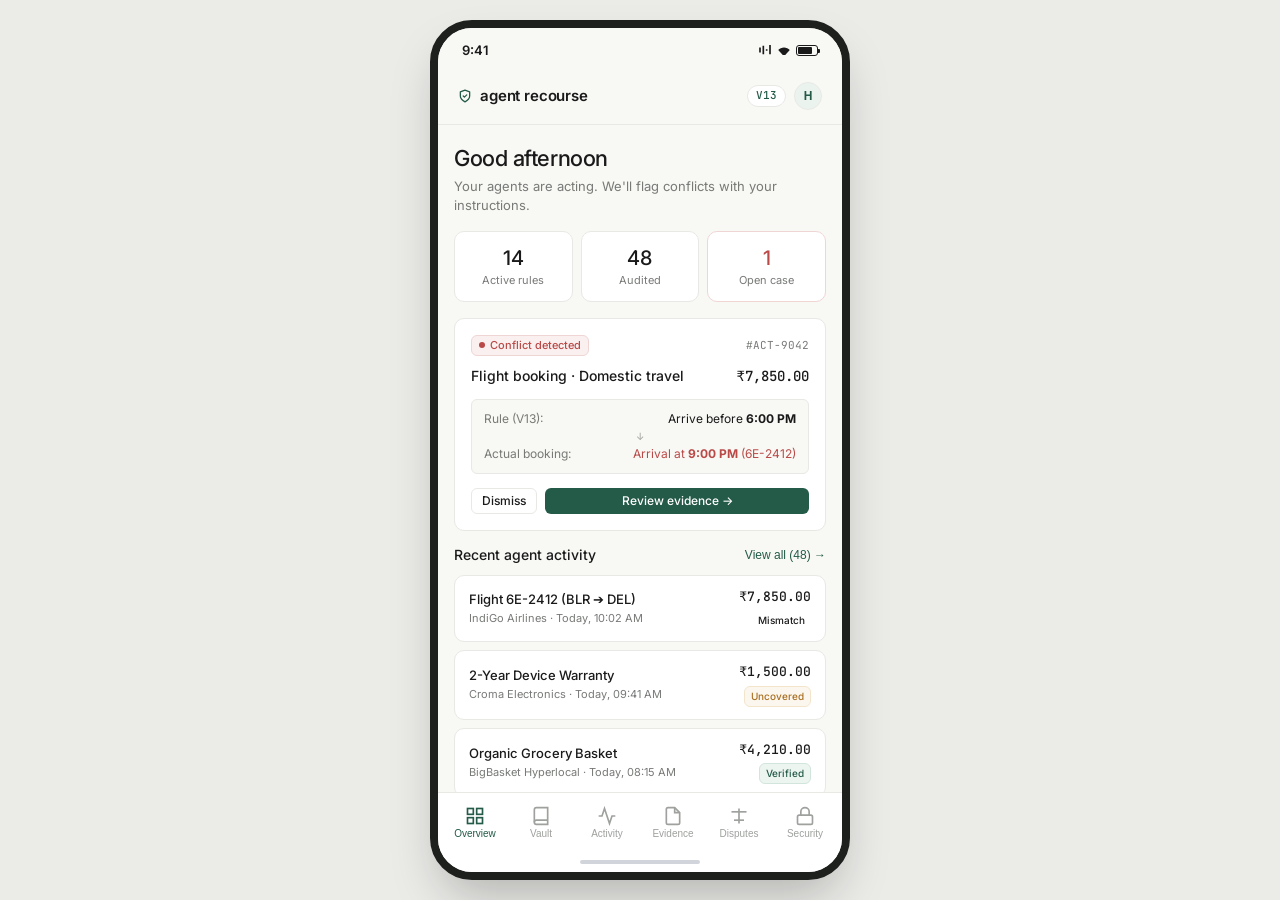
==== mobileapp/index.html @ 764ba39d "feat: complete Agent Recourse platform with decluttered UI, hover details, and spent analytics" ====
<!DOCTYPE html>
<html lang="en">
<head>
  <meta charset="UTF-8">
  <meta name="viewport" content="width=device-width, initial-scale=1.0, maximum-scale=1.0, user-scalable=no, viewport-fit=cover">
  <title>agent recourse — mobile app (2040)</title>
  <link rel="preconnect" href="https://fonts.googleapis.com">
  <link rel="preconnect" href="https://fonts.gstatic.com" crossorigin>
  <link href="https://fonts.googleapis.com/css2?family=Inter:wght@400;500;600&family=JetBrains+Mono:wght@400;500&display=swap" rel="stylesheet">
  <link rel="stylesheet" href="styles.css">
</head>
<body>
  <!-- Mobile Device Shell Wrapper for Desktop Viewers -->
  <div class="mobile-viewport-shell">
    <div class="mobile-device">
      
      <!-- iOS / Modern Mobile Status Bar -->
      <div class="status-bar">
        <span class="status-time">9:41</span>
        <div class="status-icons">
          <svg width="14" height="10" viewBox="0 0 16 12" fill="currentColor">
            <path d="M1 9h2V3H1v6zm4 2h2V1H5v10zm4-4h2V5H9v4zm4 4h2V0h-2v11z"/>
          </svg>
          <svg width="12" height="10" viewBox="0 0 16 12" fill="currentColor">
            <path d="M8 2.5C4.9 2.5 2.2 3.8.3 5.9L8 14.5l7.7-8.6C13.8 3.8 11.1 2.5 8 2.5z"/>
          </svg>
          <div class="battery-icon">
            <div class="battery-level"></div>
          </div>
        </div>
      </div>

      <!-- App Header -->
      <header class="mobile-header">
        <div class="header-brand">
          <div class="brand-shield">
            <svg width="14" height="14" viewBox="0 0 24 24" fill="none" stroke="currentColor" stroke-width="2.2" stroke-linecap="round" stroke-linejoin="round">
              <path d="M12 22s8-4 8-10V5l-8-3-8 3v7c0 6 8 10 8 10z"/>
              <path d="M9 12l2 2 4-4"/>
            </svg>
          </div>
          <span class="brand-title">agent recourse</span>
        </div>
        <div class="header-right">
          <span class="header-pill mono" id="topVaultPill">V13</span>
          <button class="avatar-btn" id="btnTopAvatar" title="Open Profile & Security">H</button>
        </div>
      </header>

      <!-- Main Scrollable Content Area -->
      <main class="mobile-content">

        <!-- ========================================== -->
        <!-- SCREEN 1: OVERVIEW                         -->
        <!-- ========================================== -->
        <section class="screen-pane active" id="screen-overview">
          <div class="welcome-box">
            <h1 class="welcome-title">Good afternoon</h1>
            <p class="welcome-sub">Your agents are acting. We'll flag conflicts with your instructions.</p>
          </div>

          <!-- 3 Compact Metrics Cards -->
          <div class="metrics-row">
            <div class="metric-box">
              <span class="metric-num" id="overviewRulesCount">14</span>
              <span class="metric-lbl">Active rules</span>
            </div>
            <div class="metric-box">
              <span class="metric-num">48</span>
              <span class="metric-lbl">Audited</span>
            </div>
            <div class="metric-box critical-metric">
              <span class="metric-num text-critical" id="overviewOpenCases">1</span>
              <span class="metric-lbl">Open case</span>
            </div>
          </div>

          <!-- Dominant Instruction Conflict Card -->
          <div class="m-card conflict-card-mobile" id="mPrimaryConflictCard">
            <div class="card-tag-row">
              <span class="pill-conflict">
                <span class="dot-critical"></span> Conflict detected
              </span>
              <span class="mono text-xs text-muted">#ACT-9042</span>
            </div>

            <div class="conflict-m-title">
              <h3>Flight booking · Domestic travel</h3>
              <span class="mono font-500">₹7,850.00</span>
            </div>

            <div class="diff-m-box">
              <div class="diff-m-item">
                <span class="diff-m-k">Rule (V13):</span>
                <span class="diff-m-v">Arrive before <strong>6:00 PM</strong></span>
              </div>
              <div class="diff-arrow">↓</div>
              <div class="diff-m-item">
                <span class="diff-m-k">Actual booking:</span>
                <span class="diff-m-v text-critical">Arrival at <strong>9:00 PM</strong> (6E-2412)</span>
              </div>
            </div>

            <div class="card-m-actions">
              <button class="btn btn-secondary btn-sm" id="btnMReviewDismiss">Dismiss</button>
              <button class="btn btn-primary btn-sm flex-1" id="btnMReviewEvidence">Review evidence →</button>
            </div>
          </div>

          <!-- Recent Activity Feed -->
          <div class="section-m-header">
            <h3 class="section-m-title">Recent agent activity</h3>
            <button class="link-btn" id="btnMSeeAllActivity">View all (48) →</button>
          </div>

          <div class="m-activity-list" id="mOverviewActivityList">
            <!-- Rendered dynamically -->
          </div>
        </section>

        <!-- ========================================== -->
        <!-- SCREEN 2: INSTRUCTIONS VAULT               -->
        <!-- ========================================== -->
        <section class="screen-pane" id="screen-instructions">
          <div class="screen-title-bar">
            <div>
              <h2 class="screen-title">Instruction Vault</h2>
              <p class="screen-subtitle">Active boundaries enforced across your personal AI agents.</p>
            </div>
            <button class="btn btn-primary btn-sm" id="btnMOpenAddRule">+ Add</button>
          </div>

          <div class="vault-m-info">
            <span class="mono">VAULT V13</span>
            <span class="meta-dot">·</span>
            <span>Client-side encrypted</span>
            <span class="meta-dot">·</span>
            <span class="mono text-xs">sha256: 8f3c4e...</span>
          </div>

          <div class="m-rules-list" id="mRulesContainer">
            <!-- Injected via JavaScript -->
          </div>
        </section>

        <!-- ========================================== -->
        <!-- SCREEN 3: ACTIVITY FEED                    -->
        <!-- ========================================== -->
        <section class="screen-pane" id="screen-activity">
          <div class="screen-title-bar">
            <div>
              <h2 class="screen-title">Activity Feed</h2>
              <p class="screen-subtitle">Audited background micro-transactions and autonomous tasks.</p>
            </div>
          </div>

          <!-- Filter Pills Carousel -->
          <div class="m-filter-scroll" id="mActivityFilters">
            <button class="m-pill active" data-filter="all">All (48)</button>
            <button class="m-pill" data-filter="mismatch">Conflicts (1)</button>
            <button class="m-pill" data-filter="uncovered">Uncovered (1)</button>
            <button class="m-pill" data-filter="verified">Verified (46)</button>
          </div>

          <div class="m-activity-list" id="mFullActivityList">
            <!-- Injected via JavaScript -->
          </div>
        </section>

        <!-- ========================================== -->
        <!-- SCREEN 4: EVIDENCE (THE SIGNATURE SCREEN)  -->
        <!-- ========================================== -->
        <section class="screen-pane" id="screen-evidence">
          <div class="evidence-m-header">
            <div class="mono text-xs text-muted">CASE #DSP-2040-8812</div>
            <h2 class="screen-title">Flight booking conflict</h2>
            <span class="status-badge status-conflict" style="align-self: flex-start; margin-top: 4px;">
              Conflict verified
            </span>
          </div>

          <!-- Side-by-Side Comparison Panels -->
          <div class="m-card" style="margin-top: 12px;">
            <div class="card-m-sec-title">Instruction vs. observed action</div>
            
            <div class="compare-m-block">
              <span class="compare-tag">MANDATE IN FORCE (V13)</span>
              <div class="compare-val">
                "Arrive before <strong>6:00 PM</strong> (18:00 IST)"
              </div>
              <span class="mono text-xs text-muted">Rule R-102 · Sealed at 10:00:14 AM</span>
            </div>

            <div class="compare-m-block observed-block">
              <span class="compare-tag text-critical">OBSERVED AGENT ACTION</span>
              <div class="compare-val">
                Flight 6E-2412 arrives at <strong class="text-critical">9:00 PM</strong> (21:00 IST)
              </div>
              <span class="mono text-xs text-muted">OpenAgent · Executed at 10:02:45 AM</span>
            </div>

            <div class="m-delta-banner">
              <strong>3-hour conflict.</strong> Scheduled arrival exceeds recorded limit by 180 minutes.
            </div>
          </div>

          <!-- Vertical Timeline -->
          <div class="m-card">
            <div class="card-m-sec-title">Audit timeline</div>
            <div class="m-timeline">
              <div class="m-timeline-point">
                <div class="m-tl-dot"></div>
                <div class="m-tl-info">
                  <span class="mono text-xs text-muted">10:00:14 AM</span>
                  <div class="m-tl-text">Instruction V13 sealed in local vault</div>
                </div>
              </div>
              <div class="m-timeline-point">
                <div class="m-tl-dot"></div>
                <div class="m-tl-info">
                  <span class="mono text-xs text-muted">10:02:45 AM (+2m 31s)</span>
                  <div class="m-tl-text">Booking payload received from IndiGo API</div>
                </div>
              </div>
              <div class="m-timeline-point critical">
                <div class="m-tl-dot dot-critical"></div>
                <div class="m-tl-info">
                  <span class="mono text-xs text-critical">10:02:46 AM</span>
                  <div class="m-tl-text font-500 text-critical">Conflict flagged automatically</div>
                </div>
              </div>
              <div class="m-timeline-point">
                <div class="m-tl-dot"></div>
                <div class="m-tl-info">
                  <span class="mono text-xs text-muted">10:03:00 AM</span>
                  <div class="m-tl-text">HMAC cryptographic binding sealed</div>
                </div>
              </div>
            </div>
          </div>

          <!-- Record Integrity -->
          <div class="m-card">
            <div class="card-m-sec-title">Record integrity</div>
            <div class="m-spec-row">
              <span class="spec-k">Source:</span>
              <span class="spec-v">OpenAgent Travel v8.4</span>
            </div>
            <div class="m-spec-row">
              <span class="spec-k">Binding Hash:</span>
              <span class="spec-v mono text-xs" id="mShortHash">0x9c4e...ba04</span>
            </div>
            <div class="text-xs text-muted" style="margin-top: 8px; line-height: 1.4;">
              Hashing proves records were not altered after capture. It does not independently guarantee initial source truth.
            </div>
          </div>

          <!-- Actions -->
          <div class="m-sticky-actions">
            <button class="btn btn-secondary flex-1" id="btnMDownloadDossier">Export JSON</button>
            <button class="btn btn-primary flex-1" id="btnMProceedToDispute">Dispute →</button>
          </div>
        </section>

        <!-- ========================================== -->
        <!-- SCREEN 5: DISPUTES MANAGER                 -->
        <!-- ========================================== -->
        <section class="screen-pane" id="screen-disputes">
          <div class="screen-title-bar">
            <div>
              <div class="mono text-xs text-muted">CASE #DSP-2040-8812</div>
              <h2 class="screen-title">IndiGo Airlines</h2>
              <p class="screen-subtitle">Flight 6E-2412 Autonomous Overreach · ₹7,850.00</p>
            </div>
          </div>

          <!-- Stepper -->
          <div class="m-card">
            <div class="card-m-sec-title">Dispute progression</div>
            <div class="m-stepper">
              <div class="m-step done">
                <div class="m-step-circle">✓</div>
                <span class="m-step-lbl">1. Sealed</span>
              </div>
              <div class="m-step-line" id="mLine1"></div>
              <div class="m-step current" id="mStep2">
                <div class="m-step-circle" id="mStep2Circle">2</div>
                <span class="m-step-lbl">2. Submit</span>
              </div>
              <div class="m-step-line" id="mLine2"></div>
              <div class="m-step" id="mStep3">
                <div class="m-step-circle" id="mStep3Circle">3</div>
                <span class="m-step-lbl">3. Review</span>
              </div>
              <div class="m-step-line" id="mLine3"></div>
              <div class="m-step" id="mStep4">
                <div class="m-step-circle" id="mStep4Circle">4</div>
                <span class="m-step-lbl">4. Refund</span>
              </div>
            </div>
          </div>

          <!-- Prefilled Complaint -->
          <div class="m-card">
            <div class="card-m-sec-title">Prefilled claim notice</div>
            <div class="m-complaint-box">
              <p><strong>To:</strong> IndiGo Airlines Dispute Desk</p>
              <p><strong>Ref:</strong> Booking #ACT-9042 contradicts Customer Pre-Execution Mandate (Rule R-102, Vault V13). Attached dossier proves timestamp precedence. Requesting cancellation & full refund of ₹7,850.00.</p>
              <div class="mono text-xs text-accent" style="margin-top: 6px;">
                📎 Attached: Dossier-DSP-2040-8812.json
              </div>
            </div>
          </div>

          <!-- Resolution Banner (Hidden initially) -->
          <div class="m-card res-card hidden" id="mResolutionResult">
            <div class="res-title-row">
              <span class="status-badge status-verified">Submitted · Demo only</span>
            </div>
            <p class="text-xs" style="margin-top: 6px;">
              IndiGo Autonomous API validated binding hash. Full refund of <strong>₹7,850.00</strong> approved.
            </p>
          </div>

          <!-- 1-Tap Dispute Button -->
          <div style="margin-top: 14px;">
            <button class="btn btn-primary w-100" id="btnMInitiateDispute">
              ⚡ Submit 1-Tap Dispute
            </button>
          </div>
        </section>

        <!-- ========================================== -->
        <!-- SCREEN 6: PROFILE & SECURITY CENTER        -->
        <!-- ========================================== -->
        <section class="screen-pane" id="screen-security">
          <div class="screen-title-bar">
            <div>
              <h2 class="screen-title">Profile & Security</h2>
              <p class="screen-subtitle">Identity, connected agents, governance, and data controls.</p>
            </div>
          </div>

          <!-- Identity Card -->
          <div class="m-card">
            <div class="m-id-header">
              <div class="m-avatar">H</div>
              <div class="m-id-meta">
                <div class="m-id-name">Harshith</div>
                <span class="mono text-xs text-muted">ID: USR-DEMO-2040</span>
                <span class="status-badge status-verified text-xs">Verified · Demo</span>
              </div>
            </div>
            <div class="m-key-row">
              <span class="mono text-xs">Key: 8f9a-2b3c-1a92</span>
              <button class="btn btn-secondary btn-sm" id="btnMCopyKey">Copy</button>
            </div>
          </div>

          <!-- Connected Agents Directory (Dominant Section) -->
          <div class="m-card">
            <div class="card-m-sec-title flex-between">
              <span>Connected agents (3)</span>
              <button class="btn-link text-xs" id="btnMAddAgentModal">+ Connect</button>
            </div>
            <div class="m-agents-list" id="mAgentsList">
              <!-- Rendered via JS -->
            </div>
          </div>

          <!-- Instruction Vault & Governance -->
          <div class="m-card">
            <div class="card-m-sec-title">Rule governance</div>
            <div class="v-m-stats">
              <div><span class="text-xs text-muted">Active:</span> <strong>14 rules</strong></div>
              <div><span class="text-xs text-muted">Version:</span> <strong class="mono">V13</strong></div>
            </div>

            <div style="margin-top: 10px;">
              <span class="text-xs text-secondary font-500">Uncovered actions handling:</span>
              <div class="strategy-list" style="margin-top: 6px;">
                <label class="m-radio-item selected" id="mOptPrompt">
                  <input type="radio" name="mUncoveredOpt" value="prompt" checked>
                  <div>
                    <strong>Mark as Uncovered & Prompt</strong>
                    <div class="text-xs text-muted">Invite rule definition (Recommended)</div>
                  </div>
                </label>
                <label class="m-radio-item" id="mOptPause">
                  <input type="radio" name="mUncoveredOpt" value="pause">
                  <div>
                    <strong>Pause & Confirm High Risk</strong>
                    <div class="text-xs text-muted">Prompt user before execution</div>
                  </div>
                </label>
              </div>
            </div>

            <div class="m-actions-stack" style="margin-top: 12px;">
              <button class="btn btn-secondary btn-sm" id="btnMExportVault">Export vault JSON</button>
            </div>
          </div>

          <!-- Privacy & Data Controls -->
          <div class="m-card">
            <div class="card-m-sec-title">Privacy & storage</div>
            <div class="text-xs text-secondary" style="margin-bottom: 8px;">
              <strong>Client-side encryption · Demo configuration</strong>
            </div>

            <span class="text-xs text-muted">Local retention period:</span>
            <div class="retention-group" id="mRetentionGroup" style="margin-top: 4px;">
              <button class="retention-btn" data-days="30">30d</button>
              <button class="retention-btn active" data-days="60">60d</button>
              <button class="retention-btn" data-days="90">90d</button>
            </div>

            <div class="m-actions-stack" style="margin-top: 12px;">
              <button class="btn btn-secondary btn-sm" id="btnMExportAllData">Export all data</button>
              <button class="btn btn-secondary btn-sm text-critical" id="btnMPurgeData">Emergency local purge</button>
            </div>
          </div>

          <!-- Independence Statement -->
          <div class="m-card indep-card-m">
            <div class="indep-title-m">
              <svg width="14" height="14" viewBox="0 0 24 24" fill="none" stroke="currentColor" stroke-width="2">
                <path d="M12 22s8-4 8-10V5l-8-3-8 3v7c0 6 8 10 8 10z"/>
              </svg>
              <strong>Independent by design</strong>
            </div>
            <p class="text-xs text-muted" style="margin-top: 4px; line-height: 1.4;">
              Audits agent actions independently of the vendor or marketplace. Not influenced by sponsored placement.
            </p>
          </div>
        </section>

      </main>

      <!-- ========================================== -->
      <!-- BOTTOM TAB NAVIGATION (Standard Mobile App)-->
      <!-- ========================================== -->
      <nav class="mobile-nav">
        <button class="m-nav-tab active" data-screen="screen-overview">
          <svg class="m-nav-icon" width="20" height="20" viewBox="0 0 24 24" fill="none" stroke="currentColor" stroke-width="2">
            <rect x="3" y="3" width="7" height="7"/>
            <rect x="14" y="3" width="7" height="7"/>
            <rect x="14" y="14" width="7" height="7"/>
            <rect x="3" y="14" width="7" height="7"/>
          </svg>
          <span class="m-nav-lbl">Overview</span>
        </button>

        <button class="m-nav-tab" data-screen="screen-instructions">
          <svg class="m-nav-icon" width="20" height="20" viewBox="0 0 24 24" fill="none" stroke="currentColor" stroke-width="2">
            <path d="M4 19.5A2.5 2.5 0 0 1 6.5 17H20"/>
            <path d="M6.5 2H20v20H6.5A2.5 2.5 0 0 1 4 19.5v-15A2.5 2.5 0 0 1 6.5 2z"/>
          </svg>
          <span class="m-nav-lbl">Vault</span>
        </button>

        <button class="m-nav-tab" data-screen="screen-activity">
          <svg class="m-nav-icon" width="20" height="20" viewBox="0 0 24 24" fill="none" stroke="currentColor" stroke-width="2">
            <polyline points="22 12 18 12 15 21 9 3 6 12 2 12"/>
          </svg>
          <span class="m-nav-lbl">Activity</span>
        </button>

        <button class="m-nav-tab" data-screen="screen-evidence">
          <svg class="m-nav-icon" width="20" height="20" viewBox="0 0 24 24" fill="none" stroke="currentColor" stroke-width="2">
            <path d="M14 2H6a2 2 0 0 0-2 2v16a2 2 0 0 0 2 2h12a2 2 0 0 0 2-2V8z"/>
            <polyline points="14 2 14 8 20 8"/>
          </svg>
          <span class="m-nav-lbl">Evidence</span>
        </button>

        <button class="m-nav-tab" data-screen="screen-disputes">
          <svg class="m-nav-icon" width="20" height="20" viewBox="0 0 24 24" fill="none" stroke="currentColor" stroke-width="2">
            <path d="M12 3v18"/>
            <path d="M3 7h18"/>
            <path d="M6 17h12"/>
          </svg>
          <span class="m-nav-lbl">Disputes</span>
        </button>

        <button class="m-nav-tab" data-screen="screen-security">
          <svg class="m-nav-icon" width="20" height="20" viewBox="0 0 24 24" fill="none" stroke="currentColor" stroke-width="2">
            <rect x="3" y="11" width="18" height="11" rx="2" ry="2"/>
            <path d="M7 11V7a5 5 0 0 1 10 0v4"/>
          </svg>
          <span class="m-nav-lbl">Security</span>
        </button>
      </nav>

      <!-- Bottom Indicator Home Bar -->
      <div class="home-indicator-bar">
        <div class="home-bar"></div>
      </div>

    </div>
  </div>

  <!-- ========================================== -->
  <!-- MOBILE BOTTOM SHEET MODAL (Action Inspector)-->
  <!-- ========================================== -->
  <div class="bottom-sheet-overlay hidden" id="mSheetOverlay">
    <div class="bottom-sheet-container" id="mBottomSheet">
      <div class="sheet-handle-bar">
        <div class="sheet-handle"></div>
      </div>
      <div class="sheet-header">
        <div class="mono text-xs text-muted" id="sheetActionId">#ACT-9042</div>
        <h3 class="sheet-title" id="sheetActionTitle">Action Details</h3>
        <button class="sheet-close" id="btnCloseSheet">&times;</button>
      </div>
      <div class="sheet-body" id="sheetBody">
        <!-- Injected via JavaScript -->
      </div>
    </div>
  </div>

  <!-- ========================================== -->
  <!-- TOAST HUB                                  -->
  <!-- ========================================== -->
  <div class="m-toast-hub" id="mToastHub"></div>

  <script src="app.js"></script>
</body>
</html>
---- mobileapp/styles.css ----
/* ==========================================================
   AGENT RECOURSE — MOBILE APP STYLESHEET
   Aesthetic: Swiss-Inspired Minimalism & Modern Fintech UI
   Responsive: Mobile-First + Centered Device Frame on Desktop
   ========================================================== */

:root {
  /* Restrained Light-First Palette */
  --canvas: #F8F8F5;
  --surface: #FFFFFF;
  --surface-subtle: #F2F3EF;
  --surface-hover: #ECEEE9;

  --text-primary: #191A19;
  --text-secondary: #777A76;
  --text-tertiary: #9EA19D;

  --border: #E8E9E5;
  --border-strong: #D6D8D2;

  /* Semantic Colors */
  --accent: #245B48;          /* Deep Forest Green */
  --accent-hover: #1B4536;
  --accent-subtle: #EBF3EF;

  --critical: #B94A48;        /* Muted Red */
  --critical-bg: #FAF0F0;
  --critical-border: #F0D5D5;

  --caution: #A96F20;         /* Muted Amber */
  --caution-bg: #FCF7EE;
  --caution-border: #F3E5CC;

  --verified: #245B48;
  --verified-bg: #EDF5F1;
  --verified-border: #D1E5DC;

  /* Typography */
  --font-sans: 'Inter', -apple-system, BlinkMacSystemFont, 'Segoe UI', Roboto, sans-serif;
  --font-mono: 'JetBrains Mono', -apple-system, monospace;

  /* Geometry */
  --radius-sm: 6px;
  --radius-md: 10px;
  --radius-lg: 14px;
}

*, *::before, *::after {
  margin: 0;
  padding: 0;
  box-sizing: border-box;
}

body {
  background-color: #EBECE8;
  color: var(--text-primary);
  font-family: var(--font-sans);
  font-size: 14px;
  line-height: 1.45;
  -webkit-font-smoothing: antialiased;
  min-height: 100vh;
  display: flex;
  justify-content: center;
  align-items: center;
  padding: 20px 0;
}

/* ==========================================================
   MOBILE DEVICE SHELL
   ========================================================== */
.mobile-viewport-shell {
  width: 100%;
  max-width: 420px;
  display: flex;
  justify-content: center;
}

.mobile-device {
  width: 100%;
  height: 860px;
  background-color: var(--canvas);
  border-radius: 42px;
  border: 8px solid #1E201E;
  box-shadow: 0 25px 50px -12px rgba(0, 0, 0, 0.25);
  display: flex;
  flex-direction: column;
  position: relative;
  overflow: hidden;
}

/* On real mobile devices, expand to 100% viewport */
@media (max-width: 480px) {
  body {
    padding: 0;
    background-color: var(--canvas);
  }
  .mobile-device {
    height: 100vh;
    border-radius: 0;
    border: none;
    box-shadow: none;
  }
}

/* Status Bar */
.status-bar {
  height: 44px;
  padding: 0 24px;
  display: flex;
  justify-content: space-between;
  align-items: center;
  font-size: 13px;
  font-weight: 600;
  color: var(--text-primary);
  background-color: var(--canvas);
  flex-shrink: 0;
  z-index: 10;
}

.status-icons {
  display: flex;
  align-items: center;
  gap: 6px;
}

.battery-icon {
  width: 22px;
  height: 11px;
  border: 1px solid currentColor;
  border-radius: 3px;
  padding: 1px;
  display: flex;
  align-items: center;
  position: relative;
}

.battery-icon::after {
  content: '';
  position: absolute;
  right: -3px;
  top: 3px;
  width: 2px;
  height: 4px;
  background-color: currentColor;
  border-radius: 0 1px 1px 0;
}

.battery-level {
  width: 80%;
  height: 100%;
  background-color: currentColor;
  border-radius: 1px;
}

/* Header */
.mobile-header {
  padding: 10px 20px 14px 20px;
  display: flex;
  align-items: center;
  justify-content: space-between;
  background-color: var(--canvas);
  border-bottom: 1px solid var(--border);
  flex-shrink: 0;
}

.header-brand {
  display: flex;
  align-items: center;
  gap: 8px;
}

.brand-shield {
  color: var(--accent);
  display: flex;
}

.brand-title {
  font-size: 15px;
  font-weight: 600;
  color: var(--text-primary);
  letter-spacing: -0.01em;
}

.header-right {
  display: flex;
  align-items: center;
  gap: 8px;
}

.header-pill {
  font-size: 11px;
  padding: 2px 8px;
  border-radius: 999px;
  background-color: var(--surface);
  border: 1px solid var(--border);
  color: var(--accent);
  font-weight: 500;
}

.avatar-btn {
  width: 28px;
  height: 28px;
  border-radius: 50%;
  background-color: var(--accent-subtle);
  border: 1px solid var(--border);
  color: var(--accent);
  font-weight: 600;
  font-size: 12px;
  display: flex;
  align-items: center;
  justify-content: center;
  cursor: pointer;
}

/* Scrollable Content */
.mobile-content {
  flex: 1;
  overflow-y: auto;
  padding: 18px 16px;
  -webkit-overflow-scrolling: touch;
}

.screen-pane {
  display: none;
}

.screen-pane.active {
  display: block;
  animation: fadeIn 0.15s ease-out;
}

@keyframes fadeIn {
  from { opacity: 0; transform: translateY(4px); }
  to { opacity: 1; transform: translateY(0); }
}

/* Screen Title Header */
.screen-title-bar {
  display: flex;
  justify-content: space-between;
  align-items: flex-start;
  margin-bottom: 14px;
}

.screen-title {
  font-size: 20px;
  font-weight: 500;
  letter-spacing: -0.02em;
  color: var(--text-primary);
}

.screen-subtitle {
  font-size: 12px;
  color: var(--text-secondary);
  margin-top: 2px;
}

/* Welcome Box */
.welcome-box {
  margin-bottom: 16px;
}

.welcome-title {
  font-size: 22px;
  font-weight: 500;
  letter-spacing: -0.02em;
  color: var(--text-primary);
}

.welcome-sub {
  font-size: 13px;
  color: var(--text-secondary);
  margin-top: 2px;
}

/* 3 Metrics Row */
.metrics-row {
  display: grid;
  grid-template-columns: repeat(3, 1fr);
  gap: 8px;
  margin-bottom: 16px;
}

.metric-box {
  background-color: var(--surface);
  border: 1px solid var(--border);
  border-radius: var(--radius-md);
  padding: 12px 10px;
  display: flex;
  flex-direction: column;
  align-items: center;
  text-align: center;
}

.metric-num {
  font-size: 20px;
  font-weight: 500;
  color: var(--text-primary);
}

.metric-lbl {
  font-size: 11px;
  color: var(--text-secondary);
}

.critical-metric {
  border-color: var(--critical-border);
}

/* Cards */
.m-card {
  background-color: var(--surface);
  border: 1px solid var(--border);
  border-radius: var(--radius-md);
  padding: 16px;
  margin-bottom: 14px;
}

.card-m-sec-title {
  font-size: 12px;
  font-weight: 500;
  color: var(--text-secondary);
  margin-bottom: 10px;
}

/* Conflict Card */
.conflict-card-mobile {
  border-color: var(--border);
}

.card-tag-row {
  display: flex;
  justify-content: space-between;
  align-items: center;
  margin-bottom: 10px;
}

.pill-conflict {
  display: inline-flex;
  align-items: center;
  gap: 5px;
  background-color: var(--critical-bg);
  color: var(--critical);
  border: 1px solid var(--critical-border);
  padding: 2px 7px;
  border-radius: var(--radius-sm);
  font-size: 11px;
  font-weight: 500;
}

.dot-critical {
  width: 6px;
  height: 6px;
  border-radius: 50%;
  background-color: var(--critical);
}

.conflict-m-title {
  display: flex;
  justify-content: space-between;
  align-items: baseline;
  margin-bottom: 12px;
}

.conflict-m-title h3 {
  font-size: 14px;
  font-weight: 500;
  color: var(--text-primary);
}

.diff-m-box {
  background-color: var(--canvas);
  border: 1px solid var(--border);
  border-radius: var(--radius-sm);
  padding: 10px 12px;
  margin-bottom: 14px;
  display: flex;
  flex-direction: column;
  gap: 4px;
}

.diff-m-item {
  display: flex;
  justify-content: space-between;
  font-size: 12px;
}

.diff-m-k { color: var(--text-secondary); }
.diff-m-v { color: var(--text-primary); text-align: right; }
.diff-arrow { text-align: center; color: var(--text-tertiary); font-size: 10px; line-height: 1; }

.card-m-actions {
  display: flex;
  gap: 8px;
}

/* Buttons */
.btn {
  display: inline-flex;
  align-items: center;
  justify-content: center;
  gap: 6px;
  padding: 8px 14px;
  font-family: var(--font-sans);
  font-size: 13px;
  font-weight: 500;
  border-radius: var(--radius-sm);
  border: 1px solid transparent;
  cursor: pointer;
  transition: all 0.15s ease;
  line-height: 1;
}

.btn-primary { background-color: var(--accent); color: #FFF; }
.btn-primary:active { background-color: var(--accent-hover); }

.btn-secondary {
  background-color: var(--surface);
  border-color: var(--border);
  color: var(--text-primary);
}
.btn-secondary:active { background-color: var(--surface-subtle); }

.btn-sm { padding: 6px 10px; font-size: 12px; }
.flex-1 { flex: 1; }
.w-100 { width: 100%; }

.link-btn {
  background: transparent;
  border: none;
  font-size: 12px;
  color: var(--accent);
  font-weight: 500;
  cursor: pointer;
}

/* Activity Lists */
.section-m-header {
  display: flex;
  justify-content: space-between;
  align-items: center;
  margin-bottom: 10px;
}

.section-m-title {
  font-size: 14px;
  font-weight: 500;
  color: var(--text-primary);
}

.m-activity-list {
  display: flex;
  flex-direction: column;
  gap: 8px;
}

.m-activity-card {
  background-color: var(--surface);
  border: 1px solid var(--border);
  border-radius: var(--radius-md);
  padding: 12px 14px;
  display: flex;
  justify-content: space-between;
  align-items: center;
  gap: 10px;
  cursor: pointer;
  transition: border-color 0.12s ease;
}

.m-activity-card:active {
  background-color: var(--surface-subtle);
}

.m-act-left {
  display: flex;
  flex-direction: column;
  gap: 2px;
}

.m-act-title {
  font-size: 13px;
  font-weight: 500;
  color: var(--text-primary);
}

.m-act-sub {
  font-size: 11px;
  color: var(--text-secondary);
}

.m-act-right {
  display: flex;
  flex-direction: column;
  align-items: flex-end;
  gap: 4px;
}

.m-act-amount {
  font-size: 13px;
  font-weight: 500;
  color: var(--text-primary);
}

/* Status Badges */
.status-badge {
  display: inline-flex;
  align-items: center;
  gap: 4px;
  font-size: 10px;
  font-weight: 500;
  padding: 2px 6px;
  border-radius: var(--radius-sm);
  white-space: nowrap;
}

.status-conflict {
  background-color: var(--critical-bg);
  color: var(--critical);
  border: 1px solid var(--critical-border);
}

.status-uncovered {
  background-color: var(--caution-bg);
  color: var(--caution);
  border: 1px solid var(--caution-border);
}

.status-verified {
  background-color: var(--verified-bg);
  color: var(--verified);
  border: 1px solid var(--verified-border);
}

.status-disconnected {
  background-color: var(--surface-subtle);
  color: var(--text-tertiary);
  border: 1px solid var(--border);
}

/* Instructions Screen */
.vault-m-info {
  font-size: 11px;
  color: var(--text-secondary);
  background-color: var(--surface);
  border: 1px solid var(--border);
  padding: 8px 12px;
  border-radius: var(--radius-sm);
  margin-bottom: 12px;
  display: flex;
  align-items: center;
  gap: 6px;
}

.m-rules-list {
  display: flex;
  flex-direction: column;
  gap: 8px;
}

.m-rule-row {
  background-color: var(--surface);
  border: 1px solid var(--border);
  border-radius: var(--radius-sm);
  padding: 12px;
  display: flex;
  flex-direction: column;
  gap: 4px;
}

.m-rule-text {
  font-size: 13px;
  font-weight: 500;
  color: var(--text-primary);
}

.m-rule-meta {
  display: flex;
  justify-content: space-between;
  align-items: center;
  font-size: 11px;
  color: var(--text-secondary);
}

/* Filter Carousel */
.m-filter-scroll {
  display: flex;
  gap: 6px;
  overflow-x: auto;
  padding-bottom: 10px;
  margin-bottom: 10px;
  -webkit-overflow-scrolling: touch;
}

.m-pill {
  background-color: var(--surface);
  border: 1px solid var(--border);
  border-radius: 999px;
  padding: 4px 10px;
  font-size: 12px;
  color: var(--text-secondary);
  white-space: nowrap;
  cursor: pointer;
}

.m-pill.active {
  background-color: var(--text-primary);
  color: #FFF;
  border-color: var(--text-primary);
}

/* Evidence Screen Elements */
.evidence-m-header {
  display: flex;
  flex-direction: column;
  gap: 4px;
  margin-bottom: 8px;
}

.compare-m-block {
  background-color: var(--canvas);
  border: 1px solid var(--border);
  border-radius: var(--radius-sm);
  padding: 10px 12px;
  margin-bottom: 8px;
  display: flex;
  flex-direction: column;
  gap: 3px;
}

.observed-block {
  border-color: var(--critical-border);
  background-color: var(--critical-bg);
}

.compare-tag {
  font-size: 10px;
  font-family: var(--font-mono);
  font-weight: 600;
  color: var(--text-secondary);
}

.compare-val {
  font-size: 13px;
  color: var(--text-primary);
}

.m-delta-banner {
  font-size: 12px;
  color: var(--critical);
  background-color: var(--critical-bg);
  border: 1px solid var(--critical-border);
  padding: 8px 10px;
  border-radius: var(--radius-sm);
  margin-top: 10px;
}

.m-timeline {
  display: flex;
  flex-direction: column;
  gap: 14px;
  margin-left: 6px;
  position: relative;
}

.m-timeline-point {
  display: flex;
  gap: 10px;
  position: relative;
}

.m-timeline-point:not(:last-child)::after {
  content: '';
  position: absolute;
  left: 4px;
  top: 12px;
  bottom: -14px;
  width: 1px;
  background-color: var(--border);
}

.m-tl-dot {
  width: 9px;
  height: 9px;
  border-radius: 50%;
  background-color: var(--border-strong);
  margin-top: 4px;
  flex-shrink: 0;
  z-index: 1;
}

.m-tl-info {
  display: flex;
  flex-direction: column;
}

.m-tl-text {
  font-size: 12px;
  color: var(--text-primary);
}

.m-spec-row {
  display: flex;
  justify-content: space-between;
  font-size: 12px;
  padding: 4px 0;
  border-bottom: 1px solid var(--border);
}

.m-sticky-actions {
  display: flex;
  gap: 8px;
  margin-top: 16px;
}

/* Disputes Screen */
.m-stepper {
  display: flex;
  justify-content: space-between;
  align-items: center;
}

.m-step {
  display: flex;
  flex-direction: column;
  align-items: center;
  gap: 4px;
}

.m-step-circle {
  width: 22px;
  height: 22px;
  border-radius: 50%;
  background-color: var(--surface);
  border: 1.5px solid var(--border-strong);
  font-size: 10px;
  font-weight: 600;
  display: flex;
  align-items: center;
  justify-content: center;
  color: var(--text-tertiary);
}

.m-step.done .m-step-circle {
  background-color: var(--accent);
  border-color: var(--accent);
  color: #FFF;
}

.m-step.current .m-step-circle {
  background-color: var(--accent);
  border-color: var(--accent);
  color: #FFF;
}

.m-step-lbl {
  font-size: 10px;
  color: var(--text-secondary);
}

.m-step.done .m-step-lbl,
.m-step.current .m-step-lbl {
  color: var(--text-primary);
  font-weight: 500;
}

.m-step-line {
  flex: 1;
  height: 1px;
  background-color: var(--border);
  margin: 0 4px 14px 4px;
}

.m-step-line.done {
  background-color: var(--accent);
}

.m-complaint-box {
  background-color: var(--canvas);
  border: 1px solid var(--border);
  border-radius: var(--radius-sm);
  padding: 10px 12px;
  font-size: 12px;
  color: var(--text-secondary);
}

.m-complaint-box strong { color: var(--text-primary); }

.res-card {
  background-color: var(--verified-bg);
  border-color: var(--verified-border);
}

/* Security Screen */
.m-id-header {
  display: flex;
  align-items: center;
  gap: 12px;
  margin-bottom: 12px;
}

.m-avatar {
  width: 38px;
  height: 38px;
  border-radius: 50%;
  background-color: var(--accent-subtle);
  color: var(--accent);
  display: flex;
  align-items: center;
  justify-content: center;
  font-weight: 600;
  font-size: 14px;
}

.m-id-name {
  font-size: 15px;
  font-weight: 500;
  color: var(--text-primary);
}

.m-key-row {
  display: flex;
  justify-content: space-between;
  align-items: center;
  background-color: var(--canvas);
  border: 1px solid var(--border);
  padding: 8px 10px;
  border-radius: var(--radius-sm);
}

.m-agents-list {
  display: flex;
  flex-direction: column;
  gap: 8px;
}

.m-agent-item {
  background-color: var(--canvas);
  border: 1px solid var(--border);
  border-radius: var(--radius-sm);
  padding: 10px 12px;
  display: flex;
  justify-content: space-between;
  align-items: center;
}

.m-agent-name {
  font-size: 13px;
  font-weight: 500;
  color: var(--text-primary);
}

.m-agent-sub {
  font-size: 11px;
  color: var(--text-secondary);
}

.v-m-stats {
  display: flex;
  justify-content: space-between;
  background-color: var(--canvas);
  padding: 8px 12px;
  border-radius: var(--radius-sm);
  font-size: 12px;
}

.m-radio-item {
  display: flex;
  align-items: flex-start;
  gap: 8px;
  padding: 8px 10px;
  border: 1px solid var(--border);
  border-radius: var(--radius-sm);
  background-color: var(--surface);
  font-size: 12px;
  margin-bottom: 6px;
  cursor: pointer;
}

.m-radio-item.selected {
  border-color: var(--accent);
  background-color: var(--accent-subtle);
}

.retention-group {
  display: flex;
  gap: 6px;
}

.retention-btn {
  flex: 1;
  background-color: var(--canvas);
  border: 1px solid var(--border);
  padding: 6px 0;
  border-radius: var(--radius-sm);
  font-size: 11px;
  cursor: pointer;
}

.retention-btn.active {
  background-color: var(--text-primary);
  color: #FFF;
  border-color: var(--text-primary);
}

.m-actions-stack {
  display: flex;
  flex-direction: column;
  gap: 6px;
}

.indep-card-m {
  background-color: var(--canvas);
}

.indep-title-m {
  display: flex;
  align-items: center;
  gap: 6px;
  font-size: 12px;
  color: var(--accent);
}

/* ==========================================================
   BOTTOM NAVIGATION BAR (Tabs)
   ========================================================== */
.mobile-nav {
  height: 60px;
  background-color: var(--surface);
  border-top: 1px solid var(--border);
  display: flex;
  justify-content: space-around;
  align-items: center;
  padding: 0 4px;
  flex-shrink: 0;
  z-index: 10;
}

.m-nav-tab {
  display: flex;
  flex-direction: column;
  align-items: center;
  justify-content: center;
  gap: 3px;
  background: transparent;
  border: none;
  color: var(--text-tertiary);
  cursor: pointer;
  padding: 6px 8px;
  border-radius: var(--radius-sm);
  transition: all 0.12s ease;
  flex: 1;
}

.m-nav-lbl {
  font-size: 10px;
  font-weight: 500;
  line-height: 1;
}

.m-nav-tab.active {
  color: var(--accent);
}

/* Home Indicator Bar */
.home-indicator-bar {
  height: 20px;
  background-color: var(--surface);
  display: flex;
  justify-content: center;
  align-items: center;
  flex-shrink: 0;
}

.home-bar {
  width: 120px;
  height: 4px;
  background-color: #D1D5DB;
  border-radius: 999px;
}

/* ==========================================================
   BOTTOM SHEET DRAWER
   ========================================================== */
.bottom-sheet-overlay {
  position: absolute;
  inset: 0;
  background-color: rgba(0, 0, 0, 0.4);
  backdrop-filter: blur(2px);
  z-index: 100;
  display: flex;
  align-items: flex-end;
}

.bottom-sheet-container {
  width: 100%;
  background-color: var(--surface);
  border-radius: 20px 20px 0 0;
  padding: 12px 18px 28px 18px;
  max-height: 80%;
  overflow-y: auto;
  box-shadow: 0 -10px 30px rgba(0, 0, 0, 0.15);
  animation: slideUpSheet 0.2s ease-out;
}

@keyframes slideUpSheet {
  from { transform: translateY(100%); }
  to { transform: translateY(0); }
}

.sheet-handle-bar {
  display: flex;
  justify-content: center;
  padding-bottom: 10px;
}

.sheet-handle {
  width: 36px;
  height: 4px;
  border-radius: 999px;
  background-color: var(--border-strong);
}

.sheet-header {
  display: flex;
  justify-content: space-between;
  align-items: flex-start;
  margin-bottom: 14px;
  position: relative;
}

.sheet-title {
  font-size: 16px;
  font-weight: 500;
  color: var(--text-primary);
}

.sheet-close {
  background: transparent;
  border: none;
  font-size: 20px;
  color: var(--text-tertiary);
  cursor: pointer;
  line-height: 1;
}

.sheet-body {
  display: flex;
  flex-direction: column;
  gap: 12px;
}

/* Toast */
.m-toast-hub {
  position: absolute;
  bottom: 84px;
  left: 16px;
  right: 16px;
  display: flex;
  flex-direction: column;
  gap: 6px;
  z-index: 200;
  pointer-events: none;
}

.m-toast {
  background-color: var(--text-primary);
  color: #FFF;
  padding: 8px 12px;
  border-radius: var(--radius-sm);
  font-size: 12px;
  display: flex;
  align-items: center;
  gap: 8px;
  box-shadow: 0 4px 12px rgba(0,0,0,0.15);
  animation: slideToast 0.15s ease-out;
}

@keyframes slideToast {
  from { opacity: 0; transform: translateY(6px); }
  to { opacity: 1; transform: translateY(0); }
}

/* Utility */
.mono { font-family: var(--font-mono); }
.text-critical { color: var(--critical); }
.text-accent { color: var(--accent); }
.text-muted { color: var(--text-secondary); }
.text-xs { font-size: 11px; }
.font-500 { font-weight: 500; }
.flex-between { display: flex; justify-content: space-between; align-items: center; }
.hidden { display: none !important; }
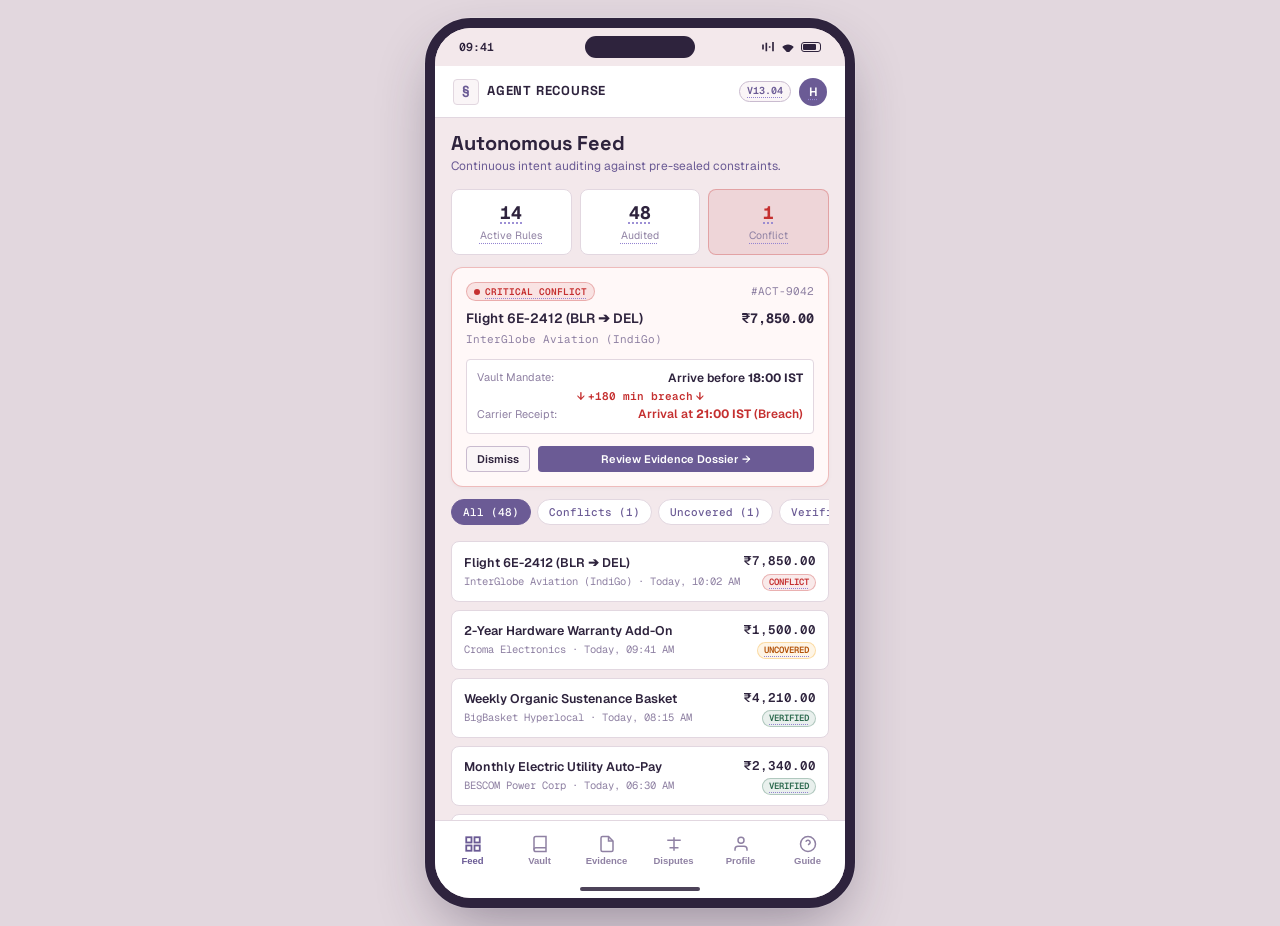
==== commit ff16637e: "feat: port Moonlit Mauve design, spent analysis, and tooltip inspection to mobile app" ====
--- a/mobileapp/index.html
+++ b/mobileapp/index.html
@@ -3,20 +3,21 @@
 <head>
   <meta charset="UTF-8">
   <meta name="viewport" content="width=device-width, initial-scale=1.0, maximum-scale=1.0, user-scalable=no, viewport-fit=cover">
-  <title>agent recourse — mobile app (2040)</title>
+  <title>Agent Recourse — Autonomous Intent Auditing & Arbitration Ledger</title>
   <link rel="preconnect" href="https://fonts.googleapis.com">
   <link rel="preconnect" href="https://fonts.gstatic.com" crossorigin>
-  <link href="https://fonts.googleapis.com/css2?family=Inter:wght@400;500;600&family=JetBrains+Mono:wght@400;500&display=swap" rel="stylesheet">
+  <link href="https://fonts.googleapis.com/css2?family=Geist+Mono:wght@400;500;600&family=Geist:wght@300;400;500;600;700&family=Space+Grotesk:wght@500;600;700&display=swap" rel="stylesheet">
   <link rel="stylesheet" href="styles.css">
 </head>
 <body>
-  <!-- Mobile Device Shell Wrapper for Desktop Viewers -->
+  <!-- Mobile Device Shell Wrapper -->
   <div class="mobile-viewport-shell">
     <div class="mobile-device">
       
       <!-- iOS / Modern Mobile Status Bar -->
       <div class="status-bar">
-        <span class="status-time">9:41</span>
+        <span class="status-time">09:41</span>
+        <div class="notch-island"></div>
         <div class="status-icons">
           <svg width="14" height="10" viewBox="0 0 16 12" fill="currentColor">
             <path d="M1 9h2V3H1v6zm4 2h2V1H5v10zm4-4h2V5H9v4zm4 4h2V0h-2v11z"/>
@@ -30,20 +31,15 @@
         </div>
       </div>
 
-      <!-- App Header -->
+      <!-- App Masthead -->
       <header class="mobile-header">
         <div class="header-brand">
-          <div class="brand-shield">
-            <svg width="14" height="14" viewBox="0 0 24 24" fill="none" stroke="currentColor" stroke-width="2.2" stroke-linecap="round" stroke-linejoin="round">
-              <path d="M12 22s8-4 8-10V5l-8-3-8 3v7c0 6 8 10 8 10z"/>
-              <path d="M9 12l2 2 4-4"/>
-            </svg>
-          </div>
-          <span class="brand-title">agent recourse</span>
+          <div class="brand-symbol">§</div>
+          <span class="brand-title">AGENT RECOURSE</span>
         </div>
         <div class="header-right">
-          <span class="header-pill mono" id="topVaultPill">V13</span>
-          <button class="avatar-btn" id="btnTopAvatar" title="Open Profile & Security">H</button>
+          <span class="header-pill mono has-detail" data-detail-title="Vault Specification" data-detail-tag="SPECIFICATION" data-detail-highlight="Version 13.04 Enforced" data-detail-text="14 active human constraints sealed in client-side enclave. SHA-256 root hash verified.">V13.04</span>
+          <button class="avatar-btn has-detail" id="btnTopAvatar" title="Open Profile & Spent Analysis" data-detail-title="Principal Identity" data-detail-tag="USR-2040-DEMO" data-detail-highlight="Harshith · Bangalore" data-detail-text="Hardware TPM-2040 enclave key 8F9A-2B3C. Tap to open profile, spent charts, and kill-switch.">H</button>
         </div>
       </header>
 
@@ -51,106 +47,62 @@
       <main class="mobile-content">
 
         <!-- ========================================== -->
-        <!-- SCREEN 1: OVERVIEW                         -->
+        <!-- SCREEN 1: AUDIT FEED / OVERVIEW            -->
         <!-- ========================================== -->
         <section class="screen-pane active" id="screen-overview">
           <div class="welcome-box">
-            <h1 class="welcome-title">Good afternoon</h1>
-            <p class="welcome-sub">Your agents are acting. We'll flag conflicts with your instructions.</p>
-          </div>
-
-          <!-- 3 Compact Metrics Cards -->
+            <h1 class="welcome-title">Autonomous Feed</h1>
+            <p class="welcome-sub">Continuous intent auditing against pre-sealed constraints.</p>
+          </div>
+
+          <!-- 3 Compact Metrics Cards with Hover/Tap Inspection -->
           <div class="metrics-row">
-            <div class="metric-box">
+            <div class="metric-box has-detail" data-detail-title="Vault Mandates" data-detail-tag="ACTIVE RULES" data-detail-highlight="14 Enforced Constraints" data-detail-text="Covering domestic flights, daily food, utility limits, recurring software, and office expenses.">
               <span class="metric-num" id="overviewRulesCount">14</span>
-              <span class="metric-lbl">Active rules</span>
-            </div>
-            <div class="metric-box">
+              <span class="metric-lbl">Active Rules</span>
+            </div>
+            <div class="metric-box has-detail" data-detail-title="Audited Actions" data-detail-tag="VERIFIED" data-detail-highlight="48 Transactions Audited" data-detail-text="Every agent action is cryptographically checked against recorded limits in real-time.">
               <span class="metric-num">48</span>
               <span class="metric-lbl">Audited</span>
             </div>
-            <div class="metric-box critical-metric">
+            <div class="metric-box critical-metric has-detail" data-detail-title="Critical Conflicts" data-detail-tag="CONFLICT" data-detail-highlight="1 Instruction Conflict Flagged" data-detail-text="Flight 6E-2412 arrived after 18:00 IST, directly violating Rule SEC-TRV-102.">
               <span class="metric-num text-critical" id="overviewOpenCases">1</span>
-              <span class="metric-lbl">Open case</span>
+              <span class="metric-lbl">Conflict</span>
             </div>
           </div>
 
           <!-- Dominant Instruction Conflict Card -->
           <div class="m-card conflict-card-mobile" id="mPrimaryConflictCard">
             <div class="card-tag-row">
-              <span class="pill-conflict">
-                <span class="dot-critical"></span> Conflict detected
+              <span class="pill-conflict has-detail" data-detail-title="Conflict Classification" data-detail-tag="CRITICAL" data-detail-highlight="Direct Rule Contradiction" data-detail-text="OpenAgent Travel purchased ticket landing at 21:00 IST. Violates hard limit SEC-TRV-102.">
+                <span class="dot-critical"></span> CRITICAL CONFLICT
               </span>
               <span class="mono text-xs text-muted">#ACT-9042</span>
             </div>
 
             <div class="conflict-m-title">
-              <h3>Flight booking · Domestic travel</h3>
-              <span class="mono font-500">₹7,850.00</span>
+              <div>
+                <h3 class="font-600">Flight 6E-2412 (BLR ➔ DEL)</h3>
+                <span class="mono text-xs text-muted">InterGlobe Aviation (IndiGo)</span>
+              </div>
+              <span class="mono font-700 text-lead">₹7,850.00</span>
             </div>
 
             <div class="diff-m-box">
               <div class="diff-m-item">
-                <span class="diff-m-k">Rule (V13):</span>
-                <span class="diff-m-v">Arrive before <strong>6:00 PM</strong></span>
-              </div>
-              <div class="diff-arrow">↓</div>
+                <span class="diff-m-k">Vault Mandate:</span>
+                <span class="diff-m-v font-600">Arrive before <strong>18:00 IST</strong></span>
+              </div>
+              <div class="diff-arrow font-600">↓ <span class="mono text-xs">+180 min breach</span> ↓</div>
               <div class="diff-m-item">
-                <span class="diff-m-k">Actual booking:</span>
-                <span class="diff-m-v text-critical">Arrival at <strong>9:00 PM</strong> (6E-2412)</span>
+                <span class="diff-m-k">Carrier Receipt:</span>
+                <span class="diff-m-v font-600 text-critical">Arrival at <strong>21:00 IST</strong> (Breach)</span>
               </div>
             </div>
 
             <div class="card-m-actions">
               <button class="btn btn-secondary btn-sm" id="btnMReviewDismiss">Dismiss</button>
-              <button class="btn btn-primary btn-sm flex-1" id="btnMReviewEvidence">Review evidence →</button>
-            </div>
-          </div>
-
-          <!-- Recent Activity Feed -->
-          <div class="section-m-header">
-            <h3 class="section-m-title">Recent agent activity</h3>
-            <button class="link-btn" id="btnMSeeAllActivity">View all (48) →</button>
-          </div>
-
-          <div class="m-activity-list" id="mOverviewActivityList">
-            <!-- Rendered dynamically -->
-          </div>
-        </section>
-
-        <!-- ========================================== -->
-        <!-- SCREEN 2: INSTRUCTIONS VAULT               -->
-        <!-- ========================================== -->
-        <section class="screen-pane" id="screen-instructions">
-          <div class="screen-title-bar">
-            <div>
-              <h2 class="screen-title">Instruction Vault</h2>
-              <p class="screen-subtitle">Active boundaries enforced across your personal AI agents.</p>
-            </div>
-            <button class="btn btn-primary btn-sm" id="btnMOpenAddRule">+ Add</button>
-          </div>
-
-          <div class="vault-m-info">
-            <span class="mono">VAULT V13</span>
-            <span class="meta-dot">·</span>
-            <span>Client-side encrypted</span>
-            <span class="meta-dot">·</span>
-            <span class="mono text-xs">sha256: 8f3c4e...</span>
-          </div>
-
-          <div class="m-rules-list" id="mRulesContainer">
-            <!-- Injected via JavaScript -->
-          </div>
-        </section>
-
-        <!-- ========================================== -->
-        <!-- SCREEN 3: ACTIVITY FEED                    -->
-        <!-- ========================================== -->
-        <section class="screen-pane" id="screen-activity">
-          <div class="screen-title-bar">
-            <div>
-              <h2 class="screen-title">Activity Feed</h2>
-              <p class="screen-subtitle">Audited background micro-transactions and autonomous tasks.</p>
+              <button class="btn btn-primary btn-sm flex-1" id="btnMReviewEvidence">Review Evidence Dossier →</button>
             </div>
           </div>
 
@@ -162,275 +114,443 @@
             <button class="m-pill" data-filter="verified">Verified (46)</button>
           </div>
 
-          <div class="m-activity-list" id="mFullActivityList">
-            <!-- Injected via JavaScript -->
+          <!-- Activity Feed List -->
+          <div class="m-activity-list" id="mOverviewActivityList">
+            <!-- Dynamically populated via app.js -->
           </div>
         </section>
 
         <!-- ========================================== -->
-        <!-- SCREEN 4: EVIDENCE (THE SIGNATURE SCREEN)  -->
+        <!-- SCREEN 2: INSTRUCTIONS VAULT               -->
+        <!-- ========================================== -->
+        <section class="screen-pane" id="screen-instructions">
+          <div class="screen-title-bar">
+            <div>
+              <h2 class="screen-title">Instruction Vault</h2>
+              <p class="screen-subtitle">Active boundaries enforced across your personal AI agents.</p>
+            </div>
+            <button class="btn btn-primary btn-sm" id="btnMOpenAddRule">+ Add Rule</button>
+          </div>
+
+          <div class="takeaway-strip">
+            <span class="takeaway-title">Vault Status:</span>
+            <div class="takeaway-tags">
+              <span class="takeaway-pill has-detail" data-detail-title="Enclave Specification" data-detail-tag="LOCAL HSM" data-detail-highlight="Hardware Sealed" data-detail-text="Specification V13.04 enforced on local TPM-2040 chip with SHA-256 root hash."><strong>V13.04</strong> (14 Enforced)</span>
+              <span class="takeaway-pill has-detail" data-detail-title="Non-Repudiation" data-detail-tag="TAMPER PROOF" data-detail-highlight="Temporal Precedence" data-detail-text="Rules cannot be modified retroactively after an agent transaction occurs."><strong>SHA-256</strong> Verified</span>
+            </div>
+          </div>
+
+          <div class="m-activity-list" id="mRulesContainer">
+            <!-- Dynamically populated via app.js with bold highlights -->
+          </div>
+        </section>
+
+        <!-- ========================================== -->
+        <!-- SCREEN 3: EVIDENCE (FORENSIC PROOF)        -->
         <!-- ========================================== -->
         <section class="screen-pane" id="screen-evidence">
-          <div class="evidence-m-header">
-            <div class="mono text-xs text-muted">CASE #DSP-2040-8812</div>
-            <h2 class="screen-title">Flight booking conflict</h2>
-            <span class="status-badge status-conflict" style="align-self: flex-start; margin-top: 4px;">
-              Conflict verified
-            </span>
-          </div>
-
-          <!-- Side-by-Side Comparison Panels -->
-          <div class="m-card" style="margin-top: 12px;">
-            <div class="card-m-sec-title">Instruction vs. observed action</div>
+          <div class="screen-title-bar">
+            <div>
+              <div class="mono text-xs text-muted">CASE #DSP-2040-8812</div>
+              <h2 class="screen-title">Evidence Dossier</h2>
+              <p class="screen-subtitle">Bilateral cryptographic proof of pre-execution human intent.</p>
+            </div>
+          </div>
+
+          <!-- Verified Pre-Execution Takeaway Strip -->
+          <div class="takeaway-strip">
+            <span class="takeaway-title">Binding Status:</span>
+            <div class="takeaway-tags">
+              <span class="takeaway-pill has-detail" data-detail-title="Precedence Proof" data-detail-tag="HMAC-SHA256" data-detail-highlight="Certified 151s Precedence" data-detail-text="Rule SEC-TRV-102 was sealed 151 seconds before carrier ticket booking was completed."><strong>Precedence Confirmed:</strong> 151s Delta</span>
+              <span class="takeaway-pill has-detail" data-detail-title="Statutory Remedy" data-detail-tag="SECTION 4" data-detail-highlight="Full Restitution" data-detail-text="Eligible for 100% financial refund under Section 4 of ADRP-2040."><strong>Remedy:</strong> 100% Refund</span>
+            </div>
+          </div>
+
+          <!-- Side-by-Side Comparison -->
+          <div class="m-card">
+            <div class="card-m-sec-title">Mandate vs. Observed Execution</div>
             
             <div class="compare-m-block">
-              <span class="compare-tag">MANDATE IN FORCE (V13)</span>
+              <span class="compare-tag">ITEM A: PRE-EXECUTION MANDATE (V13.04)</span>
               <div class="compare-val">
-                "Arrive before <strong>6:00 PM</strong> (18:00 IST)"
-              </div>
-              <span class="mono text-xs text-muted">Rule R-102 · Sealed at 10:00:14 AM</span>
+                "Never book domestic flights scheduled to arrive <strong class="text-lead font-600">after 18:00 IST (6:00 PM)</strong>."
+              </div>
+              <div class="hash-pill has-detail" data-detail-title="Mandate Root Hash" data-detail-tag="SHA-256" data-detail-highlight="Client Vault Hash" data-detail-text="Full Hash: 0x98f21bc780d19ca780214ef590124ba89012356781290348a2. Sealed 10:00:14 IST.">
+                <span>sha256(Mandate): <strong>0x98f2...a8a2</strong></span>
+                <span class="hash-pill-tag">SEALED</span>
+              </div>
             </div>
 
             <div class="compare-m-block observed-block">
-              <span class="compare-tag text-critical">OBSERVED AGENT ACTION</span>
+              <span class="compare-tag text-critical">ITEM B: CARRIER BOOKING PAYLOAD</span>
               <div class="compare-val">
-                Flight 6E-2412 arrives at <strong class="text-critical">9:00 PM</strong> (21:00 IST)
-              </div>
-              <span class="mono text-xs text-muted">OpenAgent · Executed at 10:02:45 AM</span>
+                Flight 6E-2412 arrives at <strong class="text-critical font-600">21:00 IST</strong> · ₹7,850.00 INR
+              </div>
+              <div class="hash-pill has-detail" data-detail-title="Carrier Ingestion Hash" data-detail-tag="SHA-256" data-detail-highlight="IndiGo API Gateway" data-detail-text="Full Hash: 0x3d087fe910901abcf90184712049ba38291ca0912440182. Executed 10:02:45 IST.">
+                <span>sha256(Carrier): <strong>0x3d08...0182</strong></span>
+                <span class="hash-pill-tag tag-danger">BREACH</span>
+              </div>
             </div>
 
             <div class="m-delta-banner">
-              <strong>3-hour conflict.</strong> Scheduled arrival exceeds recorded limit by 180 minutes.
+              <strong class="text-critical font-600">+180 min breach:</strong> Scheduled arrival contradicts sealed mandate by 3 hours.
             </div>
           </div>
 
           <!-- Vertical Timeline -->
           <div class="m-card">
-            <div class="card-m-sec-title">Audit timeline</div>
+            <div class="card-m-sec-title">Forensic Ingestion Sequence</div>
             <div class="m-timeline">
               <div class="m-timeline-point">
                 <div class="m-tl-dot"></div>
                 <div class="m-tl-info">
-                  <span class="mono text-xs text-muted">10:00:14 AM</span>
-                  <div class="m-tl-text">Instruction V13 sealed in local vault</div>
+                  <span class="mono text-xs text-muted">10:00:14 IST</span>
+                  <div class="m-tl-text">Mandate SEC-TRV-102 sealed in local hardware enclave</div>
                 </div>
               </div>
               <div class="m-timeline-point">
                 <div class="m-tl-dot"></div>
                 <div class="m-tl-info">
-                  <span class="mono text-xs text-muted">10:02:45 AM (+2m 31s)</span>
-                  <div class="m-tl-text">Booking payload received from IndiGo API</div>
+                  <span class="mono text-xs text-muted">10:02:45 IST (+151s)</span>
+                  <div class="m-tl-text">Autonomous agent executes ticket purchase via IndiGo API</div>
                 </div>
               </div>
               <div class="m-timeline-point critical">
                 <div class="m-tl-dot dot-critical"></div>
                 <div class="m-tl-info">
-                  <span class="mono text-xs text-critical">10:02:46 AM</span>
-                  <div class="m-tl-text font-500 text-critical">Conflict flagged automatically</div>
+                  <span class="mono text-xs text-critical font-600">10:02:46 IST</span>
+                  <div class="m-tl-text font-600 text-critical">Deterministic conflict flagged: +180 min variance</div>
                 </div>
               </div>
               <div class="m-timeline-point">
                 <div class="m-tl-dot"></div>
                 <div class="m-tl-info">
-                  <span class="mono text-xs text-muted">10:03:00 AM</span>
-                  <div class="m-tl-text">HMAC cryptographic binding sealed</div>
-                </div>
-              </div>
-            </div>
-          </div>
-
-          <!-- Record Integrity -->
-          <div class="m-card">
-            <div class="card-m-sec-title">Record integrity</div>
-            <div class="m-spec-row">
-              <span class="spec-k">Source:</span>
-              <span class="spec-v">OpenAgent Travel v8.4</span>
-            </div>
-            <div class="m-spec-row">
-              <span class="spec-k">Binding Hash:</span>
-              <span class="spec-v mono text-xs" id="mShortHash">0x9c4e...ba04</span>
-            </div>
-            <div class="text-xs text-muted" style="margin-top: 8px; line-height: 1.4;">
-              Hashing proves records were not altered after capture. It does not independently guarantee initial source truth.
+                  <span class="mono text-xs text-muted">10:03:00 IST</span>
+                  <div class="m-tl-text">Bilateral HMAC binding proof compiled (<strong class="mono">0x9c4e...801c</strong>)</div>
+                </div>
+              </div>
             </div>
           </div>
 
           <!-- Actions -->
-          <div class="m-sticky-actions">
+          <div class="card-m-actions">
             <button class="btn btn-secondary flex-1" id="btnMDownloadDossier">Export JSON</button>
-            <button class="btn btn-primary flex-1" id="btnMProceedToDispute">Dispute →</button>
+            <button class="btn btn-primary flex-1" id="btnMProceedToDispute">Dispute Filing →</button>
           </div>
         </section>
 
         <!-- ========================================== -->
-        <!-- SCREEN 5: DISPUTES MANAGER                 -->
+        <!-- SCREEN 4: ARBITRATION CASES                -->
         <!-- ========================================== -->
         <section class="screen-pane" id="screen-disputes">
           <div class="screen-title-bar">
             <div>
-              <div class="mono text-xs text-muted">CASE #DSP-2040-8812</div>
-              <h2 class="screen-title">IndiGo Airlines</h2>
-              <p class="screen-subtitle">Flight 6E-2412 Autonomous Overreach · ₹7,850.00</p>
-            </div>
-          </div>
-
-          <!-- Stepper -->
-          <div class="m-card">
-            <div class="card-m-sec-title">Dispute progression</div>
-            <div class="m-stepper">
-              <div class="m-step done">
-                <div class="m-step-circle">✓</div>
-                <span class="m-step-lbl">1. Sealed</span>
-              </div>
-              <div class="m-step-line" id="mLine1"></div>
-              <div class="m-step current" id="mStep2">
-                <div class="m-step-circle" id="mStep2Circle">2</div>
-                <span class="m-step-lbl">2. Submit</span>
-              </div>
-              <div class="m-step-line" id="mLine2"></div>
-              <div class="m-step" id="mStep3">
-                <div class="m-step-circle" id="mStep3Circle">3</div>
-                <span class="m-step-lbl">3. Review</span>
-              </div>
-              <div class="m-step-line" id="mLine3"></div>
-              <div class="m-step" id="mStep4">
-                <div class="m-step-circle" id="mStep4Circle">4</div>
-                <span class="m-step-lbl">4. Refund</span>
-              </div>
-            </div>
-          </div>
-
-          <!-- Prefilled Complaint -->
-          <div class="m-card">
-            <div class="card-m-sec-title">Prefilled claim notice</div>
-            <div class="m-complaint-box">
-              <p><strong>To:</strong> IndiGo Airlines Dispute Desk</p>
-              <p><strong>Ref:</strong> Booking #ACT-9042 contradicts Customer Pre-Execution Mandate (Rule R-102, Vault V13). Attached dossier proves timestamp precedence. Requesting cancellation & full refund of ₹7,850.00.</p>
-              <div class="mono text-xs text-accent" style="margin-top: 6px;">
-                📎 Attached: Dossier-DSP-2040-8812.json
-              </div>
-            </div>
-          </div>
-
-          <!-- Resolution Banner (Hidden initially) -->
-          <div class="m-card res-card hidden" id="mResolutionResult">
+              <div class="mono text-xs text-muted">CASE RECORD #DSP-2040-8812</div>
+              <h2 class="screen-title">Merchant Arbitration</h2>
+              <p class="screen-subtitle">Statutory recourse under Section 4 of ADRP-2040 Governance Standard.</p>
+            </div>
+          </div>
+
+          <!-- Claim Overview Grid -->
+          <div class="claim-overview-grid">
+            <div class="claim-overview-cell has-detail" data-detail-title="Carrier Respondent" data-detail-tag="INDIGO" data-detail-highlight="Merchant Airline API" data-detail-text="InterGlobe Aviation Ltd. Registered merchant on OpenAgent Travel protocol.">
+              <span class="claim-overview-k">RESPONDENT</span>
+              <span class="claim-overview-v">InterGlobe Aviation (IndiGo)</span>
+            </div>
+            <div class="claim-overview-cell has-detail" data-detail-title="Variance Determination" data-detail-tag="+180 MIN BREACH" data-detail-highlight="Arrival Contradiction" data-detail-text="Flight arrives at 21:00 IST. Rule SEC-TRV-102 explicitly capped arrivals before 18:00 IST.">
+              <span class="claim-overview-k">RECORDED BREACH</span>
+              <span class="claim-overview-v text-critical font-600">Arrival 21:00 vs &lt; 18:00</span>
+            </div>
+            <div class="claim-overview-cell has-detail" data-detail-title="Statutory Remedy" data-detail-tag="SECTION 4" data-detail-highlight="100% Restitution Demanded" data-detail-text="Full rescission of ticket #6E-2412 without cancellation penalties under ADRP standard.">
+              <span class="claim-overview-k">STATUTORY REMEDY</span>
+              <span class="claim-overview-v text-critical font-600">₹7,850.00 INR (Full Refund)</span>
+            </div>
+            <div class="claim-overview-cell has-detail" data-detail-title="Cryptographic Proof" data-detail-tag="HMAC SEAL" data-detail-highlight="Precedence Certified" data-detail-text="Binding hash proves Rule SEC-TRV-102 existed 151s before booking timestamp.">
+              <span class="claim-overview-k">TEMPORAL PROOF</span>
+              <span class="claim-overview-v mono text-verified font-600">0x9c4e...801c (Sealed)</span>
+            </div>
+          </div>
+
+          <!-- Expandable Formal Statement of Claim -->
+          <div class="expandable-narrative" id="mExpandableFiling">
+            <div class="expandable-header" title="Tap to toggle formal legal draft">
+              <span><strong>FORMAL STATEMENT OF CLAIM</strong> <span class="has-detail" data-detail-title="Arbitration Payload" data-detail-tag="JSON ATTACHED" data-detail-highlight="Signed by Client Key" data-detail-text="Machine-readable ADRP-DSP-8812.JSON transmitted directly to carrier resolution gateway.">[ℹ️]</span></span>
+              <span class="expandable-icon mono text-xs text-muted">▼ Tap for text</span>
+            </div>
+            <div class="expandable-body">
+              <p>
+                On 2040-10-21 at 10:02:45 IST, autonomous agent <em>OpenAgent Travel v8.4</em> executed ticket purchase #6E-2412 for flight travel from BLR to DEL arriving at 21:00 IST. The claimant's active mandate (Rule SEC-TRV-102), cryptographically sealed on 2040-10-21 at 10:00:14 IST, strictly constrained flight arrivals prior to 18:00 IST.
+              </p>
+              <p style="margin-top: 6px;">
+                Temporal precedence is demonstrated via attached HMAC binding hash <code class="mono">0x9c4e...801c</code>. Transactions executed in contravention of recorded pre-execution human mandates are subject to immediate rescission without penalty.
+              </p>
+            </div>
+          </div>
+
+          <!-- Dispute Progression Stepper -->
+          <div class="m-card" style="margin-top: 10px;">
+            <div class="card-m-sec-title">Arbitration Handshake Status</div>
+            <div class="m-timeline" style="margin-top: 6px;">
+              <div class="m-timeline-point" id="mStep1Row">
+                <div class="m-tl-dot"></div>
+                <div class="m-tl-info">
+                  <span class="mono text-xs text-muted">1. Evidence Sealed</span>
+                  <div class="m-tl-text font-600 text-lead">10:03 IST · HMAC Sealed</div>
+                </div>
+              </div>
+              <div class="m-timeline-point" id="mStep2Row">
+                <div class="m-tl-dot" id="mStep2Dot"></div>
+                <div class="m-tl-info">
+                  <span class="mono text-xs text-muted" id="mStep2Lbl">2. Gateway Notice</span>
+                  <div class="m-tl-text" id="mStep2Meta">Awaiting Principal Action</div>
+                </div>
+              </div>
+              <div class="m-timeline-point" id="mStep3Row">
+                <div class="m-tl-dot" id="mStep3Dot"></div>
+                <div class="m-tl-info">
+                  <span class="mono text-xs text-muted" id="mStep3Lbl">3. Carrier API Handshake</span>
+                  <div class="m-tl-text" id="mStep3Meta">Pending Transmission</div>
+                </div>
+              </div>
+            </div>
+          </div>
+
+          <!-- Resolution Confirmation Card (Revealed on action) -->
+          <div class="m-card res-card hidden" id="mResolutionResult" style="background-color: #F0FDF4; border: 1.5px solid #86EFAC;">
             <div class="res-title-row">
-              <span class="status-badge status-verified">Submitted · Demo only</span>
-            </div>
-            <p class="text-xs" style="margin-top: 6px;">
-              IndiGo Autonomous API validated binding hash. Full refund of <strong>₹7,850.00</strong> approved.
+              <span class="status-pill-m status-verified">RESTITUTION APPROVED // CARRIER HANDSHAKE</span>
+            </div>
+            <p class="text-xs text-lead font-600" style="margin-top: 6px;">
+              IndiGo Automated Dispute Server verified temporal precedence of Rule SEC-TRV-102. Full refund of <strong class="text-verified font-700">₹7,850.00 INR</strong> approved to claimant source account.
             </p>
           </div>
 
           <!-- 1-Tap Dispute Button -->
-          <div style="margin-top: 14px;">
+          <div style="margin-top: 12px;">
             <button class="btn btn-primary w-100" id="btnMInitiateDispute">
-              ⚡ Submit 1-Tap Dispute
+              ⚡ Transmit Formal Notice to IndiGo API
             </button>
           </div>
         </section>
 
         <!-- ========================================== -->
-        <!-- SCREEN 6: PROFILE & SECURITY CENTER        -->
+        <!-- SCREEN 5: PRINCIPAL PROFILE & SPENT ANALYSIS-->
         <!-- ========================================== -->
         <section class="screen-pane" id="screen-security">
           <div class="screen-title-bar">
             <div>
-              <h2 class="screen-title">Profile & Security</h2>
-              <p class="screen-subtitle">Identity, connected agents, governance, and data controls.</p>
-            </div>
-          </div>
-
-          <!-- Identity Card -->
+              <div class="mono text-xs text-muted">PRINCIPAL IDENTITY RECORD</div>
+              <h2 class="screen-title">Harshith</h2>
+              <p class="screen-subtitle">Identity, hardware enclave, spent analysis, and emergency controls.</p>
+            </div>
+          </div>
+
+          <!-- Principal Identity Credential Docket -->
           <div class="m-card">
-            <div class="m-id-header">
-              <div class="m-avatar">H</div>
-              <div class="m-id-meta">
-                <div class="m-id-name">Harshith</div>
-                <span class="mono text-xs text-muted">ID: USR-DEMO-2040</span>
-                <span class="status-badge status-verified text-xs">Verified · Demo</span>
-              </div>
-            </div>
-            <div class="m-key-row">
-              <span class="mono text-xs">Key: 8f9a-2b3c-1a92</span>
-              <button class="btn btn-secondary btn-sm" id="btnMCopyKey">Copy</button>
-            </div>
-          </div>
-
-          <!-- Connected Agents Directory (Dominant Section) -->
+            <div class="diff-m-item" style="align-items: center; margin-bottom: 8px;">
+              <div style="display: flex; align-items: center; gap: 10px;">
+                <div class="brand-symbol" style="width: 38px; height: 38px; font-size: 18px; background-color: var(--mauve-deep); color: #FFFFFF; border-radius: var(--radius-xs);">H</div>
+                <div>
+                  <div class="font-700 text-lead" style="font-size: 15px;">Harshith</div>
+                  <span class="mono text-xs text-muted">USR-2040-DEMO · IN-KA-BLR</span>
+                </div>
+              </div>
+              <span class="status-pill-m status-verified has-detail" data-detail-title="Enclave Verification" data-detail-tag="LOCAL HSM" data-detail-highlight="Hardware-rooted key custody" data-detail-text="Zero cloud exposure. Private attestation key resides in physical TPM-2040 chip.">VERIFIED // TPM-2040</span>
+            </div>
+
+            <div class="diff-m-item" style="background-color: var(--surface-subtle); padding: 8px 10px; border-radius: var(--radius-xs); border: 1px solid var(--rule-hairline);">
+              <div>
+                <span class="mono text-xs text-muted" style="font-size: 9px; display: block;">ATTESTATION KEY</span>
+                <span class="mono font-600 text-lead text-xs">8F9A-2B3C-1A92-E4F1</span>
+              </div>
+              <button class="btn btn-secondary btn-sm mono text-xs" id="btnMCopyKey">Copy Key</button>
+            </div>
+          </div>
+
+          <!-- ========================================== -->
+          <!-- SPENT ANALYSIS SECTION (HIGH-LEVEL CHARTS) -->
+          <!-- ========================================== -->
+          <div class="m-card spending-dashboard-mobile" id="mSpendingSection">
+            <div class="card-m-sec-title">
+              <span>Audited Spent Analysis</span>
+              <span class="mono text-xs font-600 text-lead" id="mSpendingTotalDisplay">₹16,350.00</span>
+            </div>
+
+            <!-- 4 Executive Spending Tiles -->
+            <div class="spending-tiles-grid">
+              <div class="spending-tile has-detail" data-detail-title="Total Outflow" data-detail-tag="24H AUDIT" data-detail-highlight="Total Debits Audited" data-detail-text="5 autonomous agent transactions reconciled across all connected merchant protocols.">
+                <span class="spending-tile-k">TOTAL OUTFLOW</span>
+                <span class="spending-tile-v font-700" id="mTileTotalOutflow">₹16,350.00</span>
+                <span class="spending-tile-sub">5 transactions</span>
+              </div>
+              <div class="spending-tile has-detail" data-detail-title="Primary Domain" data-detail-tag="ALLOCATION" data-detail-highlight="Travel & Flights" data-detail-text="Accounts for 48.0% of total spend (₹7,850.00 INR) via OpenAgent Travel.">
+                <span class="spending-tile-k">PRIMARY DOMAIN</span>
+                <span class="spending-tile-v text-mauve">Travel</span>
+                <span class="spending-tile-sub font-600">48.0% share</span>
+              </div>
+              <div class="spending-tile has-detail" data-detail-title="Average Ticket" data-detail-tag="AVERAGE" data-detail-highlight="Per-Transaction Quantum" data-detail-text="Mean transaction quantum across all audited agent executions.">
+                <span class="spending-tile-k">AVERAGE TICKET</span>
+                <span class="spending-tile-v">₹3,270.00</span>
+                <span class="spending-tile-sub">₹450 to ₹7,850</span>
+              </div>
+              <div class="spending-tile has-detail" data-detail-title="Disputed Value" data-detail-tag="PENDING RESTITUTION" data-detail-highlight="Action #ACT-9042 In Dispute" data-detail-text="100% of disputed ticket quantum eligible for immediate restitution under ADRP-2040.">
+                <span class="spending-tile-k">DISPUTED VALUE</span>
+                <span class="spending-tile-v text-critical font-700">₹7,850.00</span>
+                <span class="spending-tile-sub text-critical font-600">Pending refund</span>
+              </div>
+            </div>
+
+            <!-- High-Level Chart 1: SVG Donut Allocation Ring -->
+            <div class="donut-chart-box">
+              <span class="mono text-xs font-600 text-muted" style="margin-bottom: 8px;">PORTFOLIO ALLOCATION RING</span>
+              <div class="donut-svg-wrap">
+                <svg width="170" height="170" viewBox="0 0 220 220" id="mSpendingDonutSvg">
+                  <!-- Injected via JavaScript -->
+                </svg>
+                <div class="donut-center-readout">
+                  <div class="donut-center-amount" id="mDonutCenterAmount">₹16,350</div>
+                  <div class="donut-center-sub" id="mDonutCenterSub">5 Domains</div>
+                </div>
+              </div>
+              <div class="donut-legend-mobile" id="mDonutLegendList">
+                <!-- Injected via JavaScript -->
+              </div>
+            </div>
+
+            <!-- High-Level Chart 2: 24h Debit Velocity Trend Area -->
+            <div class="velocity-chart-box">
+              <span class="mono text-xs font-600 text-muted" style="margin-bottom: 6px; display: block;">24H DEBIT VELOCITY TIMELINE</span>
+              <svg width="100%" height="110" viewBox="0 0 440 140" id="mSpendingTrendSvg" style="overflow: visible;">
+                <!-- Injected via JavaScript -->
+              </svg>
+            </div>
+
+            <!-- Category Progress Breakdown -->
+            <div id="mSpendingBarsList">
+              <!-- Injected via JavaScript -->
+            </div>
+          </div>
+
+          <!-- Connected Agents Directory -->
           <div class="m-card">
-            <div class="card-m-sec-title flex-between">
-              <span>Connected agents (3)</span>
-              <button class="btn-link text-xs" id="btnMAddAgentModal">+ Connect</button>
-            </div>
-            <div class="m-agents-list" id="mAgentsList">
+            <div class="card-m-sec-title">
+              <span>Connected Autonomous Agents (3)</span>
+              <button class="btn btn-secondary btn-sm" id="btnMAddAgentModal">+ Connect</button>
+            </div>
+            <div class="m-activity-list" id="mAgentsList">
               <!-- Rendered via JS -->
             </div>
           </div>
 
-          <!-- Instruction Vault & Governance -->
-          <div class="m-card">
-            <div class="card-m-sec-title">Rule governance</div>
-            <div class="v-m-stats">
-              <div><span class="text-xs text-muted">Active:</span> <strong>14 rules</strong></div>
-              <div><span class="text-xs text-muted">Version:</span> <strong class="mono">V13</strong></div>
-            </div>
-
-            <div style="margin-top: 10px;">
-              <span class="text-xs text-secondary font-500">Uncovered actions handling:</span>
-              <div class="strategy-list" style="margin-top: 6px;">
-                <label class="m-radio-item selected" id="mOptPrompt">
-                  <input type="radio" name="mUncoveredOpt" value="prompt" checked>
-                  <div>
-                    <strong>Mark as Uncovered & Prompt</strong>
-                    <div class="text-xs text-muted">Invite rule definition (Recommended)</div>
-                  </div>
-                </label>
-                <label class="m-radio-item" id="mOptPause">
-                  <input type="radio" name="mUncoveredOpt" value="pause">
-                  <div>
-                    <strong>Pause & Confirm High Risk</strong>
-                    <div class="text-xs text-muted">Prompt user before execution</div>
-                  </div>
-                </label>
-              </div>
-            </div>
-
-            <div class="m-actions-stack" style="margin-top: 12px;">
-              <button class="btn btn-secondary btn-sm" id="btnMExportVault">Export vault JSON</button>
-            </div>
-          </div>
-
-          <!-- Privacy & Data Controls -->
-          <div class="m-card">
-            <div class="card-m-sec-title">Privacy & storage</div>
-            <div class="text-xs text-secondary" style="margin-bottom: 8px;">
-              <strong>Client-side encryption · Demo configuration</strong>
-            </div>
-
-            <span class="text-xs text-muted">Local retention period:</span>
-            <div class="retention-group" id="mRetentionGroup" style="margin-top: 4px;">
-              <button class="retention-btn" data-days="30">30d</button>
-              <button class="retention-btn active" data-days="60">60d</button>
-              <button class="retention-btn" data-days="90">90d</button>
-            </div>
-
-            <div class="m-actions-stack" style="margin-top: 12px;">
-              <button class="btn btn-secondary btn-sm" id="btnMExportAllData">Export all data</button>
-              <button class="btn btn-secondary btn-sm text-critical" id="btnMPurgeData">Emergency local purge</button>
-            </div>
-          </div>
-
-          <!-- Independence Statement -->
-          <div class="m-card indep-card-m">
-            <div class="indep-title-m">
-              <svg width="14" height="14" viewBox="0 0 24 24" fill="none" stroke="currentColor" stroke-width="2">
-                <path d="M12 22s8-4 8-10V5l-8-3-8 3v7c0 6 8 10 8 10z"/>
-              </svg>
-              <strong>Independent by design</strong>
-            </div>
-            <p class="text-xs text-muted" style="margin-top: 4px; line-height: 1.4;">
-              Audits agent actions independently of the vendor or marketplace. Not influenced by sponsored placement.
+          <!-- Emergency Delegation Suspension Kill Switch -->
+          <div class="m-card" style="border: 1.5px solid var(--vermillion-border); background-color: #FFF9F9;">
+            <div class="card-m-sec-title text-critical">Emergency Delegation Suspension</div>
+            <p class="text-xs text-secondary" style="margin-bottom: 10px;">
+              Instantly revokes OAuth bearer tokens across all 3 integrated agents if unauthorized behavior is suspected.
+            </p>
+            <div class="mono text-xs font-600" id="mKillSwitchStatus" style="color: var(--moss-verified); margin-bottom: 8px;">
+              STATUS: NORMAL // AGENT MONITORING ACTIVE
+            </div>
+            <button class="btn btn-danger w-100" id="btnMToggleEmergencyKill">
+              Trigger Emergency Delegation Suspension
+            </button>
+          </div>
+
+          <!-- Export Actions -->
+          <div class="card-m-actions">
+            <button class="btn btn-secondary flex-1" id="btnMExportCert">Export Cert (.json)</button>
+            <button class="btn btn-secondary flex-1" id="btnMExportVault">Export Vault (.json)</button>
+          </div>
+        </section>
+
+        <!-- ========================================== -->
+        <!-- SCREEN 6: HOW TO USE (ONBOARDING GUIDE)    -->
+        <!-- ========================================== -->
+        <section class="screen-pane" id="screen-guide">
+          <div class="screen-title-bar">
+            <div>
+              <div class="mono text-xs text-muted">OPERATIONAL ONBOARDING</div>
+              <h2 class="screen-title">How to Use</h2>
+              <p class="screen-subtitle">Core concepts, conflict arbitration, and security guarantees.</p>
+            </div>
+          </div>
+
+          <!-- Card 1: Core Mental Model -->
+          <div class="m-card guide-card-mobile">
+            <div class="guide-icon-header">
+              <span class="guide-badge-num">1</span>
+              <div>
+                <h3 class="font-600 text-lead" style="font-size: 13px;">The Verification Paradox</h3>
+                <span class="mono text-xs text-muted">INDEPENDENT THIRD-PARTY AUDIT</span>
+              </div>
+            </div>
+            <p class="text-xs text-secondary" style="line-height: 1.45;">
+              Delegation only pays off if you don't have to check. Agent Recourse sits between your AI assistants and merchant APIs, performing <strong class="text-lead font-600">deterministic mathematical comparisons</strong> without remote telemetry exposure.
+            </p>
+          </div>
+
+          <!-- Card 2: Navigation Walkthrough -->
+          <div class="m-card guide-card-mobile">
+            <div class="guide-icon-header">
+              <span class="guide-badge-num">2</span>
+              <div>
+                <h3 class="font-600 text-lead" style="font-size: 13px;">Navigation Guide</h3>
+                <span class="mono text-xs text-muted">6 SPECIALIZED SCREENS</span>
+              </div>
+            </div>
+            <div class="guide-step-grid">
+              <div class="guide-step-row has-detail" data-detail-title="Screen 1: Feed" data-detail-tag="TAB 1" data-detail-highlight="Live Audit Stream" data-detail-text="Audits transactions in real-time. Highlights red instruction conflicts at top.">
+                <span class="mono font-700 text-mauve">01</span>
+                <div><strong>Overview:</strong> Live transaction feed & conflict docket.</div>
+              </div>
+              <div class="guide-step-row has-detail" data-detail-title="Screen 2: Vault" data-detail-tag="TAB 2" data-detail-highlight="Instruction Vault" data-detail-text="Pre-sealed human boundaries with strict and advisory enforcement limits.">
+                <span class="mono font-700 text-mauve">02</span>
+                <div><strong>Vault:</strong> 14 active human boundary rules.</div>
+              </div>
+              <div class="guide-step-row has-detail" data-detail-title="Screen 3: Evidence" data-detail-tag="TAB 3" data-detail-highlight="Forensic Dossier" data-detail-text="HMAC temporal proof showing mandate existed before ticket booking.">
+                <span class="mono font-700 text-mauve">03</span>
+                <div><strong>Evidence:</strong> Cryptographic timestamps & hashes.</div>
+              </div>
+              <div class="guide-step-row has-detail" data-detail-title="Screen 4: Disputes" data-detail-tag="TAB 4" data-detail-highlight="Arbitration Manager" data-detail-text="1-tap submission for 100% financial restitution from merchant APIs.">
+                <span class="mono font-700 text-mauve">04</span>
+                <div><strong>Disputes:</strong> 1-tap restitution claims.</div>
+              </div>
+              <div class="guide-step-row has-detail" data-detail-title="Screen 5: Profile" data-detail-tag="TAB 5" data-detail-highlight="Spent Analysis & Security" data-detail-text="Donut allocation ring, debit velocity graphs, and emergency kill-switch.">
+                <span class="mono font-700 text-mauve">05</span>
+                <div><strong>Profile:</strong> Spent analysis graphs & kill-switch.</div>
+              </div>
+            </div>
+          </div>
+
+          <!-- Card 3: Interpreting Conflicts & Spending Metrics -->
+          <div class="m-card guide-card-mobile">
+            <div class="guide-icon-header">
+              <span class="guide-badge-num" style="background-color: var(--vermillion-breach);">!</span>
+              <div>
+                <h3 class="font-600 text-lead" style="font-size: 13px;">Interpreting Conflicts & Spend</h3>
+                <span class="mono text-xs text-muted">DATA INTEGRITY & RECONCILIATION</span>
+              </div>
+            </div>
+            <p class="text-xs text-secondary" style="line-height: 1.45;">
+              <strong class="text-critical font-600">Red Conflicts:</strong> Triggered when an agent action violates a sealed rule (e.g. arrival at 21:00 vs &lt; 18:00 IST).<br>
+              <strong class="text-mauve font-600">Spent Analysis in Profile:</strong> Visualizes domain allocation and 24h spending velocity.
+            </p>
+            <div class="formula-box has-detail" data-detail-title="Calculation Formula" data-detail-tag="MATH" data-detail-highlight="Share of Total Spend" data-detail-text="Category Spend divided by Total Portfolio Spend (₹16,350.00) multiplied by 100.">
+              Share % = (Category Spend / ₹16,350.00 Total) × 100
+            </div>
+          </div>
+
+          <!-- Card 4: Emergency Controls -->
+          <div class="m-card guide-card-mobile">
+            <div class="guide-icon-header">
+              <span class="guide-badge-num" style="background-color: var(--text-lead);">✕</span>
+              <div>
+                <h3 class="font-600 text-lead" style="font-size: 13px;">Emergency Suspension & Privacy</h3>
+                <span class="mono text-xs text-muted">SECURITY & CUSTODY</span>
+              </div>
+            </div>
+            <p class="text-xs text-secondary" style="line-height: 1.45;">
+              If an autonomous agent acts erratically, open your Profile and activate <strong class="text-critical font-600">Trigger Emergency Suspension</strong> to instantly revoke all OAuth bearer tokens. All data remains encrypted on your local device.
             </p>
           </div>
         </section>
@@ -442,32 +562,25 @@
       <!-- ========================================== -->
       <nav class="mobile-nav">
         <button class="m-nav-tab active" data-screen="screen-overview">
-          <svg class="m-nav-icon" width="20" height="20" viewBox="0 0 24 24" fill="none" stroke="currentColor" stroke-width="2">
+          <svg class="m-nav-icon" width="18" height="18" viewBox="0 0 24 24" fill="none" stroke="currentColor" stroke-width="2">
             <rect x="3" y="3" width="7" height="7"/>
             <rect x="14" y="3" width="7" height="7"/>
             <rect x="14" y="14" width="7" height="7"/>
             <rect x="3" y="14" width="7" height="7"/>
           </svg>
-          <span class="m-nav-lbl">Overview</span>
+          <span class="m-nav-lbl">Feed</span>
         </button>
 
         <button class="m-nav-tab" data-screen="screen-instructions">
-          <svg class="m-nav-icon" width="20" height="20" viewBox="0 0 24 24" fill="none" stroke="currentColor" stroke-width="2">
+          <svg class="m-nav-icon" width="18" height="18" viewBox="0 0 24 24" fill="none" stroke="currentColor" stroke-width="2">
             <path d="M4 19.5A2.5 2.5 0 0 1 6.5 17H20"/>
             <path d="M6.5 2H20v20H6.5A2.5 2.5 0 0 1 4 19.5v-15A2.5 2.5 0 0 1 6.5 2z"/>
           </svg>
           <span class="m-nav-lbl">Vault</span>
         </button>
 
-        <button class="m-nav-tab" data-screen="screen-activity">
-          <svg class="m-nav-icon" width="20" height="20" viewBox="0 0 24 24" fill="none" stroke="currentColor" stroke-width="2">
-            <polyline points="22 12 18 12 15 21 9 3 6 12 2 12"/>
-          </svg>
-          <span class="m-nav-lbl">Activity</span>
-        </button>
-
         <button class="m-nav-tab" data-screen="screen-evidence">
-          <svg class="m-nav-icon" width="20" height="20" viewBox="0 0 24 24" fill="none" stroke="currentColor" stroke-width="2">
+          <svg class="m-nav-icon" width="18" height="18" viewBox="0 0 24 24" fill="none" stroke="currentColor" stroke-width="2">
             <path d="M14 2H6a2 2 0 0 0-2 2v16a2 2 0 0 0 2 2h12a2 2 0 0 0 2-2V8z"/>
             <polyline points="14 2 14 8 20 8"/>
           </svg>
@@ -475,7 +588,7 @@
         </button>
 
         <button class="m-nav-tab" data-screen="screen-disputes">
-          <svg class="m-nav-icon" width="20" height="20" viewBox="0 0 24 24" fill="none" stroke="currentColor" stroke-width="2">
+          <svg class="m-nav-icon" width="18" height="18" viewBox="0 0 24 24" fill="none" stroke="currentColor" stroke-width="2">
             <path d="M12 3v18"/>
             <path d="M3 7h18"/>
             <path d="M6 17h12"/>
@@ -484,17 +597,39 @@
         </button>
 
         <button class="m-nav-tab" data-screen="screen-security">
-          <svg class="m-nav-icon" width="20" height="20" viewBox="0 0 24 24" fill="none" stroke="currentColor" stroke-width="2">
-            <rect x="3" y="11" width="18" height="11" rx="2" ry="2"/>
-            <path d="M7 11V7a5 5 0 0 1 10 0v4"/>
+          <svg class="m-nav-icon" width="18" height="18" viewBox="0 0 24 24" fill="none" stroke="currentColor" stroke-width="2">
+            <path d="M20 21v-2a4 4 0 0 0-4-4H8a4 4 0 0 0-4 4v2"></path>
+            <circle cx="12" cy="7" r="4"></circle>
           </svg>
-          <span class="m-nav-lbl">Security</span>
+          <span class="m-nav-lbl">Profile</span>
+        </button>
+
+        <button class="m-nav-tab" data-screen="screen-guide">
+          <svg class="m-nav-icon" width="18" height="18" viewBox="0 0 24 24" fill="none" stroke="currentColor" stroke-width="2">
+            <circle cx="12" cy="12" r="10"></circle>
+            <path d="M9.09 9a3 3 0 0 1 5.83 1c0 2-3 3-3 3"></path>
+            <line x1="12" y1="17" x2="12.01" y2="17"></line>
+          </svg>
+          <span class="m-nav-lbl">Guide</span>
         </button>
       </nav>
 
       <!-- Bottom Indicator Home Bar -->
       <div class="home-indicator-bar">
         <div class="home-bar"></div>
+      </div>
+
+      <!-- ========================================== -->
+      <!-- GLOBAL HIGH-CONTEXT DETAIL TOOLTIP         -->
+      <!-- ========================================== -->
+      <div class="global-detail-tooltip hidden" id="mGlobalDetailTooltip" role="tooltip" aria-hidden="true">
+        <div class="g-tooltip-header">
+          <span class="g-tooltip-title" id="mttTitle">Detail Inspector</span>
+          <span class="g-tooltip-tag mono" id="mttTag">VERIFIED</span>
+        </div>
+        <div class="g-tooltip-highlight" id="mttHighlight">Key Highlight</div>
+        <div class="g-tooltip-body" id="mttBody">Detailed context...</div>
+        <div class="g-tooltip-meta mono" id="mttMeta">REF: ENCLAVE-ROOT</div>
       </div>
 
     </div>
@@ -509,8 +644,10 @@
         <div class="sheet-handle"></div>
       </div>
       <div class="sheet-header">
-        <div class="mono text-xs text-muted" id="sheetActionId">#ACT-9042</div>
-        <h3 class="sheet-title" id="sheetActionTitle">Action Details</h3>
+        <div>
+          <span class="mono text-xs text-muted" id="sheetActionId">#ACT-9042</span>
+          <h3 class="sheet-title" id="sheetActionTitle">Action Details</h3>
+        </div>
         <button class="sheet-close" id="btnCloseSheet">&times;</button>
       </div>
       <div class="sheet-body" id="sheetBody">
@@ -519,9 +656,44 @@
     </div>
   </div>
 
-  <!-- ========================================== -->
-  <!-- TOAST HUB                                  -->
-  <!-- ========================================== -->
+  <!-- Append Rule Modal -->
+  <div class="bottom-sheet-overlay hidden" id="mAddRuleOverlay">
+    <div class="bottom-sheet-container" id="mAddRuleSheet">
+      <div class="sheet-handle-bar">
+        <div class="sheet-handle"></div>
+      </div>
+      <div class="sheet-header">
+        <h3 class="sheet-title">Record Pre-Execution Mandate</h3>
+        <button class="sheet-close" id="btnCloseAddRule">&times;</button>
+      </div>
+      <div class="sheet-body" style="display: flex; flex-direction: column; gap: 10px;">
+        <div>
+          <label class="mono text-xs text-muted" style="display: block; margin-bottom: 3px;">MANDATE CONSTRAINT</label>
+          <input type="text" id="inputMRuleText" placeholder="e.g., Never book flights landing after 18:00 IST." style="width: 100%; padding: 8px 10px; border: 1px solid var(--rule-hairline); border-radius: var(--radius-xs); font-family: var(--font-sans); font-size: 12.5px;">
+        </div>
+        <div>
+          <label class="mono text-xs text-muted" style="display: block; margin-bottom: 3px;">DOMAIN CATEGORY</label>
+          <select id="selectMRuleDomain" style="width: 100%; padding: 8px 10px; border: 1px solid var(--rule-hairline); border-radius: var(--radius-xs); font-family: var(--font-sans); font-size: 12.5px;">
+            <option value="Travel">Travel & Mobility</option>
+            <option value="Finance">Finance & Transfers</option>
+            <option value="Dining">Food & Sustenance</option>
+            <option value="Subscriptions">Software & Subscriptions</option>
+            <option value="Hardware">Hardware & Peripherals</option>
+          </select>
+        </div>
+        <div>
+          <label class="mono text-xs text-muted" style="display: block; margin-bottom: 3px;">SEVERITY</label>
+          <select id="selectMRuleSeverity" style="width: 100%; padding: 8px 10px; border: 1px solid var(--rule-hairline); border-radius: var(--radius-xs); font-family: var(--font-sans); font-size: 12.5px;">
+            <option value="Hard Limit">Hard Limit (Mandatory Breach Flag)</option>
+            <option value="Soft Constraint">Soft Constraint (Advisory Notice)</option>
+          </select>
+        </div>
+        <button class="btn btn-primary w-100" id="btnMConfirmAddRule" style="margin-top: 8px;">Commit Mandate to Vault</button>
+      </div>
+    </div>
+  </div>
+
+  <!-- Toast Hub -->
   <div class="m-toast-hub" id="mToastHub"></div>
 
   <script src="app.js"></script>
--- a/mobileapp/styles.css
+++ b/mobileapp/styles.css
@@ -1,48 +1,58 @@
 /* ==========================================================
-   AGENT RECOURSE — MOBILE APP STYLESHEET
-   Aesthetic: Swiss-Inspired Minimalism & Modern Fintech UI
-   Responsive: Mobile-First + Centered Device Frame on Desktop
+   AGENT RECOURSE — MOBILE APP STYLESHEET (2040)
+   Color Palette: Moonlit Mauve (#F3E8EB, #E9D5DA, #C9BBCF, #9384D1, #6B5B95)
+   Typography: Geist, Geist Mono, Space Grotesk
+   Aesthetic: High-Context Precision Institutional Minimalism
    ========================================================== */
 
+@import url('https://fonts.googleapis.com/css2?family=Geist+Mono:wght@400;500;600&family=Geist:wght@300;400;500;600;700&family=Space+Grotesk:wght@500;600;700&display=swap');
+
 :root {
-  /* Restrained Light-First Palette */
-  --canvas: #F8F8F5;
+  /* Moonlit Mauve Architectural Palette */
+  --canvas: #F3E8EB;
   --surface: #FFFFFF;
-  --surface-subtle: #F2F3EF;
-  --surface-hover: #ECEEE9;
-
-  --text-primary: #191A19;
-  --text-secondary: #777A76;
-  --text-tertiary: #9EA19D;
-
-  --border: #E8E9E5;
-  --border-strong: #D6D8D2;
-
-  /* Semantic Colors */
-  --accent: #245B48;          /* Deep Forest Green */
-  --accent-hover: #1B4536;
-  --accent-subtle: #EBF3EF;
-
-  --critical: #B94A48;        /* Muted Red */
-  --critical-bg: #FAF0F0;
-  --critical-border: #F0D5D5;
-
-  --caution: #A96F20;         /* Muted Amber */
-  --caution-bg: #FCF7EE;
-  --caution-border: #F3E5CC;
-
-  --verified: #245B48;
-  --verified-bg: #EDF5F1;
-  --verified-border: #D1E5DC;
+  --surface-subtle: #FAF5F7;
+  --surface-hover: #E9D5DA;
+  --surface-card: #FAF6F8;
+  --surface-border: #C9BBCF;
+  --rule-hairline: #E2D7E0;
+
+  --mauve-primary: #9384D1;
+  --mauve-deep: #6B5B95;
+  --mauve-light: #C9BBCF;
+  --mauve-canvas: #F3E8EB;
+  --mauve-card: #E9D5DA;
+
+  --text-lead: #2E233D;
+  --text-primary: #2E233D;
+  --text-secondary: #6B5B95;
+  --text-muted: #8F81A3;
+  --text-faint: #B5A8C2;
+
+  /* Semantic State Colors */
+  --vermillion-breach: #C53030;
+  --vermillion-bg: rgba(197, 48, 48, 0.1);
+  --vermillion-border: rgba(197, 48, 48, 0.3);
+
+  --moss-verified: #2D6A4F;
+  --moss-bg: rgba(45, 106, 79, 0.1);
+  --moss-border: rgba(45, 106, 79, 0.3);
+
+  --amber-uncovered: #B45309;
+  --amber-bg: rgba(245, 158, 11, 0.1);
+  --amber-border: rgba(245, 158, 11, 0.3);
 
   /* Typography */
-  --font-sans: 'Inter', -apple-system, BlinkMacSystemFont, 'Segoe UI', Roboto, sans-serif;
-  --font-mono: 'JetBrains Mono', -apple-system, monospace;
-
-  /* Geometry */
-  --radius-sm: 6px;
-  --radius-md: 10px;
-  --radius-lg: 14px;
+  --font-sans: 'Geist', -apple-system, BlinkMacSystemFont, 'Segoe UI', Roboto, sans-serif;
+  --font-mono: 'Geist Mono', -apple-system, monospace;
+  --font-display: 'Space Grotesk', -apple-system, sans-serif;
+
+  /* Geometry & Radii */
+  --radius-xs: 4px;
+  --radius-sm: 8px;
+  --radius-md: 12px;
+  --radius-lg: 18px;
+  --radius-pill: 9999px;
 }
 
 *, *::before, *::after {
@@ -52,17 +62,17 @@
 }
 
 body {
-  background-color: #EBECE8;
-  color: var(--text-primary);
+  background-color: #E2D7DE;
+  color: var(--text-lead);
   font-family: var(--font-sans);
-  font-size: 14px;
+  font-size: 13.5px;
   line-height: 1.45;
   -webkit-font-smoothing: antialiased;
   min-height: 100vh;
   display: flex;
   justify-content: center;
   align-items: center;
-  padding: 20px 0;
+  padding: 18px 0;
 }
 
 /* ==========================================================
@@ -70,25 +80,25 @@
    ========================================================== */
 .mobile-viewport-shell {
   width: 100%;
-  max-width: 420px;
+  max-width: 430px;
   display: flex;
   justify-content: center;
 }
 
 .mobile-device {
   width: 100%;
-  height: 860px;
+  height: 890px;
   background-color: var(--canvas);
-  border-radius: 42px;
-  border: 8px solid #1E201E;
-  box-shadow: 0 25px 50px -12px rgba(0, 0, 0, 0.25);
+  border-radius: 46px;
+  border: 10px solid #2E233D;
+  box-shadow: 0 25px 60px -15px rgba(46, 35, 61, 0.45), 0 0 0 1px rgba(255, 255, 255, 0.2);
   display: flex;
   flex-direction: column;
   position: relative;
   overflow: hidden;
 }
 
-/* On real mobile devices, expand to 100% viewport */
+/* On real small mobile devices, expand to 100% viewport */
 @media (max-width: 480px) {
   body {
     padding: 0;
@@ -102,65 +112,73 @@
   }
 }
 
-/* Status Bar */
+/* Status Bar & Dynamic Island Notch */
 .status-bar {
-  height: 44px;
+  height: 38px;
   padding: 0 24px;
   display: flex;
   justify-content: space-between;
   align-items: center;
-  font-size: 13px;
-  font-weight: 600;
-  color: var(--text-primary);
+  font-size: 12px;
+  font-weight: 600;
+  color: var(--text-lead);
   background-color: var(--canvas);
   flex-shrink: 0;
-  z-index: 10;
+  position: relative;
+  z-index: 50;
+}
+
+.notch-island {
+  position: absolute;
+  top: 8px;
+  left: 50%;
+  transform: translateX(-50%);
+  width: 110px;
+  height: 22px;
+  background-color: #2E233D;
+  border-radius: var(--radius-pill);
+}
+
+.status-time {
+  font-family: var(--font-mono);
+  font-size: 11.5px;
+  font-weight: 600;
 }
 
 .status-icons {
   display: flex;
   align-items: center;
-  gap: 6px;
+  gap: 7px;
 }
 
 .battery-icon {
-  width: 22px;
-  height: 11px;
-  border: 1px solid currentColor;
+  width: 20px;
+  height: 10px;
+  border: 1.5px solid var(--text-lead);
   border-radius: 3px;
   padding: 1px;
   display: flex;
   align-items: center;
-  position: relative;
-}
-
-.battery-icon::after {
-  content: '';
-  position: absolute;
-  right: -3px;
-  top: 3px;
-  width: 2px;
-  height: 4px;
-  background-color: currentColor;
-  border-radius: 0 1px 1px 0;
 }
 
 .battery-level {
-  width: 80%;
+  width: 82%;
   height: 100%;
-  background-color: currentColor;
+  background-color: var(--text-lead);
   border-radius: 1px;
 }
 
-/* Header */
+/* App Masthead */
 .mobile-header {
-  padding: 10px 20px 14px 20px;
-  display: flex;
-  align-items: center;
+  height: 52px;
+  padding: 0 18px;
+  display: flex;
   justify-content: space-between;
-  background-color: var(--canvas);
-  border-bottom: 1px solid var(--border);
+  align-items: center;
+  background-color: var(--surface);
+  border-bottom: 1px solid var(--rule-hairline);
   flex-shrink: 0;
+  z-index: 40;
 }
 
 .header-brand {
@@ -169,16 +187,28 @@
   gap: 8px;
 }
 
-.brand-shield {
-  color: var(--accent);
-  display: flex;
+.brand-symbol {
+  font-family: var(--font-display);
+  font-size: 16px;
+  font-weight: 700;
+  color: var(--mauve-deep);
+  background-color: var(--surface-subtle);
+  border: 1px solid var(--rule-hairline);
+  width: 26px;
+  height: 26px;
+  border-radius: var(--radius-xs);
+  display: flex;
+  align-items: center;
+  justify-content: center;
 }
 
 .brand-title {
-  font-size: 15px;
-  font-weight: 600;
-  color: var(--text-primary);
-  letter-spacing: -0.01em;
+  font-family: var(--font-display);
+  font-size: 13px;
+  font-weight: 700;
+  letter-spacing: 0.8px;
+  color: var(--text-lead);
+  text-transform: uppercase;
 }
 
 .header-right {
@@ -188,45 +218,55 @@
 }
 
 .header-pill {
-  font-size: 11px;
-  padding: 2px 8px;
-  border-radius: 999px;
-  background-color: var(--surface);
-  border: 1px solid var(--border);
-  color: var(--accent);
-  font-weight: 500;
+  font-family: var(--font-mono);
+  font-size: 10px;
+  padding: 2px 7px;
+  border-radius: var(--radius-pill);
+  background-color: var(--surface-subtle);
+  border: 1px solid var(--surface-border);
+  color: var(--mauve-deep);
+  font-weight: 600;
 }
 
 .avatar-btn {
   width: 28px;
   height: 28px;
-  border-radius: 50%;
-  background-color: var(--accent-subtle);
-  border: 1px solid var(--border);
-  color: var(--accent);
-  font-weight: 600;
+  border-radius: var(--radius-pill);
+  background-color: var(--mauve-deep);
+  color: #FFFFFF;
+  border: none;
+  font-family: var(--font-sans);
   font-size: 12px;
+  font-weight: 600;
+  cursor: pointer;
   display: flex;
   align-items: center;
   justify-content: center;
-  cursor: pointer;
-}
-
-/* Scrollable Content */
+  transition: transform 0.15s ease, background-color 0.15s ease;
+}
+
+.avatar-btn:hover, .avatar-btn:active {
+  background-color: var(--mauve-primary);
+  transform: scale(1.05);
+}
+
+/* Scrollable Content Container */
 .mobile-content {
   flex: 1;
   overflow-y: auto;
-  padding: 18px 16px;
+  overflow-x: hidden;
+  padding: 14px 16px 20px 16px;
   -webkit-overflow-scrolling: touch;
 }
 
+/* Screen Panes */
 .screen-pane {
   display: none;
+  animation: fadeIn 0.2s ease-in-out;
 }
 
 .screen-pane.active {
   display: block;
-  animation: fadeIn 0.15s ease-out;
 }
 
 @keyframes fadeIn {
@@ -234,351 +274,288 @@
   to { opacity: 1; transform: translateY(0); }
 }
 
-/* Screen Title Header */
+/* Typography & Titles */
+.welcome-box {
+  margin-bottom: 14px;
+}
+
+.welcome-title {
+  font-family: var(--font-display);
+  font-size: 20px;
+  font-weight: 700;
+  color: var(--text-lead);
+  line-height: 1.15;
+}
+
+.welcome-sub {
+  font-size: 12px;
+  color: var(--text-secondary);
+  margin-top: 3px;
+}
+
 .screen-title-bar {
   display: flex;
   justify-content: space-between;
   align-items: flex-start;
-  margin-bottom: 14px;
+  margin-bottom: 12px;
+  gap: 10px;
 }
 
 .screen-title {
-  font-size: 20px;
-  font-weight: 500;
-  letter-spacing: -0.02em;
-  color: var(--text-primary);
+  font-family: var(--font-display);
+  font-size: 18px;
+  font-weight: 700;
+  color: var(--text-lead);
+  line-height: 1.2;
 }
 
 .screen-subtitle {
-  font-size: 12px;
+  font-size: 11.5px;
   color: var(--text-secondary);
   margin-top: 2px;
 }
 
-/* Welcome Box */
-.welcome-box {
-  margin-bottom: 16px;
-}
-
-.welcome-title {
-  font-size: 22px;
-  font-weight: 500;
-  letter-spacing: -0.02em;
-  color: var(--text-primary);
-}
-
-.welcome-sub {
-  font-size: 13px;
-  color: var(--text-secondary);
-  margin-top: 2px;
-}
-
-/* 3 Metrics Row */
+/* ==========================================================
+   CARDS & CONTAINERS
+   ========================================================== */
+.m-card {
+  background-color: var(--surface);
+  border: 1px solid var(--rule-hairline);
+  border-radius: var(--radius-md);
+  padding: 14px;
+  margin-bottom: 12px;
+  box-shadow: 0 1px 4px rgba(46, 35, 61, 0.04);
+}
+
+.card-m-sec-title {
+  font-family: var(--font-mono);
+  font-size: 10px;
+  font-weight: 600;
+  color: var(--mauve-deep);
+  text-transform: uppercase;
+  letter-spacing: 0.5px;
+  margin-bottom: 10px;
+  display: flex;
+  align-items: center;
+  justify-content: space-between;
+}
+
+/* Metrics Row (Overview Screen) */
 .metrics-row {
   display: grid;
   grid-template-columns: repeat(3, 1fr);
   gap: 8px;
-  margin-bottom: 16px;
+  margin-bottom: 12px;
 }
 
 .metric-box {
   background-color: var(--surface);
-  border: 1px solid var(--border);
-  border-radius: var(--radius-md);
-  padding: 12px 10px;
-  display: flex;
-  flex-direction: column;
-  align-items: center;
+  border: 1px solid var(--rule-hairline);
+  border-radius: var(--radius-sm);
+  padding: 10px 8px;
   text-align: center;
+  cursor: help;
+  transition: all 0.15s ease;
+}
+
+.metric-box:hover {
+  border-color: var(--mauve-primary);
+  background-color: var(--surface-subtle);
+}
+
+.metric-box.critical-metric {
+  border-color: var(--vermillion-border);
+  background-color: var(--vermillion-bg);
 }
 
 .metric-num {
-  font-size: 20px;
-  font-weight: 500;
-  color: var(--text-primary);
+  font-family: var(--font-mono);
+  font-size: 18px;
+  font-weight: 700;
+  color: var(--text-lead);
+  display: block;
+}
+
+.metric-num.text-critical {
+  color: var(--vermillion-breach);
 }
 
 .metric-lbl {
-  font-size: 11px;
-  color: var(--text-secondary);
-}
-
-.critical-metric {
-  border-color: var(--critical-border);
-}
-
-/* Cards */
-.m-card {
-  background-color: var(--surface);
-  border: 1px solid var(--border);
-  border-radius: var(--radius-md);
-  padding: 16px;
-  margin-bottom: 14px;
-}
-
-.card-m-sec-title {
-  font-size: 12px;
-  font-weight: 500;
-  color: var(--text-secondary);
-  margin-bottom: 10px;
-}
-
-/* Conflict Card */
+  font-size: 10.5px;
+  color: var(--text-muted);
+  margin-top: 2px;
+  display: block;
+}
+
+/* Dominant Conflict Card (Mobile) */
 .conflict-card-mobile {
-  border-color: var(--border);
+  border: 1.5px solid var(--vermillion-border);
+  background-color: #FFF8F8;
+  padding: 14px;
 }
 
 .card-tag-row {
   display: flex;
   justify-content: space-between;
   align-items: center;
-  margin-bottom: 10px;
+  margin-bottom: 8px;
 }
 
 .pill-conflict {
   display: inline-flex;
   align-items: center;
   gap: 5px;
-  background-color: var(--critical-bg);
-  color: var(--critical);
-  border: 1px solid var(--critical-border);
+  font-family: var(--font-mono);
+  font-size: 9.5px;
+  font-weight: 600;
+  background-color: var(--vermillion-bg);
+  color: var(--vermillion-breach);
+  border: 1px solid var(--vermillion-border);
   padding: 2px 7px;
-  border-radius: var(--radius-sm);
-  font-size: 11px;
-  font-weight: 500;
+  border-radius: var(--radius-pill);
 }
 
 .dot-critical {
   width: 6px;
   height: 6px;
-  border-radius: 50%;
-  background-color: var(--critical);
+  background-color: var(--vermillion-breach);
+  border-radius: var(--radius-pill);
 }
 
 .conflict-m-title {
   display: flex;
   justify-content: space-between;
   align-items: baseline;
+  margin-bottom: 10px;
+}
+
+.conflict-m-title h3 {
+  font-size: 13.5px;
+  font-weight: 600;
+  color: var(--text-lead);
+}
+
+.diff-m-box {
+  background-color: #FFFFFF;
+  border: 1px solid var(--rule-hairline);
+  border-radius: var(--radius-xs);
+  padding: 10px;
   margin-bottom: 12px;
-}
-
-.conflict-m-title h3 {
-  font-size: 14px;
-  font-weight: 500;
-  color: var(--text-primary);
-}
-
-.diff-m-box {
-  background-color: var(--canvas);
-  border: 1px solid var(--border);
+  display: flex;
+  flex-direction: column;
+  gap: 4px;
+  font-size: 12px;
+}
+
+.diff-m-item {
+  display: flex;
+  justify-content: space-between;
+  align-items: center;
+}
+
+.diff-m-k {
+  color: var(--text-muted);
+  font-size: 11px;
+}
+
+.diff-m-v {
+  font-size: 12px;
+  color: var(--text-lead);
+}
+
+.diff-arrow {
+  text-align: center;
+  color: var(--vermillion-breach);
+  font-size: 11px;
+  line-height: 1;
+}
+
+.card-m-actions {
+  display: flex;
+  gap: 8px;
+}
+
+/* Activity Feed Items */
+.m-activity-list {
+  display: flex;
+  flex-direction: column;
+  gap: 8px;
+}
+
+.m-activity-item {
+  background-color: var(--surface);
+  border: 1px solid var(--rule-hairline);
   border-radius: var(--radius-sm);
   padding: 10px 12px;
-  margin-bottom: 14px;
-  display: flex;
-  flex-direction: column;
-  gap: 4px;
-}
-
-.diff-m-item {
   display: flex;
   justify-content: space-between;
-  font-size: 12px;
-}
-
-.diff-m-k { color: var(--text-secondary); }
-.diff-m-v { color: var(--text-primary); text-align: right; }
-.diff-arrow { text-align: center; color: var(--text-tertiary); font-size: 10px; line-height: 1; }
-
-.card-m-actions {
-  display: flex;
-  gap: 8px;
-}
-
-/* Buttons */
-.btn {
-  display: inline-flex;
-  align-items: center;
-  justify-content: center;
-  gap: 6px;
-  padding: 8px 14px;
-  font-family: var(--font-sans);
-  font-size: 13px;
-  font-weight: 500;
-  border-radius: var(--radius-sm);
-  border: 1px solid transparent;
+  align-items: center;
   cursor: pointer;
   transition: all 0.15s ease;
-  line-height: 1;
-}
-
-.btn-primary { background-color: var(--accent); color: #FFF; }
-.btn-primary:active { background-color: var(--accent-hover); }
-
-.btn-secondary {
-  background-color: var(--surface);
-  border-color: var(--border);
-  color: var(--text-primary);
-}
-.btn-secondary:active { background-color: var(--surface-subtle); }
-
-.btn-sm { padding: 6px 10px; font-size: 12px; }
-.flex-1 { flex: 1; }
-.w-100 { width: 100%; }
-
-.link-btn {
-  background: transparent;
-  border: none;
-  font-size: 12px;
-  color: var(--accent);
-  font-weight: 500;
-  cursor: pointer;
-}
-
-/* Activity Lists */
-.section-m-header {
-  display: flex;
-  justify-content: space-between;
-  align-items: center;
-  margin-bottom: 10px;
-}
-
-.section-m-title {
-  font-size: 14px;
-  font-weight: 500;
-  color: var(--text-primary);
-}
-
-.m-activity-list {
-  display: flex;
-  flex-direction: column;
-  gap: 8px;
-}
-
-.m-activity-card {
-  background-color: var(--surface);
-  border: 1px solid var(--border);
-  border-radius: var(--radius-md);
-  padding: 12px 14px;
-  display: flex;
-  justify-content: space-between;
-  align-items: center;
-  gap: 10px;
-  cursor: pointer;
-  transition: border-color 0.12s ease;
-}
-
-.m-activity-card:active {
+}
+
+.m-activity-item:hover, .m-activity-item:active {
   background-color: var(--surface-subtle);
-}
-
-.m-act-left {
+  border-color: var(--mauve-primary);
+}
+
+.act-item-left {
   display: flex;
   flex-direction: column;
   gap: 2px;
 }
 
-.m-act-title {
-  font-size: 13px;
-  font-weight: 500;
-  color: var(--text-primary);
-}
-
-.m-act-sub {
-  font-size: 11px;
-  color: var(--text-secondary);
-}
-
-.m-act-right {
+.act-item-title {
+  font-size: 12.5px;
+  font-weight: 600;
+  color: var(--text-lead);
+}
+
+.act-item-sub {
+  font-family: var(--font-mono);
+  font-size: 10.5px;
+  color: var(--text-muted);
+}
+
+.act-item-right {
   display: flex;
   flex-direction: column;
   align-items: flex-end;
-  gap: 4px;
-}
-
-.m-act-amount {
-  font-size: 13px;
-  font-weight: 500;
-  color: var(--text-primary);
-}
-
-/* Status Badges */
-.status-badge {
-  display: inline-flex;
-  align-items: center;
-  gap: 4px;
-  font-size: 10px;
-  font-weight: 500;
-  padding: 2px 6px;
-  border-radius: var(--radius-sm);
-  white-space: nowrap;
-}
-
-.status-conflict {
-  background-color: var(--critical-bg);
-  color: var(--critical);
-  border: 1px solid var(--critical-border);
-}
-
-.status-uncovered {
-  background-color: var(--caution-bg);
-  color: var(--caution);
-  border: 1px solid var(--caution-border);
-}
-
-.status-verified {
-  background-color: var(--verified-bg);
-  color: var(--verified);
-  border: 1px solid var(--verified-border);
-}
-
-.status-disconnected {
-  background-color: var(--surface-subtle);
-  color: var(--text-tertiary);
-  border: 1px solid var(--border);
-}
-
-/* Instructions Screen */
-.vault-m-info {
-  font-size: 11px;
-  color: var(--text-secondary);
-  background-color: var(--surface);
-  border: 1px solid var(--border);
-  padding: 8px 12px;
-  border-radius: var(--radius-sm);
-  margin-bottom: 12px;
-  display: flex;
-  align-items: center;
-  gap: 6px;
-}
-
-.m-rules-list {
-  display: flex;
-  flex-direction: column;
-  gap: 8px;
-}
-
-.m-rule-row {
-  background-color: var(--surface);
-  border: 1px solid var(--border);
-  border-radius: var(--radius-sm);
-  padding: 12px;
-  display: flex;
-  flex-direction: column;
-  gap: 4px;
-}
-
-.m-rule-text {
-  font-size: 13px;
-  font-weight: 500;
-  color: var(--text-primary);
-}
-
-.m-rule-meta {
-  display: flex;
-  justify-content: space-between;
-  align-items: center;
-  font-size: 11px;
-  color: var(--text-secondary);
+  gap: 3px;
+}
+
+.act-item-amount {
+  font-family: var(--font-mono);
+  font-size: 12.5px;
+  font-weight: 600;
+  color: var(--text-lead);
+}
+
+/* Status Pills */
+.status-pill-m {
+  font-family: var(--font-mono);
+  font-size: 9px;
+  font-weight: 600;
+  padding: 1px 6px;
+  border-radius: var(--radius-pill);
+}
+
+.status-pill-m.status-breach, .status-pill-m.status-conflict {
+  background-color: var(--vermillion-bg);
+  color: var(--vermillion-breach);
+  border: 1px solid var(--vermillion-border);
+}
+
+.status-pill-m.status-verified {
+  background-color: var(--moss-bg);
+  color: var(--moss-verified);
+  border: 1px solid var(--moss-border);
+}
+
+.status-pill-m.status-uncovered {
+  background-color: var(--amber-bg);
+  color: var(--amber-uncovered);
+  border: 1px solid var(--amber-border);
 }
 
 /* Filter Carousel */
@@ -586,353 +563,672 @@
   display: flex;
   gap: 6px;
   overflow-x: auto;
-  padding-bottom: 10px;
+  padding-bottom: 6px;
   margin-bottom: 10px;
-  -webkit-overflow-scrolling: touch;
 }
 
 .m-pill {
+  padding: 5px 11px;
+  border-radius: var(--radius-pill);
+  font-family: var(--font-mono);
+  font-size: 11px;
+  font-weight: 500;
   background-color: var(--surface);
-  border: 1px solid var(--border);
-  border-radius: 999px;
-  padding: 4px 10px;
-  font-size: 12px;
+  border: 1px solid var(--rule-hairline);
   color: var(--text-secondary);
   white-space: nowrap;
   cursor: pointer;
+  transition: all 0.15s ease;
 }
 
 .m-pill.active {
-  background-color: var(--text-primary);
-  color: #FFF;
-  border-color: var(--text-primary);
-}
-
-/* Evidence Screen Elements */
-.evidence-m-header {
+  background-color: var(--mauve-deep);
+  border-color: var(--mauve-deep);
+  color: #FFFFFF;
+}
+
+/* ==========================================================
+   EVIDENCE & DISPUTE ENHANCEMENTS
+   ========================================================== */
+.compare-m-block {
+  background-color: var(--surface-subtle);
+  border: 1px solid var(--rule-hairline);
+  border-radius: var(--radius-xs);
+  padding: 9px 11px;
+  margin-bottom: 8px;
+}
+
+.compare-m-block.observed-block {
+  background-color: #FFF9F9;
+  border-color: var(--vermillion-border);
+}
+
+.compare-tag {
+  font-family: var(--font-mono);
+  font-size: 9.5px;
+  font-weight: 600;
+  color: var(--mauve-deep);
+  display: block;
+  margin-bottom: 3px;
+}
+
+.compare-tag.text-critical {
+  color: var(--vermillion-breach);
+}
+
+.compare-val {
+  font-size: 12.5px;
+  color: var(--text-lead);
+  margin-bottom: 3px;
+}
+
+.m-delta-banner {
+  background-color: #FAF5F7;
+  border-left: 3px solid var(--mauve-primary);
+  padding: 7px 10px;
+  border-radius: 0 var(--radius-xs) var(--radius-xs) 0;
+  font-size: 11.5px;
+  margin-top: 6px;
+}
+
+/* Timeline */
+.m-timeline {
   display: flex;
   flex-direction: column;
-  gap: 4px;
-  margin-bottom: 8px;
-}
-
-.compare-m-block {
-  background-color: var(--canvas);
-  border: 1px solid var(--border);
-  border-radius: var(--radius-sm);
-  padding: 10px 12px;
-  margin-bottom: 8px;
-  display: flex;
-  flex-direction: column;
-  gap: 3px;
-}
-
-.observed-block {
-  border-color: var(--critical-border);
-  background-color: var(--critical-bg);
-}
-
-.compare-tag {
-  font-size: 10px;
-  font-family: var(--font-mono);
-  font-weight: 600;
-  color: var(--text-secondary);
-}
-
-.compare-val {
-  font-size: 13px;
-  color: var(--text-primary);
-}
-
-.m-delta-banner {
-  font-size: 12px;
-  color: var(--critical);
-  background-color: var(--critical-bg);
-  border: 1px solid var(--critical-border);
-  padding: 8px 10px;
-  border-radius: var(--radius-sm);
-  margin-top: 10px;
-}
-
-.m-timeline {
-  display: flex;
-  flex-direction: column;
-  gap: 14px;
-  margin-left: 6px;
+  gap: 12px;
   position: relative;
+  padding-left: 14px;
+}
+
+.m-timeline::before {
+  content: '';
+  position: absolute;
+  top: 6px;
+  bottom: 6px;
+  left: 4px;
+  width: 1.5px;
+  background-color: var(--surface-border);
 }
 
 .m-timeline-point {
   display: flex;
   gap: 10px;
   position: relative;
-}
-
-.m-timeline-point:not(:last-child)::after {
-  content: '';
-  position: absolute;
-  left: 4px;
-  top: 12px;
-  bottom: -14px;
-  width: 1px;
-  background-color: var(--border);
 }
 
 .m-tl-dot {
   width: 9px;
   height: 9px;
-  border-radius: 50%;
-  background-color: var(--border-strong);
-  margin-top: 4px;
-  flex-shrink: 0;
-  z-index: 1;
-}
-
-.m-tl-info {
-  display: flex;
-  flex-direction: column;
+  border-radius: var(--radius-pill);
+  background-color: var(--mauve-deep);
+  position: absolute;
+  left: -14px;
+  top: 4px;
+}
+
+.m-tl-dot.dot-critical {
+  background-color: var(--vermillion-breach);
 }
 
 .m-tl-text {
   font-size: 12px;
-  color: var(--text-primary);
-}
-
-.m-spec-row {
+  color: var(--text-lead);
+}
+
+/* Compact Hash Pill */
+.hash-pill {
+  display: inline-flex;
+  align-items: center;
+  gap: 5px;
+  font-family: var(--font-mono);
+  font-size: 10.5px;
+  padding: 3px 8px;
+  background-color: var(--surface-subtle);
+  border: 1px solid var(--surface-border);
+  border-radius: var(--radius-xs);
+  color: var(--text-lead);
+  cursor: help;
+  transition: all 0.15s ease;
+}
+
+.hash-pill:hover, .hash-pill:active {
+  background-color: var(--surface-hover);
+  border-color: var(--mauve-primary);
+}
+
+.hash-pill-tag {
+  font-size: 8.5px;
+  font-weight: 600;
+  padding: 1px 4px;
+  border-radius: var(--radius-xs);
+  background-color: var(--moss-bg);
+  color: var(--moss-verified);
+  border: 1px solid var(--moss-border);
+}
+
+.hash-pill-tag.tag-danger {
+  background-color: var(--vermillion-bg);
+  color: var(--vermillion-breach);
+  border-color: var(--vermillion-border);
+}
+
+/* Claim Overview Grid */
+.claim-overview-grid {
+  display: grid;
+  grid-template-columns: repeat(2, 1fr);
+  gap: 8px;
+  margin-bottom: 12px;
+  padding: 11px;
+  background-color: var(--surface-subtle);
+  border: 1px solid var(--rule-hairline);
+  border-radius: var(--radius-sm);
+}
+
+.claim-overview-cell {
+  display: flex;
+  flex-direction: column;
+  gap: 2px;
+}
+
+.claim-overview-k {
+  font-family: var(--font-mono);
+  font-size: 9px;
+  color: var(--text-muted);
+}
+
+.claim-overview-v {
+  font-size: 11.5px;
+  font-weight: 600;
+  color: var(--text-lead);
+}
+
+/* Expandable Legal Narrative */
+.expandable-narrative {
+  margin-top: 10px;
+  border: 1px solid var(--rule-hairline);
+  border-radius: var(--radius-sm);
+  background-color: #FFFFFF;
+  overflow: hidden;
+}
+
+.expandable-header {
+  padding: 9px 12px;
   display: flex;
   justify-content: space-between;
-  font-size: 12px;
-  padding: 4px 0;
-  border-bottom: 1px solid var(--border);
-}
-
-.m-sticky-actions {
-  display: flex;
+  align-items: center;
+  cursor: pointer;
+  background-color: var(--surface-subtle);
+  font-size: 11px;
+  font-weight: 500;
+  color: var(--text-lead);
+  transition: background-color 0.15s ease;
+}
+
+.expandable-header:hover, .expandable-header:active {
+  background-color: var(--surface-hover);
+  color: var(--mauve-deep);
+}
+
+.expandable-body {
+  padding: 12px;
+  display: none;
+  font-size: 11.5px;
+  line-height: 1.5;
+  border-top: 1px solid var(--rule-hairline);
+}
+
+.expandable-narrative.open .expandable-body {
+  display: block;
+}
+
+.expandable-narrative.open .expandable-icon {
+  transform: rotate(180deg);
+}
+
+.expandable-icon {
+  transition: transform 0.2s ease;
+  font-size: 9px;
+}
+
+/* Takeaway Strip */
+.takeaway-strip {
+  display: flex;
+  align-items: center;
   gap: 8px;
-  margin-top: 16px;
-}
-
-/* Disputes Screen */
-.m-stepper {
+  padding: 7px 10px;
+  background-color: #FAF5F7;
+  border-left: 3px solid var(--mauve-primary);
+  border-radius: 0 var(--radius-xs) var(--radius-xs) 0;
+  margin-bottom: 10px;
+  font-size: 11.5px;
+}
+
+.takeaway-title {
+  font-family: var(--font-mono);
+  font-size: 9px;
+  font-weight: 600;
+  color: var(--mauve-deep);
+  text-transform: uppercase;
+  white-space: nowrap;
+}
+
+.takeaway-tags {
+  display: flex;
+  flex-wrap: wrap;
+  gap: 6px;
+  align-items: center;
+}
+
+.takeaway-pill {
+  display: inline-flex;
+  align-items: center;
+  gap: 3px;
+  font-size: 10.5px;
+  background-color: #FFFFFF;
+  border: 1px solid var(--rule-hairline);
+  padding: 1px 6px;
+  border-radius: var(--radius-xs);
+  color: var(--text-lead);
+  cursor: help;
+}
+
+/* ==========================================================
+   SPENT ANALYSIS IN PROFILE SCREEN
+   ========================================================== */
+.spending-dashboard-mobile {
+  margin-top: 10px;
+}
+
+.spending-tiles-grid {
+  display: grid;
+  grid-template-columns: repeat(2, 1fr);
+  gap: 8px;
+  margin-bottom: 12px;
+}
+
+.spending-tile {
+  background-color: var(--surface-subtle);
+  border: 1px solid var(--rule-hairline);
+  border-radius: var(--radius-xs);
+  padding: 9px 10px;
+  cursor: help;
+  transition: all 0.15s ease;
+}
+
+.spending-tile:hover {
+  background-color: var(--surface-hover);
+  border-color: var(--mauve-primary);
+}
+
+.spending-tile-k {
+  font-family: var(--font-mono);
+  font-size: 9px;
+  color: var(--text-muted);
+  display: block;
+}
+
+.spending-tile-v {
+  font-family: var(--font-mono);
+  font-size: 15px;
+  font-weight: 700;
+  color: var(--text-lead);
+  margin-top: 2px;
+  display: block;
+}
+
+.spending-tile-sub {
+  font-size: 10px;
+  color: var(--text-secondary);
+}
+
+.donut-chart-box {
+  display: flex;
+  flex-direction: column;
+  align-items: center;
+  padding: 12px 6px;
+  background-color: #FFFFFF;
+  border: 1px solid var(--rule-hairline);
+  border-radius: var(--radius-sm);
+  margin-bottom: 12px;
+}
+
+.donut-svg-wrap {
+  position: relative;
+  width: 170px;
+  height: 170px;
+}
+
+.donut-center-readout {
+  position: absolute;
+  top: 50%;
+  left: 50%;
+  transform: translate(-50%, -50%);
+  text-align: center;
+  pointer-events: none;
+}
+
+.donut-center-amount {
+  font-family: var(--font-mono);
+  font-size: 15px;
+  font-weight: 700;
+  color: var(--text-lead);
+  line-height: 1.1;
+}
+
+.donut-center-sub {
+  font-size: 9px;
+  color: var(--text-muted);
+}
+
+.donut-legend-mobile {
+  width: 100%;
+  margin-top: 10px;
+  display: flex;
+  flex-direction: column;
+  gap: 5px;
+}
+
+.donut-legend-row {
   display: flex;
   justify-content: space-between;
   align-items: center;
-}
-
-.m-step {
-  display: flex;
-  flex-direction: column;
-  align-items: center;
-  gap: 4px;
-}
-
-.m-step-circle {
+  font-size: 11px;
+  padding: 3px 6px;
+  border-radius: var(--radius-xs);
+  transition: background-color 0.15s ease;
+}
+
+.donut-legend-row.highlighted {
+  background-color: var(--surface-subtle);
+  font-weight: 600;
+}
+
+.legend-dot {
+  width: 7px;
+  height: 7px;
+  border-radius: var(--radius-pill);
+  display: inline-block;
+  margin-right: 5px;
+}
+
+.velocity-chart-box {
+  background-color: #FFFFFF;
+  border: 1px solid var(--rule-hairline);
+  border-radius: var(--radius-sm);
+  padding: 12px 8px;
+  margin-bottom: 12px;
+}
+
+.trend-point {
+  cursor: pointer;
+  transition: r 0.15s ease;
+}
+
+.trend-point:hover {
+  r: 6;
+}
+
+/* Category Progress Bars */
+.spending-bar-row {
+  margin-bottom: 8px;
+  cursor: help;
+}
+
+.spending-bar-header {
+  display: flex;
+  justify-content: space-between;
+  font-size: 11px;
+  margin-bottom: 3px;
+}
+
+.spending-bar-track {
+  height: 6px;
+  background-color: var(--surface-subtle);
+  border-radius: var(--radius-pill);
+  overflow: hidden;
+  border: 1px solid var(--rule-hairline);
+}
+
+.spending-bar-fill {
+  height: 100%;
+  border-radius: var(--radius-pill);
+  transition: width 0.3s ease;
+}
+
+/* ==========================================================
+   HOW TO USE (GUIDE) SCREEN
+   ========================================================== */
+.guide-card-mobile {
+  border-left: 3px solid var(--mauve-primary);
+  margin-bottom: 10px;
+}
+
+.guide-icon-header {
+  display: flex;
+  align-items: center;
+  gap: 8px;
+  margin-bottom: 6px;
+}
+
+.guide-badge-num {
   width: 22px;
   height: 22px;
-  border-radius: 50%;
-  background-color: var(--surface);
-  border: 1.5px solid var(--border-strong);
-  font-size: 10px;
-  font-weight: 600;
+  border-radius: var(--radius-pill);
+  background-color: var(--mauve-deep);
+  color: #FFFFFF;
+  font-family: var(--font-mono);
+  font-size: 11px;
+  font-weight: 700;
   display: flex;
   align-items: center;
   justify-content: center;
-  color: var(--text-tertiary);
-}
-
-.m-step.done .m-step-circle {
-  background-color: var(--accent);
-  border-color: var(--accent);
-  color: #FFF;
-}
-
-.m-step.current .m-step-circle {
-  background-color: var(--accent);
-  border-color: var(--accent);
-  color: #FFF;
-}
-
-.m-step-lbl {
-  font-size: 10px;
-  color: var(--text-secondary);
-}
-
-.m-step.done .m-step-lbl,
-.m-step.current .m-step-lbl {
-  color: var(--text-primary);
-  font-weight: 500;
-}
-
-.m-step-line {
-  flex: 1;
-  height: 1px;
-  background-color: var(--border);
-  margin: 0 4px 14px 4px;
-}
-
-.m-step-line.done {
-  background-color: var(--accent);
-}
-
-.m-complaint-box {
-  background-color: var(--canvas);
-  border: 1px solid var(--border);
-  border-radius: var(--radius-sm);
-  padding: 10px 12px;
-  font-size: 12px;
-  color: var(--text-secondary);
-}
-
-.m-complaint-box strong { color: var(--text-primary); }
-
-.res-card {
-  background-color: var(--verified-bg);
-  border-color: var(--verified-border);
-}
-
-/* Security Screen */
-.m-id-header {
-  display: flex;
-  align-items: center;
-  gap: 12px;
-  margin-bottom: 12px;
-}
-
-.m-avatar {
-  width: 38px;
-  height: 38px;
-  border-radius: 50%;
-  background-color: var(--accent-subtle);
-  color: var(--accent);
-  display: flex;
-  align-items: center;
-  justify-content: center;
-  font-weight: 600;
-  font-size: 14px;
-}
-
-.m-id-name {
-  font-size: 15px;
-  font-weight: 500;
-  color: var(--text-primary);
-}
-
-.m-key-row {
-  display: flex;
-  justify-content: space-between;
-  align-items: center;
-  background-color: var(--canvas);
-  border: 1px solid var(--border);
-  padding: 8px 10px;
-  border-radius: var(--radius-sm);
-}
-
-.m-agents-list {
-  display: flex;
-  flex-direction: column;
-  gap: 8px;
-}
-
-.m-agent-item {
-  background-color: var(--canvas);
-  border: 1px solid var(--border);
-  border-radius: var(--radius-sm);
-  padding: 10px 12px;
-  display: flex;
-  justify-content: space-between;
-  align-items: center;
-}
-
-.m-agent-name {
-  font-size: 13px;
-  font-weight: 500;
-  color: var(--text-primary);
-}
-
-.m-agent-sub {
-  font-size: 11px;
-  color: var(--text-secondary);
-}
-
-.v-m-stats {
-  display: flex;
-  justify-content: space-between;
-  background-color: var(--canvas);
-  padding: 8px 12px;
-  border-radius: var(--radius-sm);
-  font-size: 12px;
-}
-
-.m-radio-item {
-  display: flex;
-  align-items: flex-start;
-  gap: 8px;
-  padding: 8px 10px;
-  border: 1px solid var(--border);
-  border-radius: var(--radius-sm);
-  background-color: var(--surface);
-  font-size: 12px;
-  margin-bottom: 6px;
-  cursor: pointer;
-}
-
-.m-radio-item.selected {
-  border-color: var(--accent);
-  background-color: var(--accent-subtle);
-}
-
-.retention-group {
-  display: flex;
-  gap: 6px;
-}
-
-.retention-btn {
-  flex: 1;
-  background-color: var(--canvas);
-  border: 1px solid var(--border);
-  padding: 6px 0;
-  border-radius: var(--radius-sm);
-  font-size: 11px;
-  cursor: pointer;
-}
-
-.retention-btn.active {
-  background-color: var(--text-primary);
-  color: #FFF;
-  border-color: var(--text-primary);
-}
-
-.m-actions-stack {
+}
+
+.guide-step-grid {
   display: flex;
   flex-direction: column;
   gap: 6px;
-}
-
-.indep-card-m {
-  background-color: var(--canvas);
-}
-
-.indep-title-m {
-  display: flex;
+  margin-top: 8px;
+}
+
+.guide-step-row {
+  display: flex;
+  align-items: baseline;
+  gap: 8px;
+  font-size: 11.5px;
+  padding: 4px 6px;
+  background-color: var(--surface-subtle);
+  border-radius: var(--radius-xs);
+  cursor: help;
+}
+
+.guide-step-row:hover {
+  background-color: var(--surface-hover);
+}
+
+.formula-box {
+  background-color: #2E233D;
+  color: #FFFFFF;
+  padding: 8px 10px;
+  border-radius: var(--radius-xs);
+  font-family: var(--font-mono);
+  font-size: 10.5px;
+  margin-top: 8px;
+  cursor: help;
+}
+
+/* ==========================================================
+   GLOBAL INTERACTIVE DETAIL TOOLTIP & BOTTOM SHEET
+   ========================================================== */
+.global-detail-tooltip {
+  position: fixed;
+  z-index: 1000;
+  background-color: #2E233D;
+  color: #FFFFFF;
+  padding: 10px 14px;
+  border-radius: var(--radius-sm);
+  box-shadow: 0 8px 24px rgba(46, 35, 61, 0.4), 0 0 0 1px rgba(255, 255, 255, 0.1);
+  font-size: 11.5px;
+  max-width: 280px;
+  line-height: 1.4;
+  pointer-events: none;
+  backdrop-filter: blur(8px);
+  transition: opacity 0.15s ease, transform 0.15s ease;
+}
+
+.global-detail-tooltip.hidden {
+  opacity: 0;
+  visibility: hidden;
+  transform: translateY(4px);
+}
+
+.g-tooltip-header {
+  display: flex;
+  justify-content: space-between;
   align-items: center;
   gap: 6px;
+  margin-bottom: 5px;
+  border-bottom: 1px solid rgba(255, 255, 255, 0.15);
+  padding-bottom: 4px;
+}
+
+.g-tooltip-title {
+  font-weight: 600;
   font-size: 12px;
-  color: var(--accent);
-}
-
-/* ==========================================================
-   BOTTOM NAVIGATION BAR (Tabs)
-   ========================================================== */
+  color: #FFFFFF;
+}
+
+.g-tooltip-tag {
+  font-family: var(--font-mono);
+  font-size: 9px;
+  padding: 1px 5px;
+  border-radius: var(--radius-pill);
+  background-color: rgba(147, 132, 209, 0.3);
+  color: #E9D5DA;
+  border: 1px solid rgba(147, 132, 209, 0.4);
+}
+
+.g-tooltip-highlight {
+  font-weight: 600;
+  color: #E9D5DA;
+  margin-bottom: 3px;
+  font-size: 11px;
+}
+
+.g-tooltip-body {
+  font-size: 11px;
+  color: #F3E8EB;
+}
+
+.g-tooltip-meta {
+  margin-top: 5px;
+  padding-top: 5px;
+  border-top: 1px dashed rgba(255, 255, 255, 0.15);
+  font-family: var(--font-mono);
+  font-size: 9.5px;
+  color: #C9BBCF;
+  word-break: break-all;
+}
+
+.has-detail {
+  cursor: help;
+  text-decoration: underline dotted var(--mauve-primary);
+  text-underline-offset: 2.5px;
+  transition: color 0.15s ease;
+}
+
+.has-detail:hover, .has-detail:active {
+  color: var(--mauve-deep);
+}
+
+.detail-badge {
+  display: inline-flex;
+  align-items: center;
+  font-family: var(--font-mono);
+  font-size: 9px;
+  padding: 1px 5px;
+  border-radius: var(--radius-pill);
+  background-color: var(--surface-subtle);
+  color: var(--mauve-deep);
+  border: 1px solid var(--rule-hairline);
+  cursor: help;
+}
+
+/* Bold Callouts */
+.font-600 { font-weight: 600; }
+.font-700 { font-weight: 700; }
+.mono { font-family: var(--font-mono); }
+.text-lead { color: var(--text-lead); }
+.text-critical { color: var(--vermillion-breach); }
+.text-verified { color: var(--moss-verified); }
+.text-mauve { color: var(--mauve-deep); }
+.text-muted { color: var(--text-muted); }
+.text-xs { font-size: 11px; }
+
+/* Buttons & Controls */
+.btn {
+  display: inline-flex;
+  align-items: center;
+  justify-content: center;
+  padding: 9px 14px;
+  border-radius: var(--radius-xs);
+  font-family: var(--font-sans);
+  font-size: 12px;
+  font-weight: 600;
+  cursor: pointer;
+  transition: all 0.15s ease;
+  border: 1px solid transparent;
+}
+
+.btn-primary {
+  background-color: var(--mauve-deep);
+  color: #FFFFFF;
+}
+
+.btn-primary:hover, .btn-primary:active {
+  background-color: var(--mauve-primary);
+}
+
+.btn-secondary {
+  background-color: var(--surface-subtle);
+  color: var(--text-lead);
+  border-color: var(--surface-border);
+}
+
+.btn-secondary:hover, .btn-secondary:active {
+  background-color: var(--surface-hover);
+}
+
+.btn-sm {
+  padding: 5px 10px;
+  font-size: 11px;
+}
+
+.btn-danger {
+  background-color: var(--vermillion-bg);
+  color: var(--vermillion-breach);
+  border-color: var(--vermillion-border);
+}
+
+.btn-danger:hover, .btn-danger:active {
+  background-color: var(--vermillion-breach);
+  color: #FFFFFF;
+}
+
+.w-100 { width: 100%; }
+.flex-1 { flex: 1; }
+
+/* Bottom Nav Bar */
 .mobile-nav {
   height: 60px;
   background-color: var(--surface);
-  border-top: 1px solid var(--border);
-  display: flex;
+  border-top: 1px solid var(--rule-hairline);
+  display: flex;
+  align-items: center;
   justify-content: space-around;
-  align-items: center;
   padding: 0 4px;
   flex-shrink: 0;
-  z-index: 10;
+  z-index: 40;
 }
 
 .m-nav-tab {
@@ -940,30 +1236,38 @@
   flex-direction: column;
   align-items: center;
   justify-content: center;
-  gap: 3px;
-  background: transparent;
+  gap: 2px;
+  background: none;
   border: none;
-  color: var(--text-tertiary);
+  color: var(--text-muted);
   cursor: pointer;
-  padding: 6px 8px;
-  border-radius: var(--radius-sm);
-  transition: all 0.12s ease;
+  padding: 4px 6px;
+  border-radius: var(--radius-xs);
+  transition: all 0.15s ease;
   flex: 1;
 }
 
+.m-nav-tab:hover, .m-nav-tab:active {
+  color: var(--mauve-deep);
+}
+
+.m-nav-tab.active {
+  color: var(--mauve-deep);
+}
+
+.m-nav-tab.active .m-nav-icon {
+  stroke: var(--mauve-deep);
+  stroke-width: 2.4;
+}
+
 .m-nav-lbl {
-  font-size: 10px;
-  font-weight: 500;
-  line-height: 1;
-}
-
-.m-nav-tab.active {
-  color: var(--accent);
+  font-size: 9.5px;
+  font-weight: 600;
 }
 
 /* Home Indicator Bar */
 .home-indicator-bar {
-  height: 20px;
+  height: 18px;
   background-color: var(--surface);
   display: flex;
   justify-content: center;
@@ -974,118 +1278,106 @@
 .home-bar {
   width: 120px;
   height: 4px;
-  background-color: #D1D5DB;
-  border-radius: 999px;
-}
-
-/* ==========================================================
-   BOTTOM SHEET DRAWER
-   ========================================================== */
+  background-color: var(--text-lead);
+  border-radius: var(--radius-pill);
+  opacity: 0.85;
+}
+
+/* Bottom Sheet Modal */
 .bottom-sheet-overlay {
   position: absolute;
-  inset: 0;
-  background-color: rgba(0, 0, 0, 0.4);
-  backdrop-filter: blur(2px);
+  top: 0;
+  left: 0;
+  right: 0;
+  bottom: 0;
+  background-color: rgba(46, 35, 61, 0.45);
+  backdrop-filter: blur(4px);
   z-index: 100;
   display: flex;
-  align-items: flex-end;
+  flex-direction: column;
+  justify-content: flex-end;
+  transition: opacity 0.2s ease;
+}
+
+.bottom-sheet-overlay.hidden {
+  opacity: 0;
+  pointer-events: none;
 }
 
 .bottom-sheet-container {
-  width: 100%;
   background-color: var(--surface);
   border-radius: 20px 20px 0 0;
-  padding: 12px 18px 28px 18px;
+  padding: 12px 18px 24px 18px;
   max-height: 80%;
   overflow-y: auto;
-  box-shadow: 0 -10px 30px rgba(0, 0, 0, 0.15);
-  animation: slideUpSheet 0.2s ease-out;
-}
-
-@keyframes slideUpSheet {
-  from { transform: translateY(100%); }
-  to { transform: translateY(0); }
+  box-shadow: 0 -10px 30px rgba(46, 35, 61, 0.2);
 }
 
 .sheet-handle-bar {
   display: flex;
   justify-content: center;
-  padding-bottom: 10px;
+  margin-bottom: 8px;
 }
 
 .sheet-handle {
   width: 36px;
   height: 4px;
-  border-radius: 999px;
-  background-color: var(--border-strong);
+  background-color: var(--surface-border);
+  border-radius: var(--radius-pill);
 }
 
 .sheet-header {
   display: flex;
   justify-content: space-between;
-  align-items: flex-start;
-  margin-bottom: 14px;
-  position: relative;
+  align-items: center;
+  margin-bottom: 12px;
+  border-bottom: 1px solid var(--rule-hairline);
+  padding-bottom: 8px;
 }
 
 .sheet-title {
-  font-size: 16px;
-  font-weight: 500;
-  color: var(--text-primary);
+  font-family: var(--font-display);
+  font-size: 15px;
+  font-weight: 700;
+  color: var(--text-lead);
 }
 
 .sheet-close {
-  background: transparent;
+  background: none;
   border: none;
   font-size: 20px;
-  color: var(--text-tertiary);
+  color: var(--text-muted);
   cursor: pointer;
-  line-height: 1;
-}
-
-.sheet-body {
-  display: flex;
-  flex-direction: column;
-  gap: 12px;
-}
-
-/* Toast */
+}
+
+/* Toast Hub */
 .m-toast-hub {
   position: absolute;
-  bottom: 84px;
-  left: 16px;
-  right: 16px;
+  bottom: 80px;
+  left: 18px;
+  right: 18px;
+  z-index: 150;
   display: flex;
   flex-direction: column;
   gap: 6px;
-  z-index: 200;
   pointer-events: none;
 }
 
 .m-toast {
-  background-color: var(--text-primary);
-  color: #FFF;
-  padding: 8px 12px;
-  border-radius: var(--radius-sm);
-  font-size: 12px;
+  background-color: #2E233D;
+  color: #FFFFFF;
+  padding: 9px 13px;
+  border-radius: var(--radius-xs);
+  font-size: 11.5px;
+  box-shadow: 0 4px 16px rgba(46, 35, 61, 0.35);
   display: flex;
   align-items: center;
   gap: 8px;
-  box-shadow: 0 4px 12px rgba(0,0,0,0.15);
-  animation: slideToast 0.15s ease-out;
-}
-
-@keyframes slideToast {
-  from { opacity: 0; transform: translateY(6px); }
+  pointer-events: auto;
+  animation: slideUp 0.2s ease;
+}
+
+@keyframes slideUp {
+  from { opacity: 0; transform: translateY(10px); }
   to { opacity: 1; transform: translateY(0); }
 }
-
-/* Utility */
-.mono { font-family: var(--font-mono); }
-.text-critical { color: var(--critical); }
-.text-accent { color: var(--accent); }
-.text-muted { color: var(--text-secondary); }
-.text-xs { font-size: 11px; }
-.font-500 { font-weight: 500; }
-.flex-between { display: flex; justify-content: space-between; align-items: center; }
-.hidden { display: none !important; }
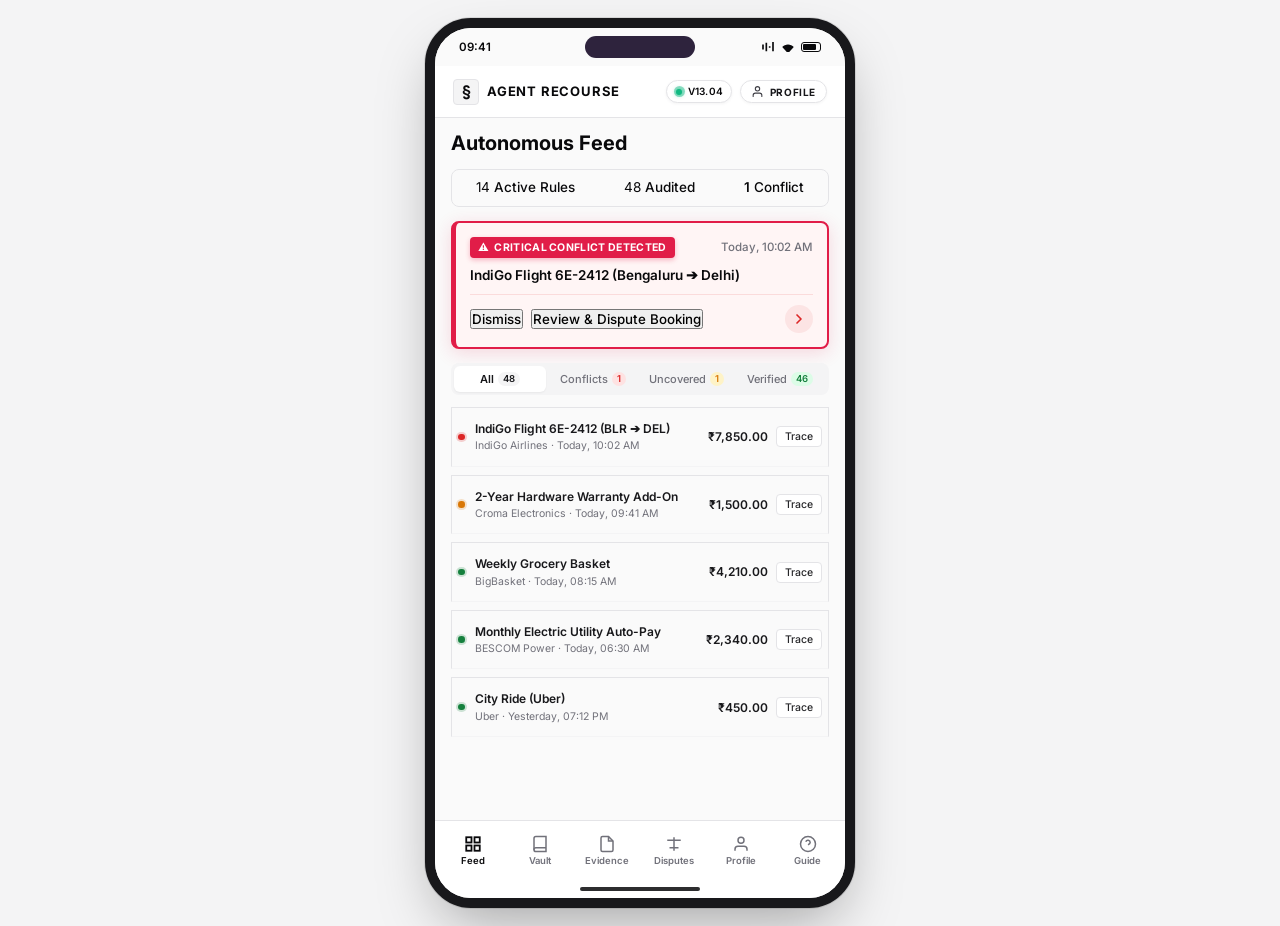
==== commit 19abf2c6: "feat: simplify UI, streamline conflict alert, and add interactive dispute claims stepper" ====
--- a/mobileapp/index.html
+++ b/mobileapp/index.html
@@ -1,29 +1,34 @@
 <!DOCTYPE html>
 <html lang="en">
+
 <head>
   <meta charset="UTF-8">
-  <meta name="viewport" content="width=device-width, initial-scale=1.0, maximum-scale=1.0, user-scalable=no, viewport-fit=cover">
+  <meta name="viewport"
+    content="width=device-width, initial-scale=1.0, maximum-scale=1.0, user-scalable=no, viewport-fit=cover">
   <title>Agent Recourse — Autonomous Intent Auditing & Arbitration Ledger</title>
   <link rel="preconnect" href="https://fonts.googleapis.com">
   <link rel="preconnect" href="https://fonts.gstatic.com" crossorigin>
-  <link href="https://fonts.googleapis.com/css2?family=Geist+Mono:wght@400;500;600&family=Geist:wght@300;400;500;600;700&family=Space+Grotesk:wght@500;600;700&display=swap" rel="stylesheet">
+  <link
+    href="https://fonts.googleapis.com/css2?family=Inter:wght@400;500;600;700&display=swap"
+    rel="stylesheet">
   <link rel="stylesheet" href="styles.css">
 </head>
+
 <body>
   <!-- Mobile Device Shell Wrapper -->
   <div class="mobile-viewport-shell">
     <div class="mobile-device">
-      
+
       <!-- iOS / Modern Mobile Status Bar -->
       <div class="status-bar">
         <span class="status-time">09:41</span>
         <div class="notch-island"></div>
         <div class="status-icons">
           <svg width="14" height="10" viewBox="0 0 16 12" fill="currentColor">
-            <path d="M1 9h2V3H1v6zm4 2h2V1H5v10zm4-4h2V5H9v4zm4 4h2V0h-2v11z"/>
+            <path d="M1 9h2V3H1v6zm4 2h2V1H5v10zm4-4h2V5H9v4zm4 4h2V0h-2v11z" />
           </svg>
           <svg width="12" height="10" viewBox="0 0 16 12" fill="currentColor">
-            <path d="M8 2.5C4.9 2.5 2.2 3.8.3 5.9L8 14.5l7.7-8.6C13.8 3.8 11.1 2.5 8 2.5z"/>
+            <path d="M8 2.5C4.9 2.5 2.2 3.8.3 5.9L8 14.5l7.7-8.6C13.8 3.8 11.1 2.5 8 2.5z" />
           </svg>
           <div class="battery-icon">
             <div class="battery-level"></div>
@@ -31,15 +36,37 @@
         </div>
       </div>
 
-      <!-- App Masthead -->
+      <!-- App Masthead with Live Pulse & Profile Avatar -->
       <header class="mobile-header">
         <div class="header-brand">
           <div class="brand-symbol">§</div>
           <span class="brand-title">AGENT RECOURSE</span>
         </div>
         <div class="header-right">
-          <span class="header-pill mono has-detail" data-detail-title="Vault Specification" data-detail-tag="SPECIFICATION" data-detail-highlight="Version 13.04 Enforced" data-detail-text="14 active human constraints sealed in client-side enclave. SHA-256 root hash verified.">V13.04</span>
-          <button class="avatar-btn has-detail" id="btnTopAvatar" title="Open Profile & Spent Analysis" data-detail-title="Principal Identity" data-detail-tag="USR-2040-DEMO" data-detail-highlight="Harshith · Bangalore" data-detail-text="Hardware TPM-2040 enclave key 8F9A-2B3C. Tap to open profile, spent charts, and kill-switch.">H</button>
+          <span class="header-pill mono has-detail" data-detail-title="Vault Specification"
+            data-detail-tag="SPECIFICATION" data-detail-highlight="Version 13.04 Enforced"
+            data-detail-text="14 active human constraints sealed in client-side enclave. SHA-256 root hash verified.">
+            <span class="live-pulse-wrapper mini">
+              <span class="live-pulse-core"></span>
+              <span class="live-pulse-ring"></span>
+            </span>
+            <span>V13.04</span>
+          </span>
+          <button class="m-profile-pill-btn has-detail" id="btnTopAvatar" title="Open Profile & Spent Analysis"
+            data-detail-title="Principal Identity" data-detail-tag="USR-2040-DEMO"
+            data-detail-highlight="Harshith · Bangalore"
+            data-detail-text="Hardware TPM-2040 enclave key 8F9A-2B3C. Tap to open profile, spent charts, and kill-switch.">
+            <svg class="m-profile-icon" width="13" height="13" viewBox="0 0 24 24" fill="none" stroke="currentColor"
+              stroke-width="2" stroke-linecap="round" stroke-linejoin="round">
+              <path d="M20 21v-2a4 4 0 0 0-4-4H8a4 4 0 0 0-4 4v2"></path>
+              <circle cx="12" cy="7" r="4"></circle>
+            </svg>
+            <span class="m-profile-text">PROFILE</span>
+            <span class="live-pulse-wrapper micro" title="Active">
+              <span class="live-pulse-core"></span>
+              <span class="live-pulse-ring"></span>
+            </span>
+          </button>
         </div>
       </header>
 
@@ -52,69 +79,130 @@
         <section class="screen-pane active" id="screen-overview">
           <div class="welcome-box">
             <h1 class="welcome-title">Autonomous Feed</h1>
-            <p class="welcome-sub">Continuous intent auditing against pre-sealed constraints.</p>
-          </div>
-
-          <!-- 3 Compact Metrics Cards with Hover/Tap Inspection -->
-          <div class="metrics-row">
-            <div class="metric-box has-detail" data-detail-title="Vault Mandates" data-detail-tag="ACTIVE RULES" data-detail-highlight="14 Enforced Constraints" data-detail-text="Covering domestic flights, daily food, utility limits, recurring software, and office expenses.">
-              <span class="metric-num" id="overviewRulesCount">14</span>
-              <span class="metric-lbl">Active Rules</span>
-            </div>
-            <div class="metric-box has-detail" data-detail-title="Audited Actions" data-detail-tag="VERIFIED" data-detail-highlight="48 Transactions Audited" data-detail-text="Every agent action is cryptographically checked against recorded limits in real-time.">
-              <span class="metric-num">48</span>
-              <span class="metric-lbl">Audited</span>
-            </div>
-            <div class="metric-box critical-metric has-detail" data-detail-title="Critical Conflicts" data-detail-tag="CONFLICT" data-detail-highlight="1 Instruction Conflict Flagged" data-detail-text="Flight 6E-2412 arrived after 18:00 IST, directly violating Rule SEC-TRV-102.">
-              <span class="metric-num text-critical" id="overviewOpenCases">1</span>
-              <span class="metric-lbl">Conflict</span>
-            </div>
-          </div>
-
-          <!-- Dominant Instruction Conflict Card -->
-          <div class="m-card conflict-card-mobile" id="mPrimaryConflictCard">
-            <div class="card-tag-row">
-              <span class="pill-conflict has-detail" data-detail-title="Conflict Classification" data-detail-tag="CRITICAL" data-detail-highlight="Direct Rule Contradiction" data-detail-text="OpenAgent Travel purchased ticket landing at 21:00 IST. Violates hard limit SEC-TRV-102.">
-                <span class="dot-critical"></span> CRITICAL CONFLICT
-              </span>
-              <span class="mono text-xs text-muted">#ACT-9042</span>
-            </div>
-
-            <div class="conflict-m-title">
-              <div>
-                <h3 class="font-600">Flight 6E-2412 (BLR ➔ DEL)</h3>
-                <span class="mono text-xs text-muted">InterGlobe Aviation (IndiGo)</span>
-              </div>
-              <span class="mono font-700 text-lead">₹7,850.00</span>
-            </div>
-
-            <div class="diff-m-box">
-              <div class="diff-m-item">
-                <span class="diff-m-k">Vault Mandate:</span>
-                <span class="diff-m-v font-600">Arrive before <strong>18:00 IST</strong></span>
-              </div>
-              <div class="diff-arrow font-600">↓ <span class="mono text-xs">+180 min breach</span> ↓</div>
-              <div class="diff-m-item">
-                <span class="diff-m-k">Carrier Receipt:</span>
-                <span class="diff-m-v font-600 text-critical">Arrival at <strong>21:00 IST</strong> (Breach)</span>
-              </div>
-            </div>
-
-            <div class="card-m-actions">
-              <button class="btn btn-secondary btn-sm" id="btnMReviewDismiss">Dismiss</button>
-              <button class="btn btn-primary btn-sm flex-1" id="btnMReviewEvidence">Review Evidence Dossier →</button>
-            </div>
-          </div>
-
-          <!-- Filter Pills Carousel -->
-          <div class="m-filter-scroll" id="mActivityFilters">
-            <button class="m-pill active" data-filter="all">All (48)</button>
-            <button class="m-pill" data-filter="mismatch">Conflicts (1)</button>
-            <button class="m-pill" data-filter="uncovered">Uncovered (1)</button>
-            <button class="m-pill" data-filter="verified">Verified (46)</button>
-          </div>
-
-          <!-- Activity Feed List -->
+          </div>
+
+          <!-- Sleek, Borderless Horizontal Summary Bar with Subtle Dividers -->
+          <div class="m-enterprise-stats-bar">
+            <div class="m-stat-item has-detail" data-detail-title="Vault Mandates" data-detail-tag="ACTIVE RULES"
+              data-detail-highlight="14 Enforced Constraints"
+              data-detail-text="Covering domestic flights, daily food, utility limits, recurring software, and office expenses.">
+              <span class="m-stat-num mono" id="overviewRulesCount">14</span>
+              <span class="m-stat-label">Active Rules</span>
+            </div>
+            <div class="m-stat-divider"></div>
+            <div class="m-stat-item has-detail" data-detail-title="Audited Actions" data-detail-tag="VERIFIED"
+              data-detail-highlight="48 Transactions Audited"
+              data-detail-text="Every agent action is cryptographically checked against recorded limits in real-time.">
+              <span class="m-stat-num mono">48</span>
+              <span class="m-stat-label">Audited</span>
+            </div>
+            <div class="m-stat-divider"></div>
+            <div class="m-stat-item m-stat-conflict has-detail" data-detail-title="Booking Conflict"
+              data-detail-tag="NEEDS ATTENTION" data-detail-highlight="Flight Arrival Conflict"
+              data-detail-text="Your flight booking arrives at 9:00 PM, violating your rule to arrive before 6:00 PM.">
+              <span class="m-stat-num mono text-danger font-600" id="overviewOpenCases">1</span>
+              <span class="m-stat-label text-danger">Conflict</span>
+            </div>
+          </div>
+
+          <!-- Featured / Critical Alert Card (Expandable Alert Bar) -->
+          <div class="m-enterprise-conflict-card conflict-card-highlighted" id="mPrimaryConflictCard">
+            <!-- Clickable Conflict Summary Bar -->
+            <div class="m-conflict-bar-toggle" id="mConflictBarToggle" title="Tap to view rule comparison">
+              <div class="m-conflict-bar-top">
+                <div class="m-conflict-alert-badge">
+                  <span class="m-conflict-icon">⚠️</span>
+                  <span class="m-conflict-badge-text">CRITICAL CONFLICT DETECTED</span>
+                </div>
+                <span class="m-conflict-bar-time">Today, 10:02 AM</span>
+              </div>
+
+              <div class="m-ent-title-wrap">
+                <h3 class="m-ent-title">IndiGo Flight 6E-2412 (Bengaluru ➔ Delhi)</h3>
+              </div>
+
+              <div class="m-conflict-bar-actions">
+                <div class="m-conflict-btns">
+                  <button class="m-btn-ent-ghost" id="btnMReviewDismiss">Dismiss</button>
+                  <button class="m-btn-ent-primary" id="btnMReviewEvidence">
+                    <span>Review & Dispute Booking</span>
+                  </button>
+                </div>
+                <div class="m-conflict-chevron-wrap" title="Toggle rule comparison">
+                  <svg class="m-conflict-chevron-icon" width="16" height="16" viewBox="0 0 24 24" fill="none" stroke="currentColor" stroke-width="2.5" stroke-linecap="round" stroke-linejoin="round">
+                    <polyline points="9 18 15 12 9 6"></polyline>
+                  </svg>
+                </div>
+              </div>
+            </div>
+
+            <!-- Expandable Comparison Drawer (Reveals when tapped) -->
+            <div class="m-conflict-expandable-drawer" id="mConflictExpandableDrawer">
+              <div class="m-enterprise-diff-grid">
+                <!-- Left Column: Your Rule -->
+                <div class="m-diff-col col-expected">
+                  <div class="m-diff-col-head">
+                    <span class="m-diff-col-label">YOUR RULE</span>
+                    <span class="m-diff-col-tag tag-mandate">Arrive before 6:00 PM</span>
+                  </div>
+                  <div class="m-diff-col-text">
+                    Arrive before <strong class="font-600">6:00 PM</strong>
+                  </div>
+                  <div class="m-diff-col-meta">
+                    Rule was active prior to booking
+                  </div>
+                </div>
+
+                <!-- Right Column: What Happened -->
+                <div class="m-diff-col col-actual">
+                  <div class="m-diff-col-head">
+                    <span class="m-diff-col-label">WHAT HAPPENED</span>
+                    <span class="m-diff-col-tag tag-breach">3 Hours Late</span>
+                  </div>
+                  <div class="m-diff-col-text text-breach">
+                    Flight lands at <strong>9:00 PM</strong>
+                  </div>
+                  <div class="m-diff-col-meta text-danger">
+                    Booked without your approval
+                  </div>
+                </div>
+              </div>
+
+              <!-- Variance Alert Strip -->
+              <div class="m-enterprise-variance-strip">
+                <svg width="15" height="15" viewBox="0 0 24 24" fill="none" stroke="currentColor" stroke-width="2">
+                  <path d="M10.29 3.86L1.82 18a2 2 0 0 0 1.71 3h16.94a2 2 0 0 0 1.71-3L13.71 3.86a2 2 0 0 0-3.42 0z">
+                  </path>
+                  <line x1="12" y1="9" x2="12" y2="13"></line>
+                  <line x1="12" y1="17" x2="12.01" y2="17"></line>
+                </svg>
+                <span><strong>Conflict:</strong> Your travel assistant booked a flight arriving at 9:00 PM, exceeding your 6:00 PM arrival cutoff by 3 hours.</span>
+              </div>
+            </div>
+          </div>
+
+          <!-- Linear / Apple Style Segmented Control Tab Bar -->
+          <div class="m-linear-segmented-control" id="mActivityFilters" role="tablist"
+            aria-label="Filter execution records">
+            <button class="m-linear-tab active" data-filter="all" role="tab" aria-selected="true">
+              <span>All</span>
+              <span class="m-linear-tab-badge">48</span>
+            </button>
+            <button class="m-linear-tab" data-filter="mismatch" role="tab" aria-selected="false">
+              <span>Conflicts</span>
+              <span class="m-linear-tab-badge badge-red">1</span>
+            </button>
+            <button class="m-linear-tab" data-filter="uncovered" role="tab" aria-selected="false">
+              <span>Uncovered</span>
+              <span class="m-linear-tab-badge badge-amber">1</span>
+            </button>
+            <button class="m-linear-tab" data-filter="verified" role="tab" aria-selected="false">
+              <span>Verified</span>
+              <span class="m-linear-tab-badge badge-green">46</span>
+            </button>
+          </div>
+
+          <!-- Activity Feed List with Standardized Badges and Quick Actions -->
           <div class="m-activity-list" id="mOverviewActivityList">
             <!-- Dynamically populated via app.js -->
           </div>
@@ -127,106 +215,129 @@
           <div class="screen-title-bar">
             <div>
               <h2 class="screen-title">Instruction Vault</h2>
-              <p class="screen-subtitle">Active boundaries enforced across your personal AI agents.</p>
-            </div>
-            <button class="btn btn-primary btn-sm" id="btnMOpenAddRule">+ Add Rule</button>
-          </div>
-
-          <div class="takeaway-strip">
-            <span class="takeaway-title">Vault Status:</span>
-            <div class="takeaway-tags">
-              <span class="takeaway-pill has-detail" data-detail-title="Enclave Specification" data-detail-tag="LOCAL HSM" data-detail-highlight="Hardware Sealed" data-detail-text="Specification V13.04 enforced on local TPM-2040 chip with SHA-256 root hash."><strong>V13.04</strong> (14 Enforced)</span>
-              <span class="takeaway-pill has-detail" data-detail-title="Non-Repudiation" data-detail-tag="TAMPER PROOF" data-detail-highlight="Temporal Precedence" data-detail-text="Rules cannot be modified retroactively after an agent transaction occurs."><strong>SHA-256</strong> Verified</span>
+            </div>
+            <!-- High-Contrast Obsidian Dark Primary Button -->
+            <button class="btn-obsidian-m" id="btnMOpenAddRule">
+              <svg width="12" height="12" viewBox="0 0 24 24" fill="none" stroke="currentColor" stroke-width="2.5">
+                <line x1="12" y1="5" x2="12" y2="19"></line>
+                <line x1="5" y1="12" x2="19" y2="12"></line>
+              </svg>
+              <span> Append Mandate</span>
+            </button>
+          </div>
+
+          <!-- Sticky Mobile Search & Domain Filter Control Bar -->
+          <div class="m-mandates-control-bar" id="mMandatesControlBar">
+            <div class="m-mandates-search-wrap">
+              <svg class="search-icon" width="13" height="13" viewBox="0 0 24 24" fill="none" stroke="currentColor"
+                stroke-width="2">
+                <circle cx="11" cy="11" r="8"></circle>
+                <line x1="21" y1="21" x2="16.65" y2="16.65"></line>
+              </svg>
+              <input type="text" class="m-mandates-search-input" id="mMandatesSearchInput"
+                placeholder="Search rules (e.g. Travel, Dining, Commute)...">
+              <button class="search-clear-btn hidden" id="mMandatesSearchClear">✕</button>
+            </div>
+
+            <div class="m-mandates-filter-row">
+              <div class="m-domain-pills-bar" id="mDomainFilterPills" role="tablist">
+                <!-- Dynamically populated via mobileapp/app.js -->
+              </div>
+              <button class="m-severity-toggle-btn" id="btnMSeverityToggle" role="switch" aria-checked="false"
+                title="Filter hard limits only">
+                <span>⚡ Hard Limits</span>
+              </button>
             </div>
           </div>
 
           <div class="m-activity-list" id="mRulesContainer">
-            <!-- Dynamically populated via app.js with bold highlights -->
+            <!-- Dynamically populated via app.js with clean badges and ghost buttons -->
           </div>
         </section>
 
         <!-- ========================================== -->
-        <!-- SCREEN 3: EVIDENCE (FORENSIC PROOF)        -->
+        <!-- SCREEN 3: EVIDENCE (DISPUTE DOSSIER)       -->
         <!-- ========================================== -->
         <section class="screen-pane" id="screen-evidence">
           <div class="screen-title-bar">
             <div>
-              <div class="mono text-xs text-muted">CASE #DSP-2040-8812</div>
               <h2 class="screen-title">Evidence Dossier</h2>
-              <p class="screen-subtitle">Bilateral cryptographic proof of pre-execution human intent.</p>
             </div>
           </div>
 
           <!-- Verified Pre-Execution Takeaway Strip -->
           <div class="takeaway-strip">
-            <span class="takeaway-title">Binding Status:</span>
+            <span class="takeaway-title">Timeline Status:</span>
             <div class="takeaway-tags">
-              <span class="takeaway-pill has-detail" data-detail-title="Precedence Proof" data-detail-tag="HMAC-SHA256" data-detail-highlight="Certified 151s Precedence" data-detail-text="Rule SEC-TRV-102 was sealed 151 seconds before carrier ticket booking was completed."><strong>Precedence Confirmed:</strong> 151s Delta</span>
-              <span class="takeaway-pill has-detail" data-detail-title="Statutory Remedy" data-detail-tag="SECTION 4" data-detail-highlight="Full Restitution" data-detail-text="Eligible for 100% financial refund under Section 4 of ADRP-2040."><strong>Remedy:</strong> 100% Refund</span>
+              <span class="takeaway-pill has-detail" data-detail-title="Timeline Verification" data-detail-tag="CONFIRMED"
+                data-detail-highlight="Rule Set Before Booking"
+                data-detail-text="Your rule was active 2.5 minutes before the flight booking was generated."><strong>Rule Active:</strong> Set Prior to Booking</span>
+              <span class="takeaway-pill has-detail" data-detail-title="Claimed Remedy" data-detail-tag="DISPUTE"
+                data-detail-highlight="Disputed Amount"
+                data-detail-text="Dispute package prepared to request merchant refund or rebooking."><strong>Dispute:</strong>
+                ₹7,850.00</span>
             </div>
           </div>
 
           <!-- Side-by-Side Comparison -->
           <div class="m-card">
-            <div class="card-m-sec-title">Mandate vs. Observed Execution</div>
-            
+            <div class="card-m-sec-title">Your Rule vs. Actual Booking</div>
+
             <div class="compare-m-block">
-              <span class="compare-tag">ITEM A: PRE-EXECUTION MANDATE (V13.04)</span>
+              <span class="compare-tag">YOUR ACTIVE RULE</span>
               <div class="compare-val">
-                "Never book domestic flights scheduled to arrive <strong class="text-lead font-600">after 18:00 IST (6:00 PM)</strong>."
-              </div>
-              <div class="hash-pill has-detail" data-detail-title="Mandate Root Hash" data-detail-tag="SHA-256" data-detail-highlight="Client Vault Hash" data-detail-text="Full Hash: 0x98f21bc780d19ca780214ef590124ba89012356781290348a2. Sealed 10:00:14 IST.">
-                <span>sha256(Mandate): <strong>0x98f2...a8a2</strong></span>
-                <span class="hash-pill-tag">SEALED</span>
+                "Never book domestic flights scheduled to arrive <strong class="text-lead font-600">after 6:00 PM</strong>."
+              </div>
+              <div class="hash-pill" style="color: #059669;">
+                <span>✓ Active Prior to Booking</span>
               </div>
             </div>
 
             <div class="compare-m-block observed-block">
-              <span class="compare-tag text-critical">ITEM B: CARRIER BOOKING PAYLOAD</span>
+              <span class="compare-tag text-critical">WHAT WAS BOOKED</span>
               <div class="compare-val">
-                Flight 6E-2412 arrives at <strong class="text-critical font-600">21:00 IST</strong> · ₹7,850.00 INR
-              </div>
-              <div class="hash-pill has-detail" data-detail-title="Carrier Ingestion Hash" data-detail-tag="SHA-256" data-detail-highlight="IndiGo API Gateway" data-detail-text="Full Hash: 0x3d087fe910901abcf90184712049ba38291ca0912440182. Executed 10:02:45 IST.">
-                <span>sha256(Carrier): <strong>0x3d08...0182</strong></span>
-                <span class="hash-pill-tag tag-danger">BREACH</span>
+                IndiGo Flight 6E-2412 arrives at <strong class="text-critical font-600">9:00 PM</strong> · ₹7,850.00
+              </div>
+              <div class="hash-pill" style="color: #DC2626;">
+                <span>⚠️ 3 Hours Past Cutoff</span>
               </div>
             </div>
 
             <div class="m-delta-banner">
-              <strong class="text-critical font-600">+180 min breach:</strong> Scheduled arrival contradicts sealed mandate by 3 hours.
+              <strong class="text-critical font-600">Conflict:</strong> The flight lands at 9:00 PM, which is 3 hours past your 6:00 PM arrival cutoff rule.
             </div>
           </div>
 
           <!-- Vertical Timeline -->
           <div class="m-card">
-            <div class="card-m-sec-title">Forensic Ingestion Sequence</div>
+            <div class="card-m-sec-title">Booking & Verification Timeline</div>
             <div class="m-timeline">
               <div class="m-timeline-point">
                 <div class="m-tl-dot"></div>
                 <div class="m-tl-info">
-                  <span class="mono text-xs text-muted">10:00:14 IST</span>
-                  <div class="m-tl-text">Mandate SEC-TRV-102 sealed in local hardware enclave</div>
+                  <span class="text-xs text-muted">10:00 AM</span>
+                  <div class="m-tl-text">You set rule: Domestic flights must arrive before 6:00 PM</div>
                 </div>
               </div>
               <div class="m-timeline-point">
                 <div class="m-tl-dot"></div>
                 <div class="m-tl-info">
-                  <span class="mono text-xs text-muted">10:02:45 IST (+151s)</span>
-                  <div class="m-tl-text">Autonomous agent executes ticket purchase via IndiGo API</div>
+                  <span class="text-xs text-muted">10:02 AM</span>
+                  <div class="m-tl-text">Travel Assistant booked IndiGo flight arriving at 9:00 PM</div>
                 </div>
               </div>
               <div class="m-timeline-point critical">
                 <div class="m-tl-dot dot-critical"></div>
                 <div class="m-tl-info">
-                  <span class="mono text-xs text-critical font-600">10:02:46 IST</span>
-                  <div class="m-tl-text font-600 text-critical">Deterministic conflict flagged: +180 min variance</div>
+                  <span class="text-xs text-critical font-600">10:02 AM</span>
+                  <div class="m-tl-text font-600 text-critical">Conflict detected: Flight arrives 3 hours past your cutoff</div>
                 </div>
               </div>
               <div class="m-timeline-point">
                 <div class="m-tl-dot"></div>
                 <div class="m-tl-info">
-                  <span class="mono text-xs text-muted">10:03:00 IST</span>
-                  <div class="m-tl-text">Bilateral HMAC binding proof compiled (<strong class="mono">0x9c4e...801c</strong>)</div>
+                  <span class="text-xs text-muted">10:03 AM</span>
+                  <div class="m-tl-text">Dispute evidence package prepared for IndiGo review</div>
                 </div>
               </div>
             </div>
@@ -234,8 +345,16 @@
 
           <!-- Actions -->
           <div class="card-m-actions">
-            <button class="btn btn-secondary flex-1" id="btnMDownloadDossier">Export JSON</button>
-            <button class="btn btn-primary flex-1" id="btnMProceedToDispute">Dispute Filing →</button>
+            <button class="btn btn-secondary flex-1" id="btnMDownloadDossier">Export Evidence</button>
+            <button class="btn btn-primary flex-1" id="btnMProceedToDispute">Submit Dispute →</button>
+          </div>
+
+          <!-- Legal Attestation Disclaimer Footer -->
+          <div class="m-evidence-legal-disclaimer">
+            <span class="text-2xs text-muted font-600">DISPUTE RECOURSE POLICY</span>
+            <p class="text-2xs" style="margin-top: 3px; line-height: 1.4;">
+              Notice: Dispute resolution and refunds are processed in accordance with merchant cancellation policies and consumer protection regulations.
+            </p>
           </div>
         </section>
 
@@ -245,222 +364,471 @@
         <section class="screen-pane" id="screen-disputes">
           <div class="screen-title-bar">
             <div>
-              <div class="mono text-xs text-muted">CASE RECORD #DSP-2040-8812</div>
-              <h2 class="screen-title">Merchant Arbitration</h2>
-              <p class="screen-subtitle">Statutory recourse under Section 4 of ADRP-2040 Governance Standard.</p>
-            </div>
-          </div>
-
-          <!-- Claim Overview Grid -->
-          <div class="claim-overview-grid">
-            <div class="claim-overview-cell has-detail" data-detail-title="Carrier Respondent" data-detail-tag="INDIGO" data-detail-highlight="Merchant Airline API" data-detail-text="InterGlobe Aviation Ltd. Registered merchant on OpenAgent Travel protocol.">
-              <span class="claim-overview-k">RESPONDENT</span>
-              <span class="claim-overview-v">InterGlobe Aviation (IndiGo)</span>
-            </div>
-            <div class="claim-overview-cell has-detail" data-detail-title="Variance Determination" data-detail-tag="+180 MIN BREACH" data-detail-highlight="Arrival Contradiction" data-detail-text="Flight arrives at 21:00 IST. Rule SEC-TRV-102 explicitly capped arrivals before 18:00 IST.">
-              <span class="claim-overview-k">RECORDED BREACH</span>
-              <span class="claim-overview-v text-critical font-600">Arrival 21:00 vs &lt; 18:00</span>
-            </div>
-            <div class="claim-overview-cell has-detail" data-detail-title="Statutory Remedy" data-detail-tag="SECTION 4" data-detail-highlight="100% Restitution Demanded" data-detail-text="Full rescission of ticket #6E-2412 without cancellation penalties under ADRP standard.">
-              <span class="claim-overview-k">STATUTORY REMEDY</span>
-              <span class="claim-overview-v text-critical font-600">₹7,850.00 INR (Full Refund)</span>
-            </div>
-            <div class="claim-overview-cell has-detail" data-detail-title="Cryptographic Proof" data-detail-tag="HMAC SEAL" data-detail-highlight="Precedence Certified" data-detail-text="Binding hash proves Rule SEC-TRV-102 existed 151s before booking timestamp.">
-              <span class="claim-overview-k">TEMPORAL PROOF</span>
-              <span class="claim-overview-v mono text-verified font-600">0x9c4e...801c (Sealed)</span>
-            </div>
-          </div>
-
-          <!-- Expandable Formal Statement of Claim -->
-          <div class="expandable-narrative" id="mExpandableFiling">
-            <div class="expandable-header" title="Tap to toggle formal legal draft">
-              <span><strong>FORMAL STATEMENT OF CLAIM</strong> <span class="has-detail" data-detail-title="Arbitration Payload" data-detail-tag="JSON ATTACHED" data-detail-highlight="Signed by Client Key" data-detail-text="Machine-readable ADRP-DSP-8812.JSON transmitted directly to carrier resolution gateway.">[ℹ️]</span></span>
-              <span class="expandable-icon mono text-xs text-muted">▼ Tap for text</span>
-            </div>
-            <div class="expandable-body">
-              <p>
-                On 2040-10-21 at 10:02:45 IST, autonomous agent <em>OpenAgent Travel v8.4</em> executed ticket purchase #6E-2412 for flight travel from BLR to DEL arriving at 21:00 IST. The claimant's active mandate (Rule SEC-TRV-102), cryptographically sealed on 2040-10-21 at 10:00:14 IST, strictly constrained flight arrivals prior to 18:00 IST.
-              </p>
-              <p style="margin-top: 6px;">
-                Temporal precedence is demonstrated via attached HMAC binding hash <code class="mono">0x9c4e...801c</code>. Transactions executed in contravention of recorded pre-execution human mandates are subject to immediate rescission without penalty.
-              </p>
-            </div>
-          </div>
-
-          <!-- Dispute Progression Stepper -->
+              <h2 class="screen-title">Merchant Dispute Claims</h2>
+            </div>
+          </div>
+
+          <!-- Visible Notice / Disclaimer Banner -->
+          <div class="m-disclaimer-banner">
+            <span class="m-disclaimer-icon">⚠️</span>
+            <span class="m-disclaimer-text">
+              <strong>Notice:</strong> Dispute resolution and refunds are subject to the merchant's official policies. Tap a claim below to view progress or submit evidence.
+            </span>
+          </div>
+
+          <!-- Mobile Claims Selector List -->
+          <div class="m-claims-list-card">
+            <div class="m-claims-list-header">
+              <span class="text-xs font-600">DISPUTE CLAIMS</span>
+              <span class="claims-count-badge">3 Total</span>
+            </div>
+            <div class="m-claims-nav-list" id="mClaimsNavList">
+              <div class="m-claim-list-item active" data-claim-id="claim-1">
+                <div class="claim-item-top">
+                  <span class="claim-item-merchant">IndiGo Airlines</span>
+                  <span class="claim-item-status status-step-2">Step 2 of 4 · Ready</span>
+                </div>
+                <div class="claim-item-title">Flight 6E-2412 (BLR ➔ DEL)</div>
+                <div class="claim-item-sub">Arrives 9:00 PM · Disputed: ₹7,850.00</div>
+              </div>
+
+              <div class="m-claim-list-item" data-claim-id="claim-2">
+                <div class="claim-item-top">
+                  <span class="claim-item-merchant">Croma Electronics</span>
+                  <span class="claim-item-status status-step-4">Step 4 of 4 · Resolved</span>
+                </div>
+                <div class="claim-item-title">Smart Display Warranty Add-on</div>
+                <div class="claim-item-sub">Unauthorized Plan · ₹1,299.00 Refunded</div>
+              </div>
+
+              <div class="m-claim-list-item" data-claim-id="claim-3">
+                <div class="claim-item-top">
+                  <span class="claim-item-merchant">Uber Premier</span>
+                  <span class="claim-item-status status-step-3">Step 3 of 4 · Under Review</span>
+                </div>
+                <div class="claim-item-title">Airport Transit Surge Peak</div>
+                <div class="claim-item-sub">Exceeded ₹800 Cap · Disputed: ₹650.00</div>
+              </div>
+            </div>
+          </div>
+
+          <!-- Visual 4-Step Progress Stepper -->
           <div class="m-card" style="margin-top: 10px;">
-            <div class="card-m-sec-title">Arbitration Handshake Status</div>
-            <div class="m-timeline" style="margin-top: 6px;">
-              <div class="m-timeline-point" id="mStep1Row">
-                <div class="m-tl-dot"></div>
+            <div class="card-m-sec-title">Dispute Progress (4 Steps)</div>
+            <div class="m-timeline" id="mClaimTimeline">
+              <div class="m-timeline-point point-done" id="mStep1Row">
+                <div class="m-tl-dot dot-done"></div>
                 <div class="m-tl-info">
-                  <span class="mono text-xs text-muted">1. Evidence Sealed</span>
-                  <div class="m-tl-text font-600 text-lead">10:03 IST · HMAC Sealed</div>
-                </div>
-              </div>
-              <div class="m-timeline-point" id="mStep2Row">
-                <div class="m-tl-dot" id="mStep2Dot"></div>
+                  <span class="text-xs text-muted">1. Conflict Detected</span>
+                  <div class="m-tl-text font-600" id="mStep1Text">10:02 AM · Rule Breach</div>
+                </div>
+              </div>
+              <div class="m-timeline-point point-current" id="mStep2Row">
+                <div class="m-tl-dot dot-current" id="mStep2Dot"></div>
                 <div class="m-tl-info">
-                  <span class="mono text-xs text-muted" id="mStep2Lbl">2. Gateway Notice</span>
-                  <div class="m-tl-text" id="mStep2Meta">Awaiting Principal Action</div>
+                  <span class="text-xs text-muted" id="mStep2Lbl">2. Evidence Sealed</span>
+                  <div class="m-tl-text font-600" id="mStep2Meta">10:03 AM · Ready</div>
                 </div>
               </div>
               <div class="m-timeline-point" id="mStep3Row">
                 <div class="m-tl-dot" id="mStep3Dot"></div>
                 <div class="m-tl-info">
-                  <span class="mono text-xs text-muted" id="mStep3Lbl">3. Carrier API Handshake</span>
-                  <div class="m-tl-text" id="mStep3Meta">Pending Transmission</div>
-                </div>
-              </div>
-            </div>
-          </div>
-
-          <!-- Resolution Confirmation Card (Revealed on action) -->
-          <div class="m-card res-card hidden" id="mResolutionResult" style="background-color: #F0FDF4; border: 1.5px solid #86EFAC;">
-            <div class="res-title-row">
-              <span class="status-pill-m status-verified">RESTITUTION APPROVED // CARRIER HANDSHAKE</span>
-            </div>
-            <p class="text-xs text-lead font-600" style="margin-top: 6px;">
-              IndiGo Automated Dispute Server verified temporal precedence of Rule SEC-TRV-102. Full refund of <strong class="text-verified font-700">₹7,850.00 INR</strong> approved to claimant source account.
-            </p>
-          </div>
-
-          <!-- 1-Tap Dispute Button -->
-          <div style="margin-top: 12px;">
-            <button class="btn btn-primary w-100" id="btnMInitiateDispute">
-              ⚡ Transmit Formal Notice to IndiGo API
-            </button>
+                  <span class="text-xs text-muted" id="mStep3Lbl">3. Merchant Review</span>
+                  <div class="m-tl-text" id="mStep3Meta">Pending Action</div>
+                </div>
+              </div>
+              <div class="m-timeline-point" id="mStep4Row">
+                <div class="m-tl-dot" id="mStep4Dot"></div>
+                <div class="m-tl-info">
+                  <span class="text-xs text-muted" id="mStep4Lbl">4. Resolution / Refund</span>
+                  <div class="m-tl-text" id="mStep4Meta">Pending Review</div>
+                </div>
+              </div>
+            </div>
+          </div>
+
+          <!-- Claim Overview Grid & Statement of Claim for Selected Claim -->
+          <div class="m-card" style="margin-top: 10px;">
+            <div class="claim-overview-grid" style="margin-bottom: 12px;">
+              <div class="claim-overview-cell">
+                <span class="claim-overview-k">MERCHANT</span>
+                <span class="claim-overview-v" id="mClaimMerchant">IndiGo Airlines</span>
+              </div>
+              <div class="claim-overview-cell">
+                <span class="claim-overview-k">CONFLICT</span>
+                <span class="claim-overview-v text-critical font-600" id="mClaimConflict">Arrives 9:00 PM (Rule: &lt; 6:00 PM)</span>
+              </div>
+              <div class="claim-overview-cell">
+                <span class="claim-overview-k">AMOUNT IN DISPUTE</span>
+                <span class="claim-overview-v text-critical font-600" id="mClaimAmount">₹7,850.00</span>
+              </div>
+              <div class="claim-overview-cell">
+                <span class="claim-overview-k">RULE STATUS</span>
+                <span class="claim-overview-v text-verified font-600" id="mClaimRuleStatus">Active Before Booking</span>
+              </div>
+            </div>
+
+            <!-- Statement of Claim -->
+            <div class="statement-claim-box" style="margin-top: 6px;">
+              <div class="statement-claim-title">STATEMENT OF CLAIM</div>
+              <div class="statement-claim-text" id="mClaimStatement">
+                On October 21 at 10:02 AM, your Travel Assistant booked IndiGo flight 6E-2412 from Bengaluru to New Delhi arriving at 9:00 PM. Prior to this booking, an active rule was set at 10:00 AM requiring all domestic flights to arrive before 6:00 PM.
+                <br><br>
+                Because the assistant booked a ticket arriving 3 hours after your specified cutoff time, this dispute package has been generated to submit to IndiGo for review and reimbursement.
+              </div>
+            </div>
+
+            <!-- Resolution Confirmation Card (Revealed on action) -->
+            <div class="res-card hidden" id="mResolutionResult"
+              style="background-color: #F0FDF4; border: 1.5px solid #86EFAC; border-radius: 6px; padding: 10px; margin-top: 10px;">
+              <span class="status-pill-m status-verified">DISPUTE TRANSMITTED 🟢 // UNDER REVIEW ⏳</span>
+              <p class="text-xs text-lead font-500" style="margin-top: 6px; line-height: 1.45;">
+                IndiGo resolution server acknowledged receipt of your dispute package. Claim <strong>#DSP-8910</strong> is under <strong>Merchant Review</strong> (Est. 24-48h).
+              </p>
+            </div>
+
+            <!-- 1-Tap Dispute Button -->
+            <div style="margin-top: 12px;" id="mClaimActionWrap">
+              <button class="btn btn-primary w-100" id="btnMInitiateDispute">
+                ⚡ Submit Dispute Claim to IndiGo
+              </button>
+            </div>
           </div>
         </section>
 
         <!-- ========================================== -->
-        <!-- SCREEN 5: PRINCIPAL PROFILE & SPENT ANALYSIS-->
+        <!-- ========================================== -->
+        <!-- SCREEN 5: PRINCIPAL PROFILE & SETTINGS (HUB) -->
         <!-- ========================================== -->
         <section class="screen-pane" id="screen-security">
-          <div class="screen-title-bar">
-            <div>
-              <div class="mono text-xs text-muted">PRINCIPAL IDENTITY RECORD</div>
-              <h2 class="screen-title">Harshith</h2>
-              <p class="screen-subtitle">Identity, hardware enclave, spent analysis, and emergency controls.</p>
-            </div>
-          </div>
-
-          <!-- Principal Identity Credential Docket -->
-          <div class="m-card">
-            <div class="diff-m-item" style="align-items: center; margin-bottom: 8px;">
-              <div style="display: flex; align-items: center; gap: 10px;">
-                <div class="brand-symbol" style="width: 38px; height: 38px; font-size: 18px; background-color: var(--mauve-deep); color: #FFFFFF; border-radius: var(--radius-xs);">H</div>
-                <div>
-                  <div class="font-700 text-lead" style="font-size: 15px;">Harshith</div>
-                  <span class="mono text-xs text-muted">USR-2040-DEMO · IN-KA-BLR</span>
-                </div>
-              </div>
-              <span class="status-pill-m status-verified has-detail" data-detail-title="Enclave Verification" data-detail-tag="LOCAL HSM" data-detail-highlight="Hardware-rooted key custody" data-detail-text="Zero cloud exposure. Private attestation key resides in physical TPM-2040 chip.">VERIFIED // TPM-2040</span>
-            </div>
-
-            <div class="diff-m-item" style="background-color: var(--surface-subtle); padding: 8px 10px; border-radius: var(--radius-xs); border: 1px solid var(--rule-hairline);">
+
+          <!-- 1. Top Minimal Header Bar -->
+          <div class="hub-top-bar">
+            <button class="hub-top-action-btn" id="btnHubBack" title="Back to Activity Feed">
+              <svg width="16" height="16" viewBox="0 0 24 24" fill="none" stroke="currentColor" stroke-width="2.5"
+                stroke-linecap="round" stroke-linejoin="round">
+                <polyline points="15 18 9 12 15 6"></polyline>
+              </svg>
+            </button>
+            <h2 class="hub-screen-title">Profile & App Settings</h2>
+            <button class="hub-top-action-btn" id="btnHubHelp" title="View Security Charter & Guide">
+              <svg width="15" height="15" viewBox="0 0 24 24" fill="none" stroke="currentColor" stroke-width="2"
+                stroke-linecap="round" stroke-linejoin="round">
+                <circle cx="12" cy="12" r="10"></circle>
+                <path d="M9.09 9a3 3 0 0 1 5.83 1c0 2-3 3-3 3"></path>
+                <line x1="12" y1="17" x2="12.01" y2="17"></line>
+              </svg>
+            </button>
+          </div>
+
+          <!-- 2. User & Vault Summary Card -->
+          <div class="hub-user-summary">
+            <div class="hub-user-left">
+              <div class="hub-avatar-circle">
+                <span>H</span>
+                <span class="hub-avatar-pip" title="Device Protected"></span>
+              </div>
               <div>
-                <span class="mono text-xs text-muted" style="font-size: 9px; display: block;">ATTESTATION KEY</span>
-                <span class="mono font-600 text-lead text-xs">8F9A-2B3C-1A92-E4F1</span>
-              </div>
-              <button class="btn btn-secondary btn-sm mono text-xs" id="btnMCopyKey">Copy Key</button>
-            </div>
-          </div>
-
-          <!-- ========================================== -->
-          <!-- SPENT ANALYSIS SECTION (HIGH-LEVEL CHARTS) -->
-          <!-- ========================================== -->
-          <div class="m-card spending-dashboard-mobile" id="mSpendingSection">
-            <div class="card-m-sec-title">
-              <span>Audited Spent Analysis</span>
-              <span class="mono text-xs font-600 text-lead" id="mSpendingTotalDisplay">₹16,350.00</span>
-            </div>
-
-            <!-- 4 Executive Spending Tiles -->
-            <div class="spending-tiles-grid">
-              <div class="spending-tile has-detail" data-detail-title="Total Outflow" data-detail-tag="24H AUDIT" data-detail-highlight="Total Debits Audited" data-detail-text="5 autonomous agent transactions reconciled across all connected merchant protocols.">
-                <span class="spending-tile-k">TOTAL OUTFLOW</span>
-                <span class="spending-tile-v font-700" id="mTileTotalOutflow">₹16,350.00</span>
-                <span class="spending-tile-sub">5 transactions</span>
-              </div>
-              <div class="spending-tile has-detail" data-detail-title="Primary Domain" data-detail-tag="ALLOCATION" data-detail-highlight="Travel & Flights" data-detail-text="Accounts for 48.0% of total spend (₹7,850.00 INR) via OpenAgent Travel.">
-                <span class="spending-tile-k">PRIMARY DOMAIN</span>
-                <span class="spending-tile-v text-mauve">Travel</span>
-                <span class="spending-tile-sub font-600">48.0% share</span>
-              </div>
-              <div class="spending-tile has-detail" data-detail-title="Average Ticket" data-detail-tag="AVERAGE" data-detail-highlight="Per-Transaction Quantum" data-detail-text="Mean transaction quantum across all audited agent executions.">
-                <span class="spending-tile-k">AVERAGE TICKET</span>
-                <span class="spending-tile-v">₹3,270.00</span>
-                <span class="spending-tile-sub">₹450 to ₹7,850</span>
-              </div>
-              <div class="spending-tile has-detail" data-detail-title="Disputed Value" data-detail-tag="PENDING RESTITUTION" data-detail-highlight="Action #ACT-9042 In Dispute" data-detail-text="100% of disputed ticket quantum eligible for immediate restitution under ADRP-2040.">
-                <span class="spending-tile-k">DISPUTED VALUE</span>
-                <span class="spending-tile-v text-critical font-700">₹7,850.00</span>
-                <span class="spending-tile-sub text-critical font-600">Pending refund</span>
-              </div>
-            </div>
-
-            <!-- High-Level Chart 1: SVG Donut Allocation Ring -->
-            <div class="donut-chart-box">
-              <span class="mono text-xs font-600 text-muted" style="margin-bottom: 8px;">PORTFOLIO ALLOCATION RING</span>
-              <div class="donut-svg-wrap">
-                <svg width="170" height="170" viewBox="0 0 220 220" id="mSpendingDonutSvg">
-                  <!-- Injected via JavaScript -->
+                <h3 class="hub-user-name">Harshith</h3>
+                <div class="hub-user-sub">
+                  <span>Bengaluru, India</span>
+                  <span>·</span>
+                  <span class="text-verified font-600">Device Protected</span>
+                </div>
+              </div>
+            </div>
+            <button class="hub-manage-link" id="btnHubManageUser"
+              title="Manage credentials">Manage</button>
+          </div>
+
+          <!-- 3. Active Enclave Card -->
+          <div class="hub-enclave-card" id="btnHubEnclaveCard" title="View Security Credentials">
+            <div class="hub-enclave-left">
+              <div class="hub-enclave-icon-box">
+                <svg width="16" height="16" viewBox="0 0 24 24" fill="none" stroke="currentColor" stroke-width="2"
+                  stroke-linecap="round" stroke-linejoin="round">
+                  <rect x="4" y="4" width="16" height="16" rx="2"></rect>
+                  <rect x="9" y="9" width="6" height="6"></rect>
+                  <line x1="9" y1="1" x2="9" y2="4"></line>
+                  <line x1="15" y1="1" x2="15" y2="4"></line>
+                  <line x1="9" y1="20" x2="9" y2="23"></line>
+                  <line x1="15" y1="20" x2="15" y2="23"></line>
                 </svg>
-                <div class="donut-center-readout">
-                  <div class="donut-center-amount" id="mDonutCenterAmount">₹16,350</div>
-                  <div class="donut-center-sub" id="mDonutCenterSub">5 Domains</div>
-                </div>
-              </div>
-              <div class="donut-legend-mobile" id="mDonutLegendList">
-                <!-- Injected via JavaScript -->
-              </div>
-            </div>
-
-            <!-- High-Level Chart 2: 24h Debit Velocity Trend Area -->
-            <div class="velocity-chart-box">
-              <span class="mono text-xs font-600 text-muted" style="margin-bottom: 6px; display: block;">24H DEBIT VELOCITY TIMELINE</span>
-              <svg width="100%" height="110" viewBox="0 0 440 140" id="mSpendingTrendSvg" style="overflow: visible;">
-                <!-- Injected via JavaScript -->
-              </svg>
-            </div>
-
-            <!-- Category Progress Breakdown -->
-            <div id="mSpendingBarsList">
-              <!-- Injected via JavaScript -->
-            </div>
-          </div>
-
-          <!-- Connected Agents Directory -->
-          <div class="m-card">
-            <div class="card-m-sec-title">
-              <span>Connected Autonomous Agents (3)</span>
-              <button class="btn btn-secondary btn-sm" id="btnMAddAgentModal">+ Connect</button>
-            </div>
-            <div class="m-activity-list" id="mAgentsList">
-              <!-- Rendered via JS -->
-            </div>
-          </div>
-
-          <!-- Emergency Delegation Suspension Kill Switch -->
-          <div class="m-card" style="border: 1.5px solid var(--vermillion-border); background-color: #FFF9F9;">
-            <div class="card-m-sec-title text-critical">Emergency Delegation Suspension</div>
-            <p class="text-xs text-secondary" style="margin-bottom: 10px;">
-              Instantly revokes OAuth bearer tokens across all 3 integrated agents if unauthorized behavior is suspected.
-            </p>
-            <div class="mono text-xs font-600" id="mKillSwitchStatus" style="color: var(--moss-verified); margin-bottom: 8px;">
-              STATUS: NORMAL // AGENT MONITORING ACTIVE
-            </div>
-            <button class="btn btn-danger w-100" id="btnMToggleEmergencyKill">
-              Trigger Emergency Delegation Suspension
-            </button>
-          </div>
-
-          <!-- Export Actions -->
-          <div class="card-m-actions">
-            <button class="btn btn-secondary flex-1" id="btnMExportCert">Export Cert (.json)</button>
-            <button class="btn btn-secondary flex-1" id="btnMExportVault">Export Vault (.json)</button>
-          </div>
+              </div>
+              <div>
+                <div class="hub-enclave-title-row">
+                  <span class="hub-enclave-key-title">Protected Key: 8F9A-2B3C</span>
+                  <span class="hub-enclave-badge">ON-DEVICE</span>
+                </div>
+                <div class="hub-enclave-sub">Secure hardware storage · Never leaves device</div>
+              </div>
+            </div>
+            <svg class="hub-chevron-icon" width="16" height="16" viewBox="0 0 24 24" fill="none" stroke="currentColor"
+              stroke-width="2" stroke-linecap="round" stroke-linejoin="round">
+              <polyline points="9 18 15 12 9 6"></polyline>
+            </svg>
+          </div>
+
+          <!-- 4. Subtle Notification Banner -->
+          <div class="hub-alert-banner">
+            <div class="hub-alert-left">
+              <span class="hub-pulse-dot"></span>
+              <span class="hub-alert-msg">Agent Auditing Active · Independent Evidence Dossiers</span>
+            </div>
+            <button class="hub-alert-pill" id="btnHubAlertInspect">View Live Audit</button>
+          </div>
+
+          <!-- 5. Horizontal "Suggested for You" Carousel -->
+          <div class="hub-carousel-section">
+            <div class="hub-section-label">Suggested For You</div>
+            <div class="hub-carousel-track">
+
+              <div class="hub-tile-card" id="tileDossierExport" title="Export Signed Cryptographic Dossier">
+                <div class="hub-tile-badge tint-purple">
+                  <svg width="14" height="14" viewBox="0 0 24 24" fill="none" stroke="currentColor" stroke-width="2">
+                    <path d="M21 15v4a2 2 0 0 1-2 2H5a2 2 0 0 1-2-2v-4"></path>
+                    <polyline points="7 10 12 15 17 10"></polyline>
+                    <line x1="12" y1="15" x2="12" y2="3"></line>
+                  </svg>
+                </div>
+                <div class="hub-tile-title">Audit Log Export</div>
+                <div class="hub-tile-sub">Signed JSON Dossier</div>
+              </div>
+
+              <div class="hub-tile-card" id="tileBearerKeys" title="Manage Connected Agent Bearer Tokens">
+                <div class="hub-tile-badge tint-blue">
+                  <svg width="14" height="14" viewBox="0 0 24 24" fill="none" stroke="currentColor" stroke-width="2">
+                    <path d="M21 2l-2 2m-1-1l-3 3m1 1l-2 2m-1-1l-2 2m-2-2l-3 3a5 5 0 1 1-7-7l3-3a5 5 0 0 1 7 0l2 2">
+                    </path>
+                  </svg>
+                </div>
+                <div class="hub-tile-title">API Bearer Keys</div>
+                <div class="hub-tile-sub">3 Active Agent Tokens</div>
+              </div>
+
+              <div class="hub-tile-card" id="tileBiometric" title="Hardware WebAuthn Passkeys">
+                <div class="hub-tile-badge tint-emerald">
+                  <svg width="14" height="14" viewBox="0 0 24 24" fill="none" stroke="currentColor" stroke-width="2">
+                    <path d="M12 11c0 1.66-1.34 3-3 3s-3-1.34-3-3 1.34-3 3-3 3 1.34 3 3z"></path>
+                    <path
+                      d="M12 2a10 10 0 0 0-10 10c0 4.42 2.87 8.17 6.84 9.5.5.08.66-.23.66-.5v-1.69c-2.77.6-3.36-1.34-3.36-1.34-.46-1.16-1.11-1.47-1.11-1.47-.91-.62.07-.6.07-.6 1 .07 1.53 1.03 1.53 1.03.87 1.52 2.34 1.07 2.91.83.1-.65.35-1.09.63-1.34-2.22-.25-4.55-1.11-4.55-4.92 0-1.11.38-2 1.03-2.71-.1-.25-.45-1.29.1-2.64 0 0 .84-.27 2.75 1.02.79-.22 1.65-.33 2.5-.33.85 0 1.71.11 2.5.33 1.91-1.29 2.75-1.02 2.75-1.02.55 1.35.2 2.39.1 2.64.65.71 1.03 1.6 1.03 2.71 0 3.82-2.34 4.66-4.57 4.91.36.31.69.92.69 1.85V21c0 .27.16.59.67.5C19.14 20.16 22 16.42 22 12A10 10 0 0 0 12 2z">
+                    </path>
+                  </svg>
+                </div>
+                <div class="hub-tile-title">Biometric Enclave</div>
+                <div class="hub-tile-sub">WebAuthn Passkey</div>
+              </div>
+
+              <div class="hub-tile-card" id="tileArbitration" title="Bilateral Merchant Arbitration">
+                <div class="hub-tile-badge tint-amber">
+                  <svg width="14" height="14" viewBox="0 0 24 24" fill="none" stroke="currentColor" stroke-width="2">
+                    <path d="M12 3v18"></path>
+                    <path d="M5 8l7-5 7 5"></path>
+                    <path d="M3 13l4-2 4 2-4 2-4-2z"></path>
+                    <path d="M13 13l4-2 4 2-4 2-4-2z"></path>
+                  </svg>
+                </div>
+                <div class="hub-tile-title">Carrier Arbitration</div>
+                <div class="hub-tile-sub">ADRP-2040 Portal</div>
+              </div>
+
+            </div>
+          </div>
+
+          <!-- 6. Hub List Section 1: Agent Mandates & Vaults -->
+          <div class="hub-group-section">
+            <div class="hub-group-header">Agent Mandates & Vaults</div>
+            <div class="hub-list-card">
+
+              <!-- Row: Audited Spent Analytics -->
+              <div class="hub-row-item" data-hub-target="spending" title="Inspect Spent Analysis & Allocation Charts">
+                <div class="hub-row-left">
+                  <div class="hub-row-icon-box hub-tint-indigo">
+                    <svg width="16" height="16" viewBox="0 0 24 24" fill="none" stroke="currentColor" stroke-width="2">
+                      <path d="M21.21 15.89A10 10 0 1 1 8 2.83"></path>
+                      <path d="M22 12A10 10 0 0 0 12 2v10z"></path>
+                    </svg>
+                  </div>
+                  <div class="hub-row-content">
+                    <span class="hub-row-title">Audited Spent Analytics</span>
+                  </div>
+                </div>
+                <div class="hub-row-right">
+                  <svg class="hub-chevron-icon" width="16" height="16" viewBox="0 0 24 24" fill="none"
+                    stroke="currentColor" stroke-width="2">
+                    <polyline points="9 18 15 12 9 6"></polyline>
+                  </svg>
+                </div>
+              </div>
+
+              <!-- Row: Autonomous Ceilings -->
+              <div class="hub-row-item" data-hub-target="ceilings" title="View Autonomous Quota Ceilings">
+                <div class="hub-row-left">
+                  <div class="hub-row-icon-box hub-tint-emerald">
+                    <svg width="16" height="16" viewBox="0 0 24 24" fill="none" stroke="currentColor" stroke-width="2">
+                      <line x1="4" y1="21" x2="4" y2="14"></line>
+                      <line x1="4" y1="10" x2="4" y2="3"></line>
+                      <line x1="12" y1="21" x2="12" y2="12"></line>
+                      <line x1="12" y1="8" x2="12" y2="3"></line>
+                      <line x1="20" y1="21" x2="20" y2="16"></line>
+                      <line x1="20" y1="12" x2="20" y2="3"></line>
+                    </svg>
+                  </div>
+                  <div class="hub-row-content">
+                    <span class="hub-row-title">Expenditure Ceilings</span>
+                  </div>
+                </div>
+                <div class="hub-row-right">
+                  <svg class="hub-chevron-icon" width="16" height="16" viewBox="0 0 24 24" fill="none"
+                    stroke="currentColor" stroke-width="2">
+                    <polyline points="9 18 15 12 9 6"></polyline>
+                  </svg>
+                </div>
+              </div>
+
+              <!-- Row: Connected Autonomous Agents -->
+              <div class="hub-row-item" data-hub-target="agents" title="Manage Connected Agent Bearers">
+                <div class="hub-row-left">
+                  <div class="hub-row-icon-box hub-tint-blue">
+                    <svg width="16" height="16" viewBox="0 0 24 24" fill="none" stroke="currentColor" stroke-width="2">
+                      <rect x="2" y="3" width="20" height="14" rx="2" ry="2"></rect>
+                      <line x1="8" y1="21" x2="16" y2="21"></line>
+                      <line x1="12" y1="17" x2="12" y2="21"></line>
+                    </svg>
+                  </div>
+                  <div class="hub-row-content">
+                    <span class="hub-row-title">Connected Agent Bearers</span>
+                  </div>
+                </div>
+                <div class="hub-row-right">
+                  <svg class="hub-chevron-icon" width="16" height="16" viewBox="0 0 24 24" fill="none"
+                    stroke="currentColor" stroke-width="2">
+                    <polyline points="9 18 15 12 9 6"></polyline>
+                  </svg>
+                </div>
+              </div>
+
+            </div>
+          </div>
+
+          <!-- 7. Hub List Section 2: Security, Governance & Recourse -->
+          <div class="hub-group-section">
+            <div class="hub-group-header">Security, Governance & Recourse</div>
+            <div class="hub-list-card">
+
+              <!-- Row: Emergency Kill-Switch -->
+              <div class="hub-row-item" data-hub-target="killswitch" title="Emergency Token Revocation">
+                <div class="hub-row-left">
+                  <div class="hub-row-icon-box hub-tint-rose">
+                    <svg width="16" height="16" viewBox="0 0 24 24" fill="none" stroke="currentColor" stroke-width="2">
+                      <path d="M18.36 6.64a9 9 0 1 1-12.73 0"></path>
+                      <line x1="12" y1="2" x2="12" y2="12"></line>
+                    </svg>
+                  </div>
+                  <div class="hub-row-content">
+                    <span class="hub-row-title">Emergency Kill-Switch</span>
+                  </div>
+                </div>
+                <div class="hub-row-right">
+                  <svg class="hub-chevron-icon" width="16" height="16" viewBox="0 0 24 24" fill="none"
+                    stroke="currentColor" stroke-width="2">
+                    <polyline points="9 18 15 12 9 6"></polyline>
+                  </svg>
+                </div>
+              </div>
+
+              <!-- Row: Local Cryptographic Hardware Specs -->
+              <div class="hub-row-item" data-hub-target="hardware"
+                title="Inspect TPM-2040 Hardware Enclave Specifications">
+                <div class="hub-row-left">
+                  <div class="hub-row-icon-box hub-tint-amber">
+                    <svg width="16" height="16" viewBox="0 0 24 24" fill="none" stroke="currentColor" stroke-width="2">
+                      <rect x="4" y="4" width="16" height="16" rx="2"></rect>
+                      <rect x="9" y="9" width="6" height="6"></rect>
+                      <line x1="9" y1="1" x2="9" y2="4"></line>
+                      <line x1="15" y1="1" x2="15" y2="4"></line>
+                      <line x1="9" y1="20" x2="9" y2="23"></line>
+                      <line x1="15" y1="20" x2="15" y2="23"></line>
+                    </svg>
+                  </div>
+                  <div class="hub-row-content">
+                    <span class="hub-row-title">TPM-2040 Hardware Specs</span>
+                  </div>
+                </div>
+                <div class="hub-row-right">
+                  <svg class="hub-chevron-icon" width="16" height="16" viewBox="0 0 24 24" fill="none"
+                    stroke="currentColor" stroke-width="2">
+                    <polyline points="9 18 15 12 9 6"></polyline>
+                  </svg>
+                </div>
+              </div>
+
+              <!-- Row: Biometric Passkeys -->
+              <div class="hub-row-item" data-hub-target="passkeys" title="Configure WebAuthn Biometric Attestation">
+                <div class="hub-row-left">
+                  <div class="hub-row-icon-box hub-tint-violet">
+                    <svg width="16" height="16" viewBox="0 0 24 24" fill="none" stroke="currentColor" stroke-width="2">
+                      <path d="M12 11c0 1.66-1.34 3-3 3s-3-1.34-3-3 1.34-3 3-3 3 1.34 3 3z"></path>
+                      <path d="M12 2a10 10 0 0 0-10 10c0 4.42 2.87 8.17 6.84 9.5.5.08.66-.23.66-.5v-1.69"></path>
+                    </svg>
+                  </div>
+                  <div class="hub-row-content">
+                    <span class="hub-row-title">Biometric Passkeys</span>
+                  </div>
+                </div>
+                <div class="hub-row-right">
+                  <span class="hub-try-tag">Try Now</span>
+                  <svg class="hub-chevron-icon" width="16" height="16" viewBox="0 0 24 24" fill="none"
+                    stroke="currentColor" stroke-width="2">
+                    <polyline points="9 18 15 12 9 6"></polyline>
+                  </svg>
+                </div>
+              </div>
+
+              <!-- Row: Statutory Carrier Arbitration -->
+              <div class="hub-row-item" data-hub-target="arbitration" title="View Carrier Arbitration Endpoints">
+                <div class="hub-row-left">
+                  <div class="hub-row-icon-box hub-tint-cyan">
+                    <svg width="16" height="16" viewBox="0 0 24 24" fill="none" stroke="currentColor" stroke-width="2">
+                      <path d="M12 3v18"></path>
+                      <path d="M5 8l7-5 7 5"></path>
+                      <path d="M3 13l4-2 4 2-4 2-4-2z"></path>
+                      <path d="M13 13l4-2 4 2-4 2-4-2z"></path>
+                    </svg>
+                  </div>
+                  <div class="hub-row-content">
+                    <span class="hub-row-title">Statutory Arbitration Portal</span>
+                  </div>
+                </div>
+                <div class="hub-row-right">
+                  <svg class="hub-chevron-icon" width="16" height="16" viewBox="0 0 24 24" fill="none"
+                    stroke="currentColor" stroke-width="2">
+                    <polyline points="9 18 15 12 9 6"></polyline>
+                  </svg>
+                </div>
+              </div>
+
+            </div>
+          </div>
+
+          <!-- 8. Sticky / Bottom Tip Banner -->
+          <div class="hub-sticky-banner" id="btnStickyPasskeyTip"
+            title="Learn more about Biometric Passkey Attestation">
+            <div class="hub-sticky-left">
+              <div class="hub-sticky-icon-box">
+                <svg width="15" height="15" viewBox="0 0 24 24" fill="none" stroke="currentColor" stroke-width="2">
+                  <rect x="3" y="11" width="18" height="11" rx="2" ry="2"></rect>
+                  <path d="M7 11V7a5 5 0 0 1 10 0v4"></path>
+                </svg>
+              </div>
+              <div>
+                <div class="hub-sticky-title">Passkeys enable OTP-free biometric attestation</div>
+                <div class="hub-sticky-sub">On-device cryptographic key custody rooted in TPM-2040</div>
+              </div>
+            </div>
+            <span class="hub-sticky-arrow">→</span>
+          </div>
+
         </section>
 
         <!-- ========================================== -->
@@ -485,7 +853,9 @@
               </div>
             </div>
             <p class="text-xs text-secondary" style="line-height: 1.45;">
-              Delegation only pays off if you don't have to check. Agent Recourse sits between your AI assistants and merchant APIs, performing <strong class="text-lead font-600">deterministic mathematical comparisons</strong> without remote telemetry exposure.
+              Delegation only pays off if you don't have to check. Agent Recourse sits between your AI assistants and
+              merchant APIs, performing <strong class="text-lead font-600">deterministic mathematical
+                comparisons</strong> without remote telemetry exposure.
             </p>
           </div>
 
@@ -499,23 +869,33 @@
               </div>
             </div>
             <div class="guide-step-grid">
-              <div class="guide-step-row has-detail" data-detail-title="Screen 1: Feed" data-detail-tag="TAB 1" data-detail-highlight="Live Audit Stream" data-detail-text="Audits transactions in real-time. Highlights red instruction conflicts at top.">
+              <div class="guide-step-row has-detail" data-detail-title="Screen 1: Feed" data-detail-tag="TAB 1"
+                data-detail-highlight="Live Audit Stream"
+                data-detail-text="Audits transactions in real-time. Highlights red instruction conflicts at top.">
                 <span class="mono font-700 text-mauve">01</span>
                 <div><strong>Overview:</strong> Live transaction feed & conflict docket.</div>
               </div>
-              <div class="guide-step-row has-detail" data-detail-title="Screen 2: Vault" data-detail-tag="TAB 2" data-detail-highlight="Instruction Vault" data-detail-text="Pre-sealed human boundaries with strict and advisory enforcement limits.">
+              <div class="guide-step-row has-detail" data-detail-title="Screen 2: Vault" data-detail-tag="TAB 2"
+                data-detail-highlight="Instruction Vault"
+                data-detail-text="Pre-sealed human boundaries with strict and advisory enforcement limits.">
                 <span class="mono font-700 text-mauve">02</span>
                 <div><strong>Vault:</strong> 14 active human boundary rules.</div>
               </div>
-              <div class="guide-step-row has-detail" data-detail-title="Screen 3: Evidence" data-detail-tag="TAB 3" data-detail-highlight="Forensic Dossier" data-detail-text="HMAC temporal proof showing mandate existed before ticket booking.">
+              <div class="guide-step-row has-detail" data-detail-title="Screen 3: Evidence" data-detail-tag="TAB 3"
+                data-detail-highlight="Forensic Dossier"
+                data-detail-text="HMAC temporal proof showing mandate existed before ticket booking.">
                 <span class="mono font-700 text-mauve">03</span>
                 <div><strong>Evidence:</strong> Cryptographic timestamps & hashes.</div>
               </div>
-              <div class="guide-step-row has-detail" data-detail-title="Screen 4: Disputes" data-detail-tag="TAB 4" data-detail-highlight="Arbitration Manager" data-detail-text="1-tap submission for 100% financial restitution from merchant APIs.">
+              <div class="guide-step-row has-detail" data-detail-title="Screen 4: Disputes" data-detail-tag="TAB 4"
+                data-detail-highlight="Arbitration Manager"
+                data-detail-text="1-tap submission of evidence dossiers to merchant dispute APIs.">
                 <span class="mono font-700 text-mauve">04</span>
-                <div><strong>Disputes:</strong> 1-tap restitution claims.</div>
-              </div>
-              <div class="guide-step-row has-detail" data-detail-title="Screen 5: Profile" data-detail-tag="TAB 5" data-detail-highlight="Spent Analysis & Security" data-detail-text="Donut allocation ring, debit velocity graphs, and emergency kill-switch.">
+                <div><strong>Disputes:</strong> 1-tap dispute filings.</div>
+              </div>
+              <div class="guide-step-row has-detail" data-detail-title="Screen 5: Profile" data-detail-tag="TAB 5"
+                data-detail-highlight="Spent Analysis & Security"
+                data-detail-text="Donut allocation ring, debit velocity graphs, and emergency kill-switch.">
                 <span class="mono font-700 text-mauve">05</span>
                 <div><strong>Profile:</strong> Spent analysis graphs & kill-switch.</div>
               </div>
@@ -532,10 +912,14 @@
               </div>
             </div>
             <p class="text-xs text-secondary" style="line-height: 1.45;">
-              <strong class="text-critical font-600">Red Conflicts:</strong> Triggered when an agent action violates a sealed rule (e.g. arrival at 21:00 vs &lt; 18:00 IST).<br>
-              <strong class="text-mauve font-600">Spent Analysis in Profile:</strong> Visualizes domain allocation and 24h spending velocity.
+              <strong class="text-critical font-600">Red Conflicts:</strong> Triggered when an agent action violates a
+              sealed rule (e.g. arrival at 21:00 vs &lt; 18:00 IST).<br>
+              <strong class="text-mauve font-600">Spent Analysis in Profile:</strong> Visualizes domain allocation and
+              24h spending velocity.
             </p>
-            <div class="formula-box has-detail" data-detail-title="Calculation Formula" data-detail-tag="MATH" data-detail-highlight="Share of Total Spend" data-detail-text="Category Spend divided by Total Portfolio Spend (₹16,350.00) multiplied by 100.">
+            <div class="formula-box has-detail" data-detail-title="Calculation Formula" data-detail-tag="MATH"
+              data-detail-highlight="Share of Total Spend"
+              data-detail-text="Category Spend divided by Total Portfolio Spend (₹16,350.00) multiplied by 100.">
               Share % = (Category Spend / ₹16,350.00 Total) × 100
             </div>
           </div>
@@ -550,7 +934,9 @@
               </div>
             </div>
             <p class="text-xs text-secondary" style="line-height: 1.45;">
-              If an autonomous agent acts erratically, open your Profile and activate <strong class="text-critical font-600">Trigger Emergency Suspension</strong> to instantly revoke all OAuth bearer tokens. All data remains encrypted on your local device.
+              If an autonomous agent acts erratically, open your Profile and activate <strong
+                class="text-critical font-600">Trigger Emergency Suspension</strong> to instantly revoke all OAuth
+              bearer tokens. All data remains encrypted on your local device.
             </p>
           </div>
         </section>
@@ -562,42 +948,47 @@
       <!-- ========================================== -->
       <nav class="mobile-nav">
         <button class="m-nav-tab active" data-screen="screen-overview">
-          <svg class="m-nav-icon" width="18" height="18" viewBox="0 0 24 24" fill="none" stroke="currentColor" stroke-width="2">
-            <rect x="3" y="3" width="7" height="7"/>
-            <rect x="14" y="3" width="7" height="7"/>
-            <rect x="14" y="14" width="7" height="7"/>
-            <rect x="3" y="14" width="7" height="7"/>
+          <svg class="m-nav-icon" width="18" height="18" viewBox="0 0 24 24" fill="none" stroke="currentColor"
+            stroke-width="2">
+            <rect x="3" y="3" width="7" height="7" />
+            <rect x="14" y="3" width="7" height="7" />
+            <rect x="14" y="14" width="7" height="7" />
+            <rect x="3" y="14" width="7" height="7" />
           </svg>
           <span class="m-nav-lbl">Feed</span>
         </button>
 
         <button class="m-nav-tab" data-screen="screen-instructions">
-          <svg class="m-nav-icon" width="18" height="18" viewBox="0 0 24 24" fill="none" stroke="currentColor" stroke-width="2">
-            <path d="M4 19.5A2.5 2.5 0 0 1 6.5 17H20"/>
-            <path d="M6.5 2H20v20H6.5A2.5 2.5 0 0 1 4 19.5v-15A2.5 2.5 0 0 1 6.5 2z"/>
+          <svg class="m-nav-icon" width="18" height="18" viewBox="0 0 24 24" fill="none" stroke="currentColor"
+            stroke-width="2">
+            <path d="M4 19.5A2.5 2.5 0 0 1 6.5 17H20" />
+            <path d="M6.5 2H20v20H6.5A2.5 2.5 0 0 1 4 19.5v-15A2.5 2.5 0 0 1 6.5 2z" />
           </svg>
           <span class="m-nav-lbl">Vault</span>
         </button>
 
         <button class="m-nav-tab" data-screen="screen-evidence">
-          <svg class="m-nav-icon" width="18" height="18" viewBox="0 0 24 24" fill="none" stroke="currentColor" stroke-width="2">
-            <path d="M14 2H6a2 2 0 0 0-2 2v16a2 2 0 0 0 2 2h12a2 2 0 0 0 2-2V8z"/>
-            <polyline points="14 2 14 8 20 8"/>
+          <svg class="m-nav-icon" width="18" height="18" viewBox="0 0 24 24" fill="none" stroke="currentColor"
+            stroke-width="2">
+            <path d="M14 2H6a2 2 0 0 0-2 2v16a2 2 0 0 0 2 2h12a2 2 0 0 0 2-2V8z" />
+            <polyline points="14 2 14 8 20 8" />
           </svg>
           <span class="m-nav-lbl">Evidence</span>
         </button>
 
         <button class="m-nav-tab" data-screen="screen-disputes">
-          <svg class="m-nav-icon" width="18" height="18" viewBox="0 0 24 24" fill="none" stroke="currentColor" stroke-width="2">
-            <path d="M12 3v18"/>
-            <path d="M3 7h18"/>
-            <path d="M6 17h12"/>
+          <svg class="m-nav-icon" width="18" height="18" viewBox="0 0 24 24" fill="none" stroke="currentColor"
+            stroke-width="2">
+            <path d="M12 3v18" />
+            <path d="M3 7h18" />
+            <path d="M6 17h12" />
           </svg>
           <span class="m-nav-lbl">Disputes</span>
         </button>
 
         <button class="m-nav-tab" data-screen="screen-security">
-          <svg class="m-nav-icon" width="18" height="18" viewBox="0 0 24 24" fill="none" stroke="currentColor" stroke-width="2">
+          <svg class="m-nav-icon" width="18" height="18" viewBox="0 0 24 24" fill="none" stroke="currentColor"
+            stroke-width="2">
             <path d="M20 21v-2a4 4 0 0 0-4-4H8a4 4 0 0 0-4 4v2"></path>
             <circle cx="12" cy="7" r="4"></circle>
           </svg>
@@ -605,7 +996,8 @@
         </button>
 
         <button class="m-nav-tab" data-screen="screen-guide">
-          <svg class="m-nav-icon" width="18" height="18" viewBox="0 0 24 24" fill="none" stroke="currentColor" stroke-width="2">
+          <svg class="m-nav-icon" width="18" height="18" viewBox="0 0 24 24" fill="none" stroke="currentColor"
+            stroke-width="2">
             <circle cx="12" cy="12" r="10"></circle>
             <path d="M9.09 9a3 3 0 0 1 5.83 1c0 2-3 3-3 3"></path>
             <line x1="12" y1="17" x2="12.01" y2="17"></line>
@@ -632,70 +1024,472 @@
         <div class="g-tooltip-meta mono" id="mttMeta">REF: ENCLAVE-ROOT</div>
       </div>
 
+      <!-- ========================================== -->
+      <!-- MOBILE BOTTOM SHEET MODAL (Action Inspector)-->
+      <!-- ========================================== -->
+      <div class="bottom-sheet-overlay hidden" id="mSheetOverlay">
+        <div class="bottom-sheet-container" id="mBottomSheet">
+          <div class="sheet-handle-bar">
+            <div class="sheet-handle"></div>
+          </div>
+          <div class="sheet-header">
+            <div>
+              <span class="mono text-xs text-muted" id="sheetActionId">#ACT-9042</span>
+              <h3 class="sheet-title" id="sheetActionTitle">Action Details</h3>
+            </div>
+            <button class="sheet-close" id="btnCloseSheet">&times;</button>
+          </div>
+          <div class="sheet-body" id="sheetBody">
+            <!-- Injected via JavaScript -->
+          </div>
+        </div>
+      </div>
+
+      <!-- Append Rule Modal -->
+      <div class="bottom-sheet-overlay hidden" id="mAddRuleOverlay">
+        <div class="bottom-sheet-container" id="mAddRuleSheet">
+          <div class="sheet-handle-bar">
+            <div class="sheet-handle"></div>
+          </div>
+          <div class="sheet-header">
+            <h3 class="sheet-title">Record Pre-Execution Mandate</h3>
+            <button class="sheet-close" id="btnCloseAddRule">&times;</button>
+          </div>
+          <div class="sheet-body" style="display: flex; flex-direction: column; gap: 10px;">
+            <div>
+              <label class="mono text-xs text-muted" style="display: block; margin-bottom: 3px;">MANDATE
+                CONSTRAINT</label>
+              <input type="text" id="inputMRuleText" placeholder="e.g., Never book flights landing after 18:00 IST."
+                style="width: 100%; padding: 8px 10px; border: 1px solid var(--rule-hairline); border-radius: var(--radius-xs); font-family: var(--font-sans); font-size: 12.5px;">
+            </div>
+            <div>
+              <label class="mono text-xs text-muted" style="display: block; margin-bottom: 3px;">DOMAIN CATEGORY</label>
+              <select id="selectMRuleDomain"
+                style="width: 100%; padding: 8px 10px; border: 1px solid var(--rule-hairline); border-radius: var(--radius-xs); font-family: var(--font-sans); font-size: 12.5px;">
+                <option value="Travel">Travel & Mobility</option>
+                <option value="Finance">Finance & Transfers</option>
+                <option value="Dining">Food & Sustenance</option>
+                <option value="Subscriptions">Software & Subscriptions</option>
+                <option value="Hardware">Hardware & Peripherals</option>
+              </select>
+            </div>
+            <div>
+              <label class="mono text-xs text-muted" style="display: block; margin-bottom: 3px;">SEVERITY</label>
+              <select id="selectMRuleSeverity"
+                style="width: 100%; padding: 8px 10px; border: 1px solid var(--rule-hairline); border-radius: var(--radius-xs); font-family: var(--font-sans); font-size: 12.5px;">
+                <option value="Hard Limit">Hard Limit (Mandatory Breach Flag)</option>
+                <option value="Soft Constraint">Soft Constraint (Advisory Notice)</option>
+              </select>
+            </div>
+            <button class="btn btn-primary w-100" id="btnMConfirmAddRule" style="margin-top: 8px;">Commit Mandate to
+              Vault</button>
+          </div>
+        </div>
+      </div>
+
+      <!-- Revoke Rule Confirmation Modal (Mobile Bottom Sheet) -->
+      <div class="bottom-sheet-overlay hidden" id="mRevokeRuleOverlay">
+        <div class="bottom-sheet-container" id="mRevokeRuleSheet">
+          <div class="sheet-handle-bar">
+            <div class="sheet-handle"></div>
+          </div>
+          <div class="sheet-header">
+            <div>
+              <span class="mono text-2xs text-danger font-600">CRYPTOGRAPHIC ACTION</span>
+              <h3 class="sheet-title">Revoke Mandate Constraint</h3>
+            </div>
+            <button class="sheet-close" id="btnCloseMRevoke">&times;</button>
+          </div>
+          <div class="sheet-body" style="display: flex; flex-direction: column; gap: 10px;">
+            <p class="text-xs text-lead" style="line-height: 1.45;">
+              You are initiating permanent revocation of sealed mandate <strong class="mono text-lead font-700"
+                id="mRevokeRuleCode">SEC-TRV-102</strong>.
+            </p>
+            <div class="m-revoke-warning-callout">
+              <svg width="16" height="16" viewBox="0 0 24 24" fill="none" stroke="currentColor" stroke-width="2">
+                <path d="M10.29 3.86L1.82 18a2 2 0 0 0 1.71 3h16.94a2 2 0 0 0 1.71-3L13.71 3.86a2 2 0 0 0-3.42 0z">
+                </path>
+                <line x1="12" y1="9" x2="12" y2="13"></line>
+                <line x1="12" y1="17" x2="12.01" y2="17"></line>
+              </svg>
+              <div style="font-size: 11px; line-height: 1.4;">
+                <strong>Enclave Security Notice:</strong> Revoking an active mandate updates the TPM-2040 root hash to
+                Specification V14. Existing transaction trails remain cryptographically verified.
+              </div>
+            </div>
+            <div class="m-revoke-statement-box">
+              <div class="mono text-2xs text-muted" style="margin-bottom: 2px;">RULE STATEMENT:</div>
+              <div class="text-xs" id="mRevokeRuleText">"..."</div>
+            </div>
+            <div class="card-m-actions" style="margin-top: 6px;">
+              <button class="btn btn-secondary flex-1" id="btnMCancelRevoke">Cancel</button>
+              <button class="btn btn-danger flex-1" id="btnMConfirmRevoke">Confirm Revoke</button>
+            </div>
+          </div>
+        </div>
+      </div>
+
+      <!-- ========================================== -->
+      <!-- MOBILE HUB-AND-SPOKE SUB-VIEW DRAWER       -->
+      <!-- ========================================== -->
+      <div class="bottom-sheet-overlay hidden" id="mHubDrawerOverlay">
+        <div class="bottom-sheet-container m-hub-sheet-container" id="mHubDrawerContainer">
+          <div class="sheet-handle-bar">
+            <div class="sheet-handle"></div>
+          </div>
+          <div class="sheet-header">
+            <div>
+              <span class="mono text-2xs text-muted" id="mHubDrawerCategory">ENCLAVE SUITE</span>
+              <h3 class="sheet-title" id="mHubDrawerTitle">Audited Spent Analytics</h3>
+            </div>
+            <button class="sheet-close" id="btnCloseHubDrawer">&times;</button>
+          </div>
+          <div class="sheet-body" id="mHubDrawerBody">
+
+            <!-- SUB-VIEW 1: SPENT ANALYSIS (Donut, Timeline, Tiles, Bars) -->
+            <div class="hub-subview hidden" id="hubSubSpending">
+              <div class="m-card spending-dashboard-mobile" id="mSpendingSection"
+                style="margin: 0; padding: 0; border: none; box-shadow: none;">
+                <div class="card-m-sec-title">
+                  <span>Audited Spent Analysis</span>
+                  <span class="mono text-xs font-600 text-lead" id="mSpendingTotalDisplay">₹16,350.00</span>
+                </div>
+
+                <!-- 4 Executive Spending Tiles -->
+                <div class="spending-tiles-grid">
+                  <div class="spending-tile has-detail" data-detail-title="Total Outflow" data-detail-tag="24H AUDIT"
+                    data-detail-highlight="Total Debits Audited"
+                    data-detail-text="5 autonomous agent transactions reconciled across all connected merchant protocols.">
+                    <span class="spending-tile-k">TOTAL OUTFLOW</span>
+                    <span class="spending-tile-v font-700" id="mTileTotalOutflow">₹16,350.00</span>
+                    <span class="spending-tile-sub">5 transactions</span>
+                  </div>
+                  <div class="spending-tile has-detail" data-detail-title="Primary Domain" data-detail-tag="ALLOCATION"
+                    data-detail-highlight="Travel & Flights"
+                    data-detail-text="Accounts for 48.0% of total spend (₹7,850.00 INR) via OpenAgent Travel.">
+                    <span class="spending-tile-k">PRIMARY DOMAIN</span>
+                    <span class="spending-tile-v text-mauve">Travel</span>
+                    <span class="spending-tile-sub font-600">48.0% share</span>
+                  </div>
+                  <div class="spending-tile has-detail" data-detail-title="Average Ticket" data-detail-tag="AVERAGE"
+                    data-detail-highlight="Per-Transaction Quantum"
+                    data-detail-text="Mean transaction quantum across all audited agent executions.">
+                    <span class="spending-tile-k">AVERAGE TICKET</span>
+                    <span class="spending-tile-v">₹3,270.00</span>
+                    <span class="spending-tile-sub">₹450 to ₹7,850</span>
+                  </div>
+                  <div class="spending-tile has-detail" data-detail-title="Disputed Value" data-detail-tag="IN DISPUTE"
+                    data-detail-highlight="Action #ACT-9042 In Dispute"
+                    data-detail-text="Disputed ticket quantum submitted with tamper-proof evidence dossier under ADRP-2040. Final remedy rests with vendor.">
+                    <span class="spending-tile-k">DISPUTED VALUE</span>
+                    <span class="spending-tile-v text-critical font-700">₹7,850.00</span>
+                    <span class="spending-tile-sub text-critical font-600">Under vendor review</span>
+                  </div>
+                </div>
+
+                <!-- SVG Donut Allocation Ring -->
+                <div class="donut-chart-box">
+                  <span class="mono text-xs font-600 text-muted" style="margin-bottom: 8px;">PORTFOLIO ALLOCATION
+                    RING</span>
+                  <div class="donut-svg-wrap">
+                    <svg width="170" height="170" viewBox="0 0 220 220" id="mSpendingDonutSvg">
+                      <!-- Injected via JavaScript -->
+                    </svg>
+                    <div class="donut-center-readout">
+                      <div class="donut-center-amount" id="mDonutCenterAmount">₹16,350</div>
+                      <div class="donut-center-sub" id="mDonutCenterSub">5 Domains</div>
+                    </div>
+                  </div>
+                  <div class="donut-legend-mobile" id="mDonutLegendList">
+                    <!-- Injected via JavaScript -->
+                  </div>
+                </div>
+
+                <!-- 24h Debit Velocity Trend Area -->
+                <div class="velocity-chart-box">
+                  <span class="mono text-xs font-600 text-muted" style="margin-bottom: 6px; display: block;">24H DEBIT
+                    VELOCITY TIMELINE</span>
+                  <svg width="100%" height="110" viewBox="0 0 440 140" id="mSpendingTrendSvg"
+                    style="overflow: visible;">
+                    <!-- Injected via JavaScript -->
+                  </svg>
+                </div>
+
+                <!-- Category Progress Breakdown -->
+                <div id="mSpendingBarsList">
+                  <!-- Injected via JavaScript -->
+                </div>
+              </div>
+            </div>
+
+            <!-- SUB-VIEW 2: ENCLAVE CREDENTIALS & HARDWARE ROOT -->
+            <div class="hub-subview hidden" id="hubSubCredentials">
+              <div style="display: flex; flex-direction: column; gap: 12px;">
+                <div class="m-card" style="margin: 0;">
+                  <div class="diff-m-item" style="align-items: center; margin-bottom: 8px;">
+                    <div style="display: flex; align-items: center; gap: 10px;">
+                      <div class="brand-symbol"
+                        style="width: 38px; height: 38px; font-size: 18px; background-color: var(--mauve-deep); color: #FFFFFF; border-radius: var(--radius-xs);">
+                        H</div>
+                      <div>
+                        <div class="font-700 text-lead" style="font-size: 15px;">Harshith</div>
+                        <span class="mono text-xs text-muted">USR-2040-DEMO · IN-KA-BLR</span>
+                      </div>
+                    </div>
+                    <span class="status-pill-m status-verified">VERIFIED // TPM-2040</span>
+                  </div>
+
+                  <div class="diff-m-item"
+                    style="background-color: var(--surface-subtle); padding: 8px 10px; border-radius: var(--radius-xs); border: 1px solid var(--rule-hairline);">
+                    <div>
+                      <span class="mono text-xs text-muted" style="font-size: 9px; display: block;">ATTESTATION
+                        KEY</span>
+                      <span class="mono font-600 text-lead text-xs">8F9A-2B3C-1A92-E4F1</span>
+                    </div>
+                    <button class="btn btn-secondary btn-sm mono text-xs" id="btnMCopyKey">Copy Key</button>
+                  </div>
+                </div>
+
+                <!-- Active Enclave Mini-Card -->
+                <div class="m-card active-vault-minicard-m" style="margin: 0;">
+                  <div class="vault-minicard-header">
+                    <div class="vault-minicard-title">
+                      <svg width="12" height="12" viewBox="0 0 24 24" fill="none" stroke="currentColor"
+                        stroke-width="2">
+                        <rect x="3" y="11" width="18" height="11" rx="2" ry="2"></rect>
+                        <path d="M7 11V7a5 5 0 0 1 10 0v4"></path>
+                      </svg>
+                      <span class="mono text-2xs font-600">CLIENT HSM ENCLAVE</span>
+                    </div>
+                    <span class="vault-ver-badge mono">V13.04</span>
+                  </div>
+                  <p class="vault-minicard-clause">
+                    <svg class="clause-lock-icon" width="11" height="11" viewBox="0 0 24 24" fill="none"
+                      stroke="currentColor" stroke-width="2">
+                      <rect x="3" y="11" width="18" height="11" rx="2" ry="2"></rect>
+                      <path d="M7 11V7a5 5 0 0 1 10 0v4"></path>
+                    </svg>
+                    <span>Zero telemetry exported. All bilateral proofs are sealed inside local physical enclave.</span>
+                  </p>
+                </div>
+
+                <!-- Export Actions -->
+                <div class="card-m-actions" style="margin: 0;">
+                  <button class="btn btn-secondary flex-1" id="btnMExportCert">Export Cert (.json)</button>
+                  <button class="btn btn-secondary flex-1" id="btnMExportVault">Export Vault (.json)</button>
+                </div>
+              </div>
+            </div>
+
+            <!-- SUB-VIEW 3: AUTONOMOUS EXPENDITURE CEILINGS -->
+            <div class="hub-subview hidden" id="hubSubCeilings">
+              <div style="display: flex; flex-direction: column; gap: 10px;">
+                <p class="text-xs text-secondary" style="line-height: 1.45;">
+                  Hard spending boundaries enforced against connected autonomous agent bearer tokens. Out-of-bounds
+                  debits fail closed or demand 2FA.
+                </p>
+                <div class="m-card" style="margin: 0; display: flex; flex-direction: column; gap: 10px;">
+                  <div class="quota-row"
+                    style="display: flex; justify-content: space-between; align-items: center; border-bottom: 1px solid var(--rule-hairline); padding-bottom: 8px;">
+                    <div>
+                      <div class="font-600 text-lead text-xs">Travel & Flights (OpenAgent)</div>
+                      <span class="mono text-muted" style="font-size: 10px;">Domestic airfare & high-speed rail</span>
+                    </div>
+                    <div style="text-align: right;">
+                      <div class="font-700 mono text-xs text-lead">Max ₹15,000</div>
+                      <span class="status-pill-m status-verified"
+                        style="font-size: 8.5px; padding: 1px 4px;">SEC-TRV-102</span>
+                    </div>
+                  </div>
+
+                  <div class="quota-row"
+                    style="display: flex; justify-content: space-between; align-items: center; border-bottom: 1px solid var(--rule-hairline); padding-bottom: 8px;">
+                    <div>
+                      <div class="font-600 text-lead text-xs">E-Commerce & Retail (Flipkart)</div>
+                      <span class="mono text-muted" style="font-size: 10px;">Groceries & peripherals</span>
+                    </div>
+                    <div style="text-align: right;">
+                      <div class="font-700 mono text-xs text-lead">Max ₹5,000</div>
+                      <span class="status-pill-m status-verified"
+                        style="font-size: 8.5px; padding: 1px 4px;">SEC-HDW-110</span>
+                    </div>
+                  </div>
+
+                  <div class="quota-row" style="display: flex; justify-content: space-between; align-items: center;">
+                    <div>
+                      <div class="font-600 text-lead text-xs">Financial Settler (FinanceBot)</div>
+                      <span class="mono text-muted" style="font-size: 10px;">Utility sweeps & subscriptions</span>
+                    </div>
+                    <div style="text-align: right;">
+                      <div class="font-700 mono text-xs text-lead">Max ₹10,000</div>
+                      <span class="status-pill-m status-verified"
+                        style="font-size: 8.5px; padding: 1px 4px;">SEC-FIN-101</span>
+                    </div>
+                  </div>
+                </div>
+              </div>
+            </div>
+
+            <!-- SUB-VIEW 4: CONNECTED AGENTS DIRECTORY -->
+            <div class="hub-subview hidden" id="hubSubAgents">
+              <div style="display: flex; flex-direction: column; gap: 10px;">
+                <div style="display: flex; justify-content: space-between; align-items: center;">
+                  <span class="text-xs text-secondary font-500">Connected Autonomous Agents (3)</span>
+                  <button class="btn btn-secondary btn-sm" id="btnMAddAgentModal">+ Connect</button>
+                </div>
+                <div class="m-activity-list" id="mAgentsList" style="margin: 0;">
+                  <!-- Rendered via JS -->
+                </div>
+              </div>
+            </div>
+
+            <!-- SUB-VIEW 5: EMERGENCY KILL-SWITCH -->
+            <div class="hub-subview hidden" id="hubSubKillSwitch">
+              <div class="m-card"
+                style="border: 1.5px solid var(--vermillion-border); background-color: #FFF9F9; margin: 0;">
+                <div class="card-m-sec-title text-critical" style="margin-bottom: 6px;">Emergency Delegation Suspension
+                </div>
+                <p class="text-xs text-secondary" style="margin-bottom: 12px; line-height: 1.45;">
+                  <strong class="text-critical font-600">Zero-Latency Revocation:</strong> Instantly invalidates OAuth
+                  bearer tokens and freezes outbound debits across all 3 integrated agent APIs.
+                </p>
+                <div class="mono text-xs font-600" id="mKillSwitchStatus"
+                  style="color: var(--moss-verified); margin-bottom: 12px; padding: 6px 10px; background-color: rgba(5, 150, 105, 0.08); border-radius: 6px; border: 1px solid rgba(5, 150, 105, 0.2);">
+                  STATUS: NORMAL // AGENT MONITORING ACTIVE
+                </div>
+                <button class="btn btn-danger w-100" id="btnMToggleEmergencyKill">
+                  Trigger Emergency Delegation Suspension
+                </button>
+              </div>
+            </div>
+
+            <!-- SUB-VIEW 6: HARDWARE ENCLAVE SPECS -->
+            <div class="hub-subview hidden" id="hubSubHardware">
+              <div class="m-card" style="margin: 0; display: flex; flex-direction: column; gap: 8px;">
+                <div class="diff-m-item" style="border-bottom: 1px solid var(--rule-hairline); padding-bottom: 6px;">
+                  <span class="mono text-xs text-muted">SIGNING SCHEME:</span>
+                  <span class="mono text-xs font-600 text-lead">Ed25519-HMAC-SHA256</span>
+                </div>
+                <div class="diff-m-item" style="border-bottom: 1px solid var(--rule-hairline); padding-bottom: 6px;">
+                  <span class="mono text-xs text-muted">VAULT STORAGE:</span>
+                  <span class="mono text-xs font-600 text-lead">AES-GCM-256 (Local TPM)</span>
+                </div>
+                <div class="diff-m-item" style="border-bottom: 1px solid var(--rule-hairline); padding-bottom: 6px;">
+                  <span class="mono text-xs text-muted">ATTESTATION PROTOCOL:</span>
+                  <span class="mono text-xs font-600 text-lead">ADRP-2040 Standard</span>
+                </div>
+                <div class="diff-m-item" style="border-bottom: 1px solid var(--rule-hairline); padding-bottom: 6px;">
+                  <span class="mono text-xs text-muted">ZK-AUDIT INTEGRITY:</span>
+                  <span class="mono text-xs font-600 text-verified">Strict Data Minimization</span>
+                </div>
+                <div class="diff-m-item">
+                  <span class="mono text-xs text-muted">INDEPENDENCE CHARTER:</span>
+                  <span class="mono text-xs font-600 text-verified">100% Non-Affiliated</span>
+                </div>
+              </div>
+            </div>
+
+            <!-- SUB-VIEW 7: BIOMETRIC PASSKEYS -->
+            <div class="hub-subview hidden" id="hubSubPasskeys">
+              <div class="m-card" style="margin: 0; display: flex; flex-direction: column; gap: 10px;">
+                <div style="display: flex; align-items: center; gap: 10px;">
+                  <div class="hub-row-icon-box hub-tint-violet" style="width: 36px; height: 36px;">
+                    <svg width="18" height="18" viewBox="0 0 24 24" fill="none" stroke="currentColor" stroke-width="2">
+                      <path d="M12 11c0 1.66-1.34 3-3 3s-3-1.34-3-3 1.34-3 3-3 3 1.34 3 3z"></path>
+                      <path d="M12 2a10 10 0 0 0-10 10c0 4.42 2.87 8.17 6.84 9.5.5.08.66-.23.66-.5v-1.69"></path>
+                    </svg>
+                  </div>
+                  <div>
+                    <h4 class="font-600 text-lead text-xs">FIDO2 WebAuthn Attestation</h4>
+                    <span class="mono text-muted" style="font-size: 10px;">Hardware biometric key-pair</span>
+                  </div>
+                </div>
+                <p class="text-xs text-secondary" style="line-height: 1.45;">
+                  Passkeys replace SMS OTPs with cryptographic biometric signing on your device. Every autonomous
+                  payment authorization is signed with hardware-isolated keys.
+                </p>
+                <div
+                  style="background-color: var(--surface-subtle); padding: 8px 10px; border-radius: 6px; border: 1px solid var(--rule-hairline); display: flex; justify-content: space-between; align-items: center;">
+                  <span class="mono text-xs text-lead font-600">Touch ID / Windows Hello</span>
+                  <span class="hub-enclave-badge">READY TO ENROL</span>
+                </div>
+                <button class="btn btn-primary w-100" id="btnMRegisterPasskey">Enrol Device Biometric Passkey</button>
+              </div>
+            </div>
+
+            <!-- SUB-VIEW 8: STATUTORY ARBITRATION PORTAL -->
+            <div class="hub-subview hidden" id="hubSubArbitration">
+              <div class="m-card" style="margin: 0; display: flex; flex-direction: column; gap: 10px;">
+                <div style="display: flex; justify-content: space-between; align-items: center;">
+                  <div>
+                    <span class="mono text-2xs text-muted">STATUTORY ARBITRATION CHANNEL</span>
+                    <h4 class="font-600 text-lead text-xs">InterGlobe Aviation (IndiGo)</h4>
+                  </div>
+                  <span class="status-pill-m status-breach">ACTION #ACT-9042</span>
+                </div>
+                <p class="text-xs text-secondary" style="line-height: 1.45;">
+                  Dispute evidence packaging under ADRP-2040 standard. Evidence dossier ready for transmission to
+                  carrier dispute endpoint.
+                </p>
+                <div
+                  style="background-color: var(--surface-subtle); padding: 8px 10px; border-radius: 6px; border: 1px solid var(--rule-hairline); display: flex; justify-content: space-between; align-items: center;">
+                  <span class="mono text-xs text-muted">DISPUTED QUANTUM:</span>
+                  <span class="mono text-xs font-700 text-critical">₹7,850.00 INR</span>
+                </div>
+                <button class="btn btn-primary w-100" id="btnMGoToDisputeView">Open Bilateral Dispute Dossier →</button>
+              </div>
+            </div>
+
+          </div>
+        </div>
+      </div>
+
+      <!-- Mobile Preference Evolution Modal (Triggered post-dispute submission) -->
+      <div class="m-modal-overlay hidden" id="mPreferenceEvolutionModal" role="dialog" aria-modal="true"
+        aria-labelledby="mPrefEvolTitle">
+        <div class="m-modal-card">
+          <div class="m-modal-head">
+            <div>
+              <div class="mono text-2xs text-verified font-600">PREFERENCE EVOLUTION // VAULT LEARNING</div>
+              <h3 class="m-modal-title" id="mPrefEvolTitle">Lock Intent Constraint</h3>
+            </div>
+            <button class="m-modal-close" id="btnMClosePrefEvolModal" aria-label="Close modal" title="Close">
+              <svg width="14" height="14" viewBox="0 0 24 24" fill="none" stroke="currentColor" stroke-width="2.5"
+                stroke-linecap="round" stroke-linejoin="round">
+                <line x1="18" y1="6" x2="6" y2="18"></line>
+                <line x1="6" y1="6" x2="18" y2="18"></line>
+              </svg>
+            </button>
+          </div>
+          <div class="m-modal-body">
+            <div class="m-pref-evol-callout">
+              <svg width="18" height="18" viewBox="0 0 24 24" fill="none" stroke="currentColor" stroke-width="2">
+                <path d="M12 22s8-4 8-10V5l-8-3-8 3v7c0 6 8 10 8 10z"></path>
+              </svg>
+              <p class="text-xs text-lead font-500" style="line-height: 1.45;" id="mPrefEvolPromptText">
+                Your dispute dossier has been submitted to the vendor. While awaiting their decision, would you like to
+                lock 'Arrive before 6 PM' as a permanent rule in your Vault?
+              </p>
+            </div>
+            <div class="mono text-2xs m-modal-mandate-target">
+              TARGET MANDATE: <strong class="text-lead font-600">SEC-TRV-102</strong> · "Never book domestic flights
+              scheduled to arrive after 18:00 IST."
+            </div>
+          </div>
+          <div class="m-modal-foot">
+            <button class="btn btn-secondary flex-1" id="btnMDismissPrefEvol">Maybe Later</button>
+            <button class="btn btn-primary flex-1" id="btnMConfirmLockPermanent">Lock Rule in Vault</button>
+          </div>
+        </div>
+      </div>
+
+      <!-- Toast Hub -->
+      <div class="m-toast-hub" id="mToastHub"></div>
+
     </div>
   </div>
 
-  <!-- ========================================== -->
-  <!-- MOBILE BOTTOM SHEET MODAL (Action Inspector)-->
-  <!-- ========================================== -->
-  <div class="bottom-sheet-overlay hidden" id="mSheetOverlay">
-    <div class="bottom-sheet-container" id="mBottomSheet">
-      <div class="sheet-handle-bar">
-        <div class="sheet-handle"></div>
-      </div>
-      <div class="sheet-header">
-        <div>
-          <span class="mono text-xs text-muted" id="sheetActionId">#ACT-9042</span>
-          <h3 class="sheet-title" id="sheetActionTitle">Action Details</h3>
-        </div>
-        <button class="sheet-close" id="btnCloseSheet">&times;</button>
-      </div>
-      <div class="sheet-body" id="sheetBody">
-        <!-- Injected via JavaScript -->
-      </div>
-    </div>
-  </div>
-
-  <!-- Append Rule Modal -->
-  <div class="bottom-sheet-overlay hidden" id="mAddRuleOverlay">
-    <div class="bottom-sheet-container" id="mAddRuleSheet">
-      <div class="sheet-handle-bar">
-        <div class="sheet-handle"></div>
-      </div>
-      <div class="sheet-header">
-        <h3 class="sheet-title">Record Pre-Execution Mandate</h3>
-        <button class="sheet-close" id="btnCloseAddRule">&times;</button>
-      </div>
-      <div class="sheet-body" style="display: flex; flex-direction: column; gap: 10px;">
-        <div>
-          <label class="mono text-xs text-muted" style="display: block; margin-bottom: 3px;">MANDATE CONSTRAINT</label>
-          <input type="text" id="inputMRuleText" placeholder="e.g., Never book flights landing after 18:00 IST." style="width: 100%; padding: 8px 10px; border: 1px solid var(--rule-hairline); border-radius: var(--radius-xs); font-family: var(--font-sans); font-size: 12.5px;">
-        </div>
-        <div>
-          <label class="mono text-xs text-muted" style="display: block; margin-bottom: 3px;">DOMAIN CATEGORY</label>
-          <select id="selectMRuleDomain" style="width: 100%; padding: 8px 10px; border: 1px solid var(--rule-hairline); border-radius: var(--radius-xs); font-family: var(--font-sans); font-size: 12.5px;">
-            <option value="Travel">Travel & Mobility</option>
-            <option value="Finance">Finance & Transfers</option>
-            <option value="Dining">Food & Sustenance</option>
-            <option value="Subscriptions">Software & Subscriptions</option>
-            <option value="Hardware">Hardware & Peripherals</option>
-          </select>
-        </div>
-        <div>
-          <label class="mono text-xs text-muted" style="display: block; margin-bottom: 3px;">SEVERITY</label>
-          <select id="selectMRuleSeverity" style="width: 100%; padding: 8px 10px; border: 1px solid var(--rule-hairline); border-radius: var(--radius-xs); font-family: var(--font-sans); font-size: 12.5px;">
-            <option value="Hard Limit">Hard Limit (Mandatory Breach Flag)</option>
-            <option value="Soft Constraint">Soft Constraint (Advisory Notice)</option>
-          </select>
-        </div>
-        <button class="btn btn-primary w-100" id="btnMConfirmAddRule" style="margin-top: 8px;">Commit Mandate to Vault</button>
-      </div>
-    </div>
-  </div>
-
-  <!-- Toast Hub -->
-  <div class="m-toast-hub" id="mToastHub"></div>
-
   <script src="app.js"></script>
 </body>
-</html>
+
+</html>
--- a/mobileapp/styles.css
+++ b/mobileapp/styles.css
@@ -1,71 +1,75 @@
 /* ==========================================================
    AGENT RECOURSE — MOBILE APP STYLESHEET (2040)
    Color Palette: Moonlit Mauve (#F3E8EB, #E9D5DA, #C9BBCF, #9384D1, #6B5B95)
-   Typography: Geist, Geist Mono, Space Grotesk
+   Typography: Inter (Global Sans-Serif System)
    Aesthetic: High-Context Precision Institutional Minimalism
    ========================================================== */
 
 @import url('https://fonts.googleapis.com/css2?family=Geist+Mono:wght@400;500;600&family=Geist:wght@300;400;500;600;700&family=Space+Grotesk:wght@500;600;700&display=swap');
 
 :root {
-  /* Moonlit Mauve Architectural Palette */
-  --canvas: #F3E8EB;
+  /* Crisp Neutral Surface & Zinc Color System (Minimal Mobile Security) */
+  --canvas: #FAFAFA;
   --surface: #FFFFFF;
-  --surface-subtle: #FAF5F7;
-  --surface-hover: #E9D5DA;
-  --surface-card: #FAF6F8;
-  --surface-border: #C9BBCF;
-  --rule-hairline: #E2D7E0;
-
-  --mauve-primary: #9384D1;
-  --mauve-deep: #6B5B95;
-  --mauve-light: #C9BBCF;
-  --mauve-canvas: #F3E8EB;
-  --mauve-card: #E9D5DA;
-
-  --text-lead: #2E233D;
-  --text-primary: #2E233D;
-  --text-secondary: #6B5B95;
-  --text-muted: #8F81A3;
-  --text-faint: #B5A8C2;
+  --surface-subtle: #F4F4F5;
+  --surface-hover: #E4E4E7;
+  --surface-card: #FFFFFF;
+  --surface-border: #E4E4E7;
+  --rule-hairline: #E4E4E7;
+
+  --mauve-primary: #18181B;
+  --mauve-deep: #09090B;
+  --mauve-light: #E4E4E7;
+  --mauve-canvas: #FAFAFA;
+  --mauve-card: #F4F4F5;
+
+  --text-lead: #09090B;
+  --text-primary: #09090B;
+  --text-secondary: #71717A;
+  --text-muted: #71717A;
+  --text-faint: #A1A1AA;
 
   /* Semantic State Colors */
-  --vermillion-breach: #C53030;
-  --vermillion-bg: rgba(197, 48, 48, 0.1);
-  --vermillion-border: rgba(197, 48, 48, 0.3);
-
-  --moss-verified: #2D6A4F;
-  --moss-bg: rgba(45, 106, 79, 0.1);
-  --moss-border: rgba(45, 106, 79, 0.3);
-
-  --amber-uncovered: #B45309;
-  --amber-bg: rgba(245, 158, 11, 0.1);
-  --amber-border: rgba(245, 158, 11, 0.3);
-
-  /* Typography */
-  --font-sans: 'Geist', -apple-system, BlinkMacSystemFont, 'Segoe UI', Roboto, sans-serif;
-  --font-mono: 'Geist Mono', -apple-system, monospace;
-  --font-display: 'Space Grotesk', -apple-system, sans-serif;
+  --vermillion-breach: #DC2626;
+  --vermillion-bg: rgba(220, 38, 38, 0.08);
+  --vermillion-border: rgba(220, 38, 38, 0.25);
+
+  --moss-verified: #059669;
+  --moss-bg: rgba(5, 150, 105, 0.08);
+  --moss-border: rgba(5, 150, 105, 0.25);
+
+  --amber-uncovered: #D97706;
+  --amber-bg: rgba(217, 119, 6, 0.08);
+  --amber-border: rgba(217, 119, 6, 0.25);
+
+  /* Typography: Global Modern Sans-Serif Typography: Inter with Arial, Helvetica, sans-serif fallbacks */
+  --font-sans: 'Inter', Arial, Helvetica, sans-serif;
+  --font-mono: 'Inter', Arial, Helvetica, sans-serif;
+  --font-display: 'Inter', Arial, Helvetica, sans-serif;
 
   /* Geometry & Radii */
   --radius-xs: 4px;
   --radius-sm: 8px;
   --radius-md: 12px;
-  --radius-lg: 18px;
+  --radius-lg: 16px;
   --radius-pill: 9999px;
 }
 
-*, *::before, *::after {
+*,
+*::before,
+*::after {
   margin: 0;
   padding: 0;
   box-sizing: border-box;
+  font-family: 'Inter', Arial, Helvetica, sans-serif;
 }
 
 body {
-  background-color: #E2D7DE;
+  background-color: #F4F4F5;
   color: var(--text-lead);
-  font-family: var(--font-sans);
+  font-family: 'Inter', Arial, Helvetica, sans-serif !important;
   font-size: 13.5px;
+  font-weight: 400;
   line-height: 1.45;
   -webkit-font-smoothing: antialiased;
   min-height: 100vh;
@@ -73,6 +77,29 @@
   justify-content: center;
   align-items: center;
   padding: 18px 0;
+}
+
+/* Headings weight: 600 */
+h1, h2, h3, h4, h5, h6,
+.screen-title, .m-modal-title, .welcome-title,
+.hub-user-name, .card-m-sec-title,
+.font-600 {
+  font-family: 'Inter', Arial, Helvetica, sans-serif !important;
+  font-weight: 600;
+}
+
+/* Labels and buttons weight: 500 */
+button, .btn, .btn-obsidian-m, .m-btn-ent-primary, .m-btn-ent-ghost,
+label, .field-label, .m-stat-label, .m-diff-col-label, .m-linear-tab,
+.hub-row-title, .font-500 {
+  font-family: 'Inter', Arial, Helvetica, sans-serif !important;
+  font-weight: 500;
+}
+
+/* Form fields, tables, code, pre, raw JSON, audit logs, metadata: Inter everywhere */
+input, select, textarea, table, th, td, code, pre, kbd, samp,
+.mono, [class*="mono"], .archival-input, .raw-code-view, .legal-quote {
+  font-family: 'Inter', Arial, Helvetica, sans-serif !important;
 }
 
 /* ==========================================================
@@ -90,8 +117,8 @@
   height: 890px;
   background-color: var(--canvas);
   border-radius: 46px;
-  border: 10px solid #2E233D;
-  box-shadow: 0 25px 60px -15px rgba(46, 35, 61, 0.45), 0 0 0 1px rgba(255, 255, 255, 0.2);
+  border: 10px solid #18181B;
+  box-shadow: 0 25px 60px -15px rgba(0, 0, 0, 0.35), 0 0 0 1px rgba(0, 0, 0, 0.1);
   display: flex;
   flex-direction: column;
   position: relative;
@@ -104,6 +131,7 @@
     padding: 0;
     background-color: var(--canvas);
   }
+
   .mobile-device {
     height: 100vh;
     border-radius: 0;
@@ -217,37 +245,107 @@
   gap: 8px;
 }
 
+/* Live Pulse Animation: Radiating Halo Dot for Mobile */
+.live-pulse-wrapper {
+  position: relative;
+  display: inline-flex;
+  align-items: center;
+  justify-content: center;
+  width: 10px;
+  height: 10px;
+  flex-shrink: 0;
+}
+
+.live-pulse-wrapper.mini {
+  width: 8px;
+  height: 8px;
+}
+
+.live-pulse-wrapper.micro {
+  position: absolute;
+  bottom: -1px;
+  right: -1px;
+  width: 7px;
+  height: 7px;
+}
+
+.live-pulse-core {
+  width: 6px;
+  height: 6px;
+  background-color: #10B981;
+  border-radius: 50%;
+  box-shadow: 0 0 5px rgba(16, 185, 129, 0.7);
+  z-index: 2;
+}
+
+.live-pulse-wrapper.micro .live-pulse-core {
+  width: 5px;
+  height: 5px;
+}
+
+.live-pulse-ring {
+  position: absolute;
+  inset: -1.5px;
+  border-radius: 50%;
+  background-color: rgba(16, 185, 129, 0.45);
+  animation: pulseHalo 1.8s cubic-bezier(0, 0, 0.2, 1) infinite;
+}
+
+@keyframes pulseHalo {
+  0% {
+    transform: scale(0.8);
+    opacity: 0.9;
+  }
+
+  70% {
+    transform: scale(2.2);
+    opacity: 0;
+  }
+
+  100% {
+    transform: scale(2.2);
+    opacity: 0;
+  }
+}
+
 .header-pill {
+  display: inline-flex;
+  align-items: center;
+  gap: 5px;
   font-family: var(--font-mono);
   font-size: 10px;
-  padding: 2px 7px;
+  padding: 3px 8px;
   border-radius: var(--radius-pill);
-  background-color: var(--surface-subtle);
+  background-color: #FFFFFF;
   border: 1px solid var(--surface-border);
   color: var(--mauve-deep);
   font-weight: 600;
+  box-shadow: 0 1px 3px rgba(46, 35, 61, 0.05);
 }
 
 .avatar-btn {
-  width: 28px;
-  height: 28px;
+  position: relative;
+  width: 30px;
+  height: 30px;
   border-radius: var(--radius-pill);
-  background-color: var(--mauve-deep);
+  background: linear-gradient(135deg, #27272A 0%, #09090B 100%);
   color: #FFFFFF;
-  border: none;
+  border: 1px solid rgba(255, 255, 255, 0.2);
   font-family: var(--font-sans);
   font-size: 12px;
-  font-weight: 600;
+  font-weight: 700;
   cursor: pointer;
   display: flex;
   align-items: center;
   justify-content: center;
-  transition: transform 0.15s ease, background-color 0.15s ease;
-}
-
-.avatar-btn:hover, .avatar-btn:active {
-  background-color: var(--mauve-primary);
-  transform: scale(1.05);
+  box-shadow: 0 1px 4px rgba(0, 0, 0, 0.2);
+  transition: transform 0.15s ease, box-shadow 0.15s ease;
+}
+
+.avatar-btn:hover,
+.avatar-btn:active {
+  transform: scale(1.06);
+  box-shadow: 0 3px 10px rgba(107, 91, 149, 0.35);
 }
 
 /* Scrollable Content Container */
@@ -270,8 +368,15 @@
 }
 
 @keyframes fadeIn {
-  from { opacity: 0; transform: translateY(4px); }
-  to { opacity: 1; transform: translateY(0); }
+  from {
+    opacity: 0;
+    transform: translateY(4px);
+  }
+
+  to {
+    opacity: 1;
+    transform: translateY(0);
+  }
 }
 
 /* Typography & Titles */
@@ -387,11 +492,14 @@
   display: block;
 }
 
-/* Dominant Conflict Card (Mobile) */
+/* Dominant Conflict Card (Mobile Red Alert Box Overhaul) */
 .conflict-card-mobile {
-  border: 1.5px solid var(--vermillion-border);
-  background-color: #FFF8F8;
+  border: 1px solid rgba(197, 48, 48, 0.3);
+  border-top: 3px solid var(--vermillion-breach);
+  background-color: #FFFFFF;
+  border-radius: var(--radius-md);
   padding: 14px;
+  box-shadow: 0 4px 16px rgba(197, 48, 48, 0.08);
 }
 
 .card-tag-row {
@@ -404,78 +512,262 @@
 .pill-conflict {
   display: inline-flex;
   align-items: center;
-  gap: 5px;
+  gap: 6px;
   font-family: var(--font-mono);
   font-size: 9.5px;
   font-weight: 600;
-  background-color: var(--vermillion-bg);
+  background-color: #FFF0F0;
   color: var(--vermillion-breach);
-  border: 1px solid var(--vermillion-border);
-  padding: 2px 7px;
+  border: 1px solid rgba(197, 48, 48, 0.3);
+  padding: 3px 8px;
   border-radius: var(--radius-pill);
 }
 
-.dot-critical {
-  width: 6px;
-  height: 6px;
-  background-color: var(--vermillion-breach);
-  border-radius: var(--radius-pill);
-}
-
 .conflict-m-title {
   display: flex;
   justify-content: space-between;
-  align-items: baseline;
-  margin-bottom: 10px;
+  align-items: center;
+  margin-bottom: 12px;
+  gap: 8px;
 }
 
 .conflict-m-title h3 {
   font-size: 13.5px;
   font-weight: 600;
   color: var(--text-lead);
-}
-
-.diff-m-box {
-  background-color: #FFFFFF;
+  line-height: 1.25;
+}
+
+/* Mobile Financial Debit Badge Container (No Raw Underlines) */
+.m-financial-badge {
+  display: flex;
+  flex-direction: column;
+  align-items: flex-end;
+  gap: 1px;
+  padding: 4px 8px;
+  background: #FFF5F5;
+  border: 1px solid rgba(197, 48, 48, 0.3);
+  border-radius: 6px;
+  flex-shrink: 0;
+}
+
+.m-fin-label {
+  font-size: 8px;
+  font-weight: 600;
+  color: var(--vermillion-breach);
+  letter-spacing: 0.05em;
+}
+
+.m-fin-amount {
+  font-size: 14px;
+  color: var(--vermillion-breach);
+  line-height: 1.1;
+}
+
+/* Unified Side-by-Side Diff Cards (Mobile) */
+.m-diff-unified-grid {
+  display: grid;
+  grid-template-columns: 1fr 1fr;
+  gap: 8px;
+  margin-bottom: 10px;
+}
+
+.m-diff-card {
+  border-radius: 8px;
+  padding: 10px 10px;
+  display: flex;
+  flex-direction: column;
+  gap: 6px;
+  box-shadow: 0 1px 3px rgba(46, 35, 61, 0.04);
+}
+
+.m-diff-expected {
+  background-color: #FAF7F9;
+  border: 1px solid #D8CCD8;
+}
+
+.m-diff-breach {
+  background-color: #FFF5F5;
+  border: 1px solid #FEB2B2;
+}
+
+.m-diff-card-head {
+  display: flex;
+  justify-content: space-between;
+  align-items: center;
+}
+
+.m-diff-tag {
+  display: inline-flex;
+  align-items: center;
+  gap: 4px;
+  font-family: var(--font-mono);
+  font-size: 8.5px;
+  font-weight: 600;
+  padding: 2px 5px;
+  border-radius: 3px;
+}
+
+.m-diff-tag.tag-mandate {
+  background: #EBF5F0;
+  color: #2D6A4F;
+  border: 1px solid #95D5B2;
+}
+
+.m-diff-tag.tag-breach {
+  background: #FEE2E2;
+  color: #B91C1C;
+  border: 1px solid #FCA5A5;
+}
+
+.m-diff-statement {
+  font-size: 11.5px;
+  line-height: 1.35;
+  color: var(--text-lead);
+}
+
+/* Variance Alert Banner (Mobile) */
+.m-variance-banner {
+  display: flex;
+  align-items: center;
+  gap: 8px;
+  padding: 8px 10px;
+  background: linear-gradient(90deg, #FFF0F0 0%, #FFF8F8 100%);
+  border: 1px solid rgba(197, 48, 48, 0.25);
+  border-left: 3px solid var(--vermillion-breach);
+  border-radius: 6px;
+  margin-bottom: 12px;
+  font-size: 11px;
+  color: var(--text-lead);
+  line-height: 1.35;
+}
+
+.m-variance-banner svg {
+  color: var(--vermillion-breach);
+  flex-shrink: 0;
+}
+
+.m-breach-pill {
+  font-size: 9.5px;
+  padding: 1px 5px;
+  background: var(--vermillion-breach);
+  color: #FFFFFF;
+  border-radius: 3px;
+}
+
+/* Balanced Action Buttons */
+.card-m-actions {
+  display: flex;
+  gap: 8px;
+  align-items: center;
+}
+
+.btn-ghost-m {
+  padding: 7px 12px;
+  background: #FFFFFF;
   border: 1px solid var(--rule-hairline);
-  border-radius: var(--radius-xs);
-  padding: 10px;
+  color: var(--text-lead);
+  font-family: var(--font-sans);
+  font-size: 11.5px;
+  font-weight: 500;
+  border-radius: 6px;
+  cursor: pointer;
+  transition: all 0.15s ease;
+}
+
+.btn-ghost-m:hover,
+.btn-ghost-m:active {
+  background: #FAF7F9;
+  border-color: var(--text-muted);
+}
+
+.btn-crimson-m {
+  display: inline-flex;
+  align-items: center;
+  justify-content: center;
+  gap: 6px;
+  padding: 7px 14px;
+  background: linear-gradient(135deg, #DC2626 0%, #B91C1C 100%);
+  border: 1px solid #B91C1C;
+  color: #FFFFFF;
+  font-family: var(--font-sans);
+  font-size: 11.5px;
+  font-weight: 600;
+  border-radius: 6px;
+  cursor: pointer;
+  box-shadow: 0 2px 8px rgba(185, 28, 28, 0.3);
+  transition: all 0.15s ease;
+}
+
+.btn-crimson-m:hover,
+.btn-crimson-m:active {
+  background: linear-gradient(135deg, #B91C1C 0%, #991B1B 100%);
+  transform: translateY(-0.5px);
+}
+
+/* Segmented Pill Toggles (iOS Segment Control Style for Mobile) */
+.m-segmented-control {
+  display: flex;
+  align-items: center;
+  background: #E9D5DA;
+  padding: 3px;
+  border-radius: 9999px;
+  border: 1px solid var(--rule-hairline);
   margin-bottom: 12px;
-  display: flex;
-  flex-direction: column;
+  gap: 2px;
+}
+
+.m-segment-tab {
+  flex: 1;
+  display: inline-flex;
+  align-items: center;
+  justify-content: center;
   gap: 4px;
-  font-size: 12px;
-}
-
-.diff-m-item {
-  display: flex;
-  justify-content: space-between;
-  align-items: center;
-}
-
-.diff-m-k {
+  padding: 6px 0;
+  background: transparent;
+  border: none;
+  border-radius: 9999px;
+  font-family: var(--font-sans);
+  font-size: 11px;
+  font-weight: 500;
   color: var(--text-muted);
-  font-size: 11px;
-}
-
-.diff-m-v {
-  font-size: 12px;
+  cursor: pointer;
+  transition: all 0.18s cubic-bezier(0.2, 0, 0, 1);
+}
+
+.m-segment-tab.active {
+  background: #FFFFFF;
   color: var(--text-lead);
-}
-
-.diff-arrow {
-  text-align: center;
-  color: var(--vermillion-breach);
-  font-size: 11px;
-  line-height: 1;
-}
-
-.card-m-actions {
-  display: flex;
-  gap: 8px;
-}
-
-/* Activity Feed Items */
+  font-weight: 600;
+  box-shadow: 0 2px 6px rgba(46, 35, 61, 0.12);
+}
+
+.m-segment-badge {
+  font-family: var(--font-mono);
+  font-size: 9px;
+  padding: 1px 5px;
+  border-radius: 9999px;
+  background: rgba(107, 91, 149, 0.12);
+  color: var(--mauve-deep);
+  font-weight: 600;
+}
+
+.m-segment-badge.badge-conflict {
+  background: #FEE2E2;
+  color: #DC2626;
+}
+
+.m-segment-badge.badge-uncovered {
+  background: #FEF3C7;
+  color: #B45309;
+}
+
+.m-segment-badge.badge-verified {
+  background: #D1FAE5;
+  color: #059669;
+}
+
+/* Activity Feed Items (Interactive with Quick Actions) */
 .m-activity-list {
   display: flex;
   flex-direction: column;
@@ -491,12 +783,16 @@
   justify-content: space-between;
   align-items: center;
   cursor: pointer;
+  position: relative;
   transition: all 0.15s ease;
-}
-
-.m-activity-item:hover, .m-activity-item:active {
-  background-color: var(--surface-subtle);
+  box-shadow: 0 1px 3px rgba(46, 35, 61, 0.03);
+}
+
+.m-activity-item:hover,
+.m-activity-item:active {
+  background-color: #FAF5F8;
   border-color: var(--mauve-primary);
+  box-shadow: 0 2px 8px rgba(107, 91, 149, 0.08);
 }
 
 .act-item-left {
@@ -521,70 +817,448 @@
   display: flex;
   flex-direction: column;
   align-items: flex-end;
-  gap: 3px;
+  gap: 4px;
 }
 
 .act-item-amount {
   font-family: var(--font-mono);
-  font-size: 12.5px;
-  font-weight: 600;
+  font-size: 13px;
+  font-weight: 700;
   color: var(--text-lead);
 }
 
-/* Status Pills */
-.status-pill-m {
+.m-item-actions-row {
+  display: inline-flex;
+  align-items: center;
+  gap: 6px;
+}
+
+.m-quick-btn {
+  padding: 2px 6px;
   font-family: var(--font-mono);
   font-size: 9px;
   font-weight: 600;
+  border-radius: 3px;
+  background: rgba(107, 91, 149, 0.08);
+  border: 1px solid rgba(107, 91, 149, 0.2);
+  color: var(--mauve-deep);
+  cursor: pointer;
+  transition: all 0.15s ease;
+}
+
+.m-quick-btn:hover {
+  background: var(--mauve-deep);
+  color: #FFFFFF;
+}
+
+/* Standardized Status Badges across Mobile */
+.status-pill-standard-m {
+  display: inline-flex;
+  align-items: center;
+  gap: 4px;
+  font-family: var(--font-mono);
+  font-size: 9px;
+  font-weight: 600;
+  padding: 2px 6px;
+  border-radius: var(--radius-pill);
+  white-space: nowrap;
+}
+
+.status-pill-standard-m.badge-conflict {
+  background: #FFF1F1;
+  color: #DC2626;
+  border: 1px solid #FCA5A5;
+}
+
+.status-pill-standard-m.badge-uncovered {
+  background: #FFFBEB;
+  color: #B45309;
+  border: 1px solid #FCD34D;
+}
+
+.status-pill-standard-m.badge-verified {
+  background: #ECFDF5;
+  color: #059669;
+  border: 1px solid #A7F3D0;
+}
+
+/* Active Vault Box (Mobile Mini-Card) */
+.active-vault-minicard-m {
+  background: #FFFFFF;
+  border: 1px solid var(--rule-hairline);
+  border-radius: 10px;
+  padding: 14px 16px;
+  box-shadow: 0 2px 8px rgba(107, 91, 149, 0.06);
+  display: flex;
+  flex-direction: column;
+  gap: 10px;
+  margin-bottom: 12px;
+  text-decoration: none !important;
+}
+
+.active-vault-minicard-m .vault-minicard-header {
+  display: flex;
+  align-items: center;
+  justify-content: space-between;
+}
+
+.active-vault-minicard-m .vault-minicard-title {
+  display: flex;
+  align-items: center;
+  gap: 6px;
+  color: var(--mauve-deep);
+}
+
+.active-vault-minicard-m .vault-ver-badge {
+  font-size: 9.5px;
   padding: 1px 6px;
-  border-radius: var(--radius-pill);
-}
-
-.status-pill-m.status-breach, .status-pill-m.status-conflict {
-  background-color: var(--vermillion-bg);
-  color: var(--vermillion-breach);
-  border: 1px solid var(--vermillion-border);
-}
-
-.status-pill-m.status-verified {
-  background-color: var(--moss-bg);
-  color: var(--moss-verified);
-  border: 1px solid var(--moss-border);
-}
-
-.status-pill-m.status-uncovered {
-  background-color: var(--amber-bg);
-  color: var(--amber-uncovered);
-  border: 1px solid var(--amber-border);
-}
-
-/* Filter Carousel */
-.m-filter-scroll {
-  display: flex;
+  background: #EBF5F0;
+  color: #2D6A4F;
+  border: 1px solid #95D5B2;
+  border-radius: 4px;
+  font-weight: 600;
+}
+
+.active-vault-minicard-m .vault-key-pill {
+  display: flex;
+  align-items: center;
+  justify-content: space-between;
+  padding: 5px 8px;
+  background: #FAF7F9;
+  border: 1px solid var(--rule-hairline);
+  border-radius: 6px;
+  font-size: 10.5px;
+  text-decoration: none !important;
+}
+
+.active-vault-minicard-m .vault-minicard-clause {
+  display: flex;
+  align-items: flex-start;
+  gap: 6px;
+  font-size: 10px;
+  color: var(--text-muted);
+  line-height: 1.35;
+  margin: 0;
+  text-decoration: none !important;
+}
+
+.active-vault-minicard-m .clause-lock-icon {
+  color: var(--mauve-primary);
+  flex-shrink: 0;
+  margin-top: 1px;
+}
+
+/* ==========================================================
+   VIEW 02: INSTRUCTION VAULT MOBILE ENHANCEMENTS
+   ========================================================== */
+.btn-obsidian-m {
+  background-color: #18181B;
+  color: #FFFFFF;
+  border: 1px solid #27272A;
+  padding: 6px 12px;
+  font-family: var(--font-sans);
+  font-size: 11.5px;
+  font-weight: 500;
+  border-radius: 6px;
+  cursor: pointer;
+  display: inline-flex;
+  align-items: center;
+  gap: 5px;
+  box-shadow: 0 1px 3px rgba(0, 0, 0, 0.1);
+  transition: all 0.15s ease;
+}
+
+.btn-obsidian-m:hover,
+.btn-obsidian-m:active {
+  background-color: #27272A;
+  transform: translateY(0.5px);
+}
+
+.m-metadata-pill-strip {
+  display: flex;
+  align-items: center;
+  gap: 10px;
+  margin-bottom: 10px;
+  flex-wrap: wrap;
+}
+
+.m-meta-pill {
+  display: inline-flex;
+  align-items: center;
+  gap: 4px;
+  font-family: var(--font-mono);
+  font-size: 10px;
+  color: #71717A;
+  text-decoration: none !important;
+  background: transparent;
+  border: none;
+  padding: 0;
+}
+
+.m-meta-verified {
+  background: #ECFDF5;
+  border: 1px solid #A7F3D0;
+  color: #047857;
+  padding: 1.5px 6px;
+  border-radius: 9999px;
+  font-weight: 600;
+}
+
+/* Sticky Mobile Search & Domain Filter Bar */
+.m-mandates-control-bar {
+  position: sticky;
+  top: 48px;
+  z-index: 20;
+  background: var(--canvas);
+  padding: 4px 0 8px 0;
+  display: flex;
+  flex-direction: column;
+  gap: 6px;
+  margin-bottom: 6px;
+}
+
+.m-mandates-search-wrap {
+  position: relative;
+  width: 100%;
+}
+
+.m-mandates-search-input {
+  width: 100%;
+  padding: 7px 28px 7px 30px;
+  background: #FFFFFF;
+  border: 1px solid var(--rule-hairline);
+  border-radius: 6px;
+  font-family: var(--font-sans);
+  font-size: 11.5px;
+  color: var(--text-lead);
+  box-shadow: 0 1px 2px rgba(0, 0, 0, 0.03);
+  transition: border-color 0.15s ease;
+}
+
+.m-mandates-search-input:focus {
+  outline: none;
+  border-color: #18181B;
+  box-shadow: 0 0 0 2px rgba(24, 24, 27, 0.1);
+}
+
+.m-mandates-search-wrap .search-icon {
+  position: absolute;
+  left: 9px;
+  top: 50%;
+  transform: translateY(-50%);
+  color: var(--text-muted);
+  pointer-events: none;
+}
+
+.m-mandates-search-wrap .search-clear-btn {
+  position: absolute;
+  right: 8px;
+  top: 50%;
+  transform: translateY(-50%);
+  background: none;
+  border: none;
+  color: var(--text-muted);
+  cursor: pointer;
+  font-size: 11px;
+  padding: 2px 5px;
+}
+
+.m-mandates-filter-row {
+  display: flex;
+  align-items: center;
+  justify-content: space-between;
   gap: 6px;
   overflow-x: auto;
-  padding-bottom: 6px;
-  margin-bottom: 10px;
-}
-
-.m-pill {
-  padding: 5px 11px;
-  border-radius: var(--radius-pill);
-  font-family: var(--font-mono);
-  font-size: 11px;
+  padding-bottom: 2px;
+}
+
+.m-domain-pills-bar {
+  display: inline-flex;
+  align-items: center;
+  background: #F4F4F5;
+  padding: 2px;
+  border-radius: 9999px;
+  border: 1px solid var(--rule-hairline);
+  gap: 2px;
+  flex-shrink: 0;
+}
+
+.m-domain-tab {
+  display: inline-flex;
+  align-items: center;
+  gap: 3px;
+  padding: 3px 8px;
+  background: transparent;
+  border: none;
+  border-radius: 9999px;
+  font-family: var(--font-sans);
+  font-size: 10.5px;
   font-weight: 500;
-  background-color: var(--surface);
+  color: #71717A;
+  cursor: pointer;
+  white-space: nowrap;
+  transition: all 0.15s ease;
+}
+
+.m-domain-tab:hover {
+  color: #09090B;
+}
+
+.m-domain-tab.active {
+  background: #FFFFFF;
+  color: #09090B;
+  font-weight: 600;
+  box-shadow: 0 1px 3px rgba(0, 0, 0, 0.08);
+}
+
+.m-domain-tab-badge {
+  font-family: var(--font-mono);
+  font-size: 8.5px;
+  padding: 0 4px;
+  border-radius: 9999px;
+  background: #E4E4E7;
+  color: #27272A;
+  font-weight: 600;
+}
+
+.m-domain-tab.active .m-domain-tab-badge {
+  background: #F4F4F5;
+  color: #09090B;
+}
+
+.m-severity-toggle-btn {
+  display: inline-flex;
+  align-items: center;
+  gap: 4px;
+  padding: 4px 8px;
+  background: #FFFFFF;
   border: 1px solid var(--rule-hairline);
-  color: var(--text-secondary);
+  border-radius: 6px;
+  font-family: var(--font-sans);
+  font-size: 10.5px;
+  font-weight: 500;
+  color: var(--text-muted);
+  cursor: pointer;
   white-space: nowrap;
+  flex-shrink: 0;
+}
+
+.m-severity-toggle-btn.active {
+  background: #FEF2F2;
+  border-color: #FECACA;
+  color: #B91C1C;
+  font-weight: 600;
+}
+
+.m-severity-badge {
+  font-size: 8.5px;
+  padding: 0 4px;
+  border-radius: 9999px;
+  background: rgba(220, 38, 38, 0.1);
+  color: var(--vermillion-breach);
+  font-weight: 600;
+}
+
+/* Mobile Status Badges and Ghost Buttons */
+.code-badge-m {
+  display: inline-flex;
+  align-items: center;
+  font-family: var(--font-mono);
+  font-size: 10px;
+  font-weight: 500;
+  color: #27272A;
+  background: #F4F4F5;
+  border: 1px solid rgba(228, 228, 231, 0.8);
+  padding: 2px 6px;
+  border-radius: 4px;
+  letter-spacing: 0.02em;
+  text-decoration: none !important;
+  cursor: help;
+  transition: all 0.15s ease;
+}
+
+.code-badge-m:hover {
+  background: #E4E4E7;
+  border-color: #D4D4D8;
+  color: #09090B;
+}
+
+.status-pill-m.pill-hard {
+  background: #FEF2F2;
+  color: #B91C1C;
+  border: 1px solid rgba(254, 202, 202, 0.8);
+  border-radius: 6px;
+  font-size: 10px;
+  padding: 2px 7px;
+  font-weight: 500;
+}
+
+.status-pill-m.pill-soft {
+  background: #FFFBEB;
+  color: #B45309;
+  border: 1px solid rgba(253, 230, 138, 0.8);
+  border-radius: 6px;
+  font-size: 10px;
+  padding: 2px 7px;
+  font-weight: 500;
+}
+
+.btn-ghost-revoke-m {
+  display: inline-flex;
+  align-items: center;
+  gap: 4px;
+  padding: 3px 8px;
+  background: transparent;
+  border: 1px solid transparent;
+  border-radius: 4px;
+  font-family: var(--font-sans);
+  font-size: 10.5px;
+  font-weight: 500;
+  color: #71717A;
   cursor: pointer;
+  text-decoration: none !important;
   transition: all 0.15s ease;
 }
 
-.m-pill.active {
-  background-color: var(--mauve-deep);
-  border-color: var(--mauve-deep);
-  color: #FFFFFF;
+.btn-ghost-revoke-m:hover,
+.btn-ghost-revoke-m:active {
+  background: #FEF2F2;
+  color: #DC2626;
+  border-color: rgba(254, 202, 202, 0.6);
+}
+
+.mandate-info-icon-m {
+  display: inline-flex;
+  align-items: center;
+  justify-content: center;
+  color: #A1A1AA;
+  cursor: pointer;
+  vertical-align: middle;
+}
+
+.m-revoke-warning-callout {
+  display: flex;
+  align-items: flex-start;
+  gap: 8px;
+  padding: 8px 10px;
+  background: #FFF5F5;
+  border: 1px solid #FEB2B2;
+  border-left: 3px solid var(--vermillion-breach);
+  border-radius: 6px;
+  color: var(--text-lead);
+}
+
+.m-revoke-warning-callout svg {
+  color: var(--vermillion-breach);
+  flex-shrink: 0;
+  margin-top: 1px;
+}
+
+.m-revoke-statement-box {
+  background: #FAF7F9;
+  border: 1px solid var(--rule-hairline);
+  border-radius: 6px;
+  padding: 8px 10px;
 }
 
 /* ==========================================================
@@ -691,7 +1365,8 @@
   transition: all 0.15s ease;
 }
 
-.hash-pill:hover, .hash-pill:active {
+.hash-pill:hover,
+.hash-pill:active {
   background-color: var(--surface-hover);
   border-color: var(--mauve-primary);
 }
@@ -764,7 +1439,8 @@
   transition: background-color 0.15s ease;
 }
 
-.expandable-header:hover, .expandable-header:active {
+.expandable-header:hover,
+.expandable-header:active {
   background-color: var(--surface-hover);
   color: var(--mauve-deep);
 }
@@ -1047,7 +1723,7 @@
 }
 
 .formula-box {
-  background-color: #2E233D;
+  background-color: #18181B;
   color: #FFFFFF;
   padding: 8px 10px;
   border-radius: var(--radius-xs);
@@ -1063,16 +1739,16 @@
 .global-detail-tooltip {
   position: fixed;
   z-index: 1000;
-  background-color: #2E233D;
-  color: #FFFFFF;
+  background-color: #18181B;
+  color: #F4F4F5;
   padding: 10px 14px;
-  border-radius: var(--radius-sm);
-  box-shadow: 0 8px 24px rgba(46, 35, 61, 0.4), 0 0 0 1px rgba(255, 255, 255, 0.1);
+  border-radius: 8px;
+  box-shadow: 0 10px 25px -5px rgba(0, 0, 0, 0.45), 0 8px 10px -6px rgba(0, 0, 0, 0.4);
+  border: 1px solid #27272A;
   font-size: 11.5px;
   max-width: 280px;
   line-height: 1.4;
   pointer-events: none;
-  backdrop-filter: blur(8px);
   transition: opacity 0.15s ease, transform 0.15s ease;
 }
 
@@ -1088,7 +1764,7 @@
   align-items: center;
   gap: 6px;
   margin-bottom: 5px;
-  border-bottom: 1px solid rgba(255, 255, 255, 0.15);
+  border-bottom: 1px solid #27272A;
   padding-bottom: 4px;
 }
 
@@ -1102,43 +1778,55 @@
   font-family: var(--font-mono);
   font-size: 9px;
   padding: 1px 5px;
-  border-radius: var(--radius-pill);
-  background-color: rgba(147, 132, 209, 0.3);
-  color: #E9D5DA;
-  border: 1px solid rgba(147, 132, 209, 0.4);
+  border-radius: 4px;
+  background-color: #27272A;
+  color: #D4D4D8;
+  border: 1px solid #3F3F46;
 }
 
 .g-tooltip-highlight {
   font-weight: 600;
-  color: #E9D5DA;
+  color: #FAFAFA;
   margin-bottom: 3px;
   font-size: 11px;
 }
 
 .g-tooltip-body {
   font-size: 11px;
-  color: #F3E8EB;
+  color: #D4D4D8;
 }
 
 .g-tooltip-meta {
   margin-top: 5px;
   padding-top: 5px;
-  border-top: 1px dashed rgba(255, 255, 255, 0.15);
+  border-top: 1px solid #27272A;
   font-family: var(--font-mono);
   font-size: 9.5px;
-  color: #C9BBCF;
+  color: #71717A;
   word-break: break-all;
 }
 
 .has-detail {
   cursor: help;
-  text-decoration: underline dotted var(--mauve-primary);
-  text-underline-offset: 2.5px;
+  text-decoration: none !important;
   transition: color 0.15s ease;
 }
 
-.has-detail:hover, .has-detail:active {
-  color: var(--mauve-deep);
+/* Text links and inline tips strictly plain - no dotted underlines */
+p .has-detail,
+span.has-detail.inline-tip {
+  text-decoration: none !important;
+}
+
+p .has-detail:hover,
+span.has-detail.inline-tip:hover {
+  color: var(--text-lead);
+  text-decoration: none !important;
+}
+
+/* Never underline cards, pills, buttons, badges, or headers */
+.has-detail:is(.m-card, .active-vault-minicard-m, .m-financial-badge, .m-diff-card, .metric-box, button, .status-pill-standard-m, .code-badge-m, .m-meta-pill, .takeaway-pill, .status-pill-m) {
+  text-decoration: none !important;
 }
 
 .detail-badge {
@@ -1155,15 +1843,42 @@
 }
 
 /* Bold Callouts */
-.font-600 { font-weight: 600; }
-.font-700 { font-weight: 700; }
-.mono { font-family: var(--font-mono); }
-.text-lead { color: var(--text-lead); }
-.text-critical { color: var(--vermillion-breach); }
-.text-verified { color: var(--moss-verified); }
-.text-mauve { color: var(--mauve-deep); }
-.text-muted { color: var(--text-muted); }
-.text-xs { font-size: 11px; }
+.font-600 {
+  font-weight: 600;
+}
+
+.font-700 {
+  font-weight: 700;
+}
+
+.mono {
+  font-family: 'Inter', Arial, Helvetica, sans-serif !important;
+  letter-spacing: 0.01em;
+}
+
+.text-lead {
+  color: var(--text-lead);
+}
+
+.text-critical {
+  color: var(--vermillion-breach);
+}
+
+.text-verified {
+  color: var(--moss-verified);
+}
+
+.text-mauve {
+  color: var(--mauve-deep);
+}
+
+.text-muted {
+  color: var(--text-muted);
+}
+
+.text-xs {
+  font-size: 11px;
+}
 
 /* Buttons & Controls */
 .btn {
@@ -1185,7 +1900,8 @@
   color: #FFFFFF;
 }
 
-.btn-primary:hover, .btn-primary:active {
+.btn-primary:hover,
+.btn-primary:active {
   background-color: var(--mauve-primary);
 }
 
@@ -1195,7 +1911,8 @@
   border-color: var(--surface-border);
 }
 
-.btn-secondary:hover, .btn-secondary:active {
+.btn-secondary:hover,
+.btn-secondary:active {
   background-color: var(--surface-hover);
 }
 
@@ -1210,13 +1927,19 @@
   border-color: var(--vermillion-border);
 }
 
-.btn-danger:hover, .btn-danger:active {
+.btn-danger:hover,
+.btn-danger:active {
   background-color: var(--vermillion-breach);
   color: #FFFFFF;
 }
 
-.w-100 { width: 100%; }
-.flex-1 { flex: 1; }
+.w-100 {
+  width: 100%;
+}
+
+.flex-1 {
+  flex: 1;
+}
 
 /* Bottom Nav Bar */
 .mobile-nav {
@@ -1239,7 +1962,7 @@
   gap: 2px;
   background: none;
   border: none;
-  color: var(--text-muted);
+  color: #71717A;
   cursor: pointer;
   padding: 4px 6px;
   border-radius: var(--radius-xs);
@@ -1247,16 +1970,17 @@
   flex: 1;
 }
 
-.m-nav-tab:hover, .m-nav-tab:active {
-  color: var(--mauve-deep);
+.m-nav-tab:hover,
+.m-nav-tab:active {
+  color: #09090B;
 }
 
 .m-nav-tab.active {
-  color: var(--mauve-deep);
+  color: #09090B;
 }
 
 .m-nav-tab.active .m-nav-icon {
-  stroke: var(--mauve-deep);
+  stroke: #09090B;
   stroke-width: 2.4;
 }
 
@@ -1378,6 +2102,1498 @@
 }
 
 @keyframes slideUp {
-  from { opacity: 0; transform: translateY(10px); }
-  to { opacity: 1; transform: translateY(0); }
-}
+  from {
+    opacity: 0;
+    transform: translateY(10px);
+  }
+
+  to {
+    opacity: 1;
+    transform: translateY(0);
+  }
+}
+
+/* ==========================================================
+   HUB-AND-SPOKE PROGRESSIVE DISCLOSURE ARCHITECTURE (MOBILE)
+   ========================================================== */
+
+/* Top Profile Header */
+.hub-top-bar {
+  display: flex;
+  align-items: center;
+  justify-content: space-between;
+  padding: 4px 2px 12px 2px;
+}
+
+.hub-top-action-btn {
+  width: 32px;
+  height: 32px;
+  border-radius: 8px;
+  background-color: #FFFFFF;
+  border: 1px solid var(--rule-hairline);
+  color: var(--text-lead);
+  display: flex;
+  align-items: center;
+  justify-content: center;
+  cursor: pointer;
+  transition: all 0.15s ease;
+}
+
+.hub-top-action-btn:hover {
+  background-color: #F4F4F5;
+  border-color: #D4D4D8;
+}
+
+.hub-top-action-btn:active {
+  transform: scale(0.95);
+}
+
+.hub-screen-title {
+  font-family: var(--font-display);
+  font-size: 15px;
+  font-weight: 700;
+  color: var(--text-lead);
+  letter-spacing: -0.01em;
+}
+
+/* User & Enclave Summary */
+.hub-user-summary {
+  background-color: #FFFFFF;
+  border: 1px solid var(--rule-hairline);
+  border-radius: 14px;
+  padding: 12px 14px;
+  display: flex;
+  align-items: center;
+  justify-content: space-between;
+  margin-bottom: 10px;
+  box-shadow: 0 1px 3px rgba(0, 0, 0, 0.02);
+}
+
+.hub-user-left {
+  display: flex;
+  align-items: center;
+  gap: 10px;
+}
+
+.hub-avatar-circle {
+  width: 40px;
+  height: 40px;
+  border-radius: 50%;
+  background: linear-gradient(135deg, #18181B 0%, #27272A 100%);
+  color: #FFFFFF;
+  font-family: var(--font-mono);
+  font-weight: 700;
+  font-size: 16px;
+  display: flex;
+  align-items: center;
+  justify-content: center;
+  position: relative;
+  flex-shrink: 0;
+  border: 2px solid #FFFFFF;
+  box-shadow: 0 2px 6px rgba(0, 0, 0, 0.12);
+}
+
+.hub-avatar-pip {
+  position: absolute;
+  bottom: 0;
+  right: 0;
+  width: 10px;
+  height: 10px;
+  border-radius: 50%;
+  background-color: #10B981;
+  border: 2px solid #FFFFFF;
+}
+
+.hub-user-name {
+  font-size: 14.5px;
+  font-weight: 700;
+  color: var(--text-lead);
+  line-height: 1.25;
+}
+
+.hub-user-sub {
+  font-size: 10.5px;
+  color: var(--text-muted);
+  display: flex;
+  align-items: center;
+  gap: 4px;
+  margin-top: 2px;
+}
+
+.hub-manage-link {
+  font-family: var(--font-sans);
+  font-size: 11.5px;
+  font-weight: 600;
+  color: #7C3AED;
+  background-color: rgba(124, 58, 237, 0.08);
+  border: 1px solid rgba(124, 58, 237, 0.2);
+  padding: 4px 10px;
+  border-radius: 9999px;
+  cursor: pointer;
+  transition: all 0.15s ease;
+}
+
+.hub-manage-link:hover {
+  background-color: rgba(124, 58, 237, 0.14);
+}
+
+.hub-manage-link:active {
+  transform: scale(0.96);
+}
+
+/* Active Enclave Card */
+.hub-enclave-card {
+  background-color: #FFFFFF;
+  border: 1px solid var(--rule-hairline);
+  border-radius: 12px;
+  padding: 11px 13px;
+  margin-bottom: 10px;
+  display: flex;
+  align-items: center;
+  justify-content: space-between;
+  cursor: pointer;
+  transition: all 0.18s ease;
+  box-shadow: 0 1px 3px rgba(0, 0, 0, 0.02);
+}
+
+.hub-enclave-card:hover {
+  border-color: #D4D4D8;
+  background-color: #FAFAFA;
+  transform: translateY(-1px);
+  box-shadow: 0 3px 8px rgba(0, 0, 0, 0.04);
+}
+
+.hub-enclave-card:active {
+  transform: scale(0.99);
+}
+
+.hub-enclave-left {
+  display: flex;
+  align-items: center;
+  gap: 10px;
+}
+
+.hub-enclave-icon-box {
+  width: 32px;
+  height: 32px;
+  border-radius: 8px;
+  background-color: #18181B;
+  color: #FFFFFF;
+  display: flex;
+  align-items: center;
+  justify-content: center;
+  flex-shrink: 0;
+}
+
+.hub-enclave-title-row {
+  display: flex;
+  align-items: center;
+  gap: 6px;
+}
+
+.hub-enclave-key-title {
+  font-family: var(--font-mono);
+  font-size: 12.5px;
+  font-weight: 700;
+  color: var(--text-lead);
+}
+
+.hub-enclave-badge {
+  font-family: var(--font-mono);
+  font-size: 8.5px;
+  font-weight: 600;
+  padding: 1px 5px;
+  border-radius: 4px;
+  background-color: #ECFDF5;
+  color: #059669;
+  border: 1px solid #A7F3D0;
+  letter-spacing: 0.02em;
+}
+
+.hub-enclave-sub {
+  font-size: 10.5px;
+  color: var(--text-muted);
+  margin-top: 1px;
+}
+
+.hub-chevron-icon {
+  color: #A1A1AA;
+  transition: transform 0.15s ease;
+}
+
+.hub-enclave-card:hover .hub-chevron-icon,
+.hub-row-item:hover .hub-chevron-icon {
+  color: var(--text-lead);
+  transform: translateX(2px);
+}
+
+/* Notification Alert Banner */
+.hub-alert-banner {
+  background-color: #FFFFFF;
+  border: 1px solid var(--rule-hairline);
+  border-left: 3px solid #10B981;
+  border-radius: 10px;
+  padding: 9px 12px;
+  margin-bottom: 14px;
+  display: flex;
+  align-items: center;
+  justify-content: space-between;
+  gap: 8px;
+  box-shadow: 0 1px 3px rgba(0, 0, 0, 0.02);
+}
+
+.hub-alert-left {
+  display: flex;
+  align-items: center;
+  gap: 8px;
+}
+
+.hub-pulse-dot {
+  width: 7px;
+  height: 7px;
+  border-radius: 50%;
+  background-color: #10B981;
+  box-shadow: 0 0 0 3px rgba(16, 185, 129, 0.2);
+  flex-shrink: 0;
+}
+
+.hub-alert-msg {
+  font-size: 11px;
+  font-weight: 500;
+  color: var(--text-lead);
+  line-height: 1.3;
+}
+
+.hub-alert-pill {
+  font-family: var(--font-sans);
+  font-size: 10px;
+  font-weight: 600;
+  background-color: #18181B;
+  color: #FFFFFF;
+  padding: 3.5px 9px;
+  border-radius: 9999px;
+  border: none;
+  cursor: pointer;
+  white-space: nowrap;
+  flex-shrink: 0;
+  transition: background-color 0.15s ease;
+}
+
+.hub-alert-pill:hover {
+  background-color: #27272A;
+}
+
+/* Horizontal "Suggested for You" Carousel */
+.hub-carousel-section {
+  margin-bottom: 14px;
+}
+
+.hub-section-label {
+  font-family: var(--font-sans);
+  font-size: 11px;
+  font-weight: 700;
+  text-transform: uppercase;
+  letter-spacing: 0.04em;
+  color: #71717A;
+  margin-bottom: 7px;
+  padding-left: 1px;
+}
+
+.hub-carousel-track {
+  display: flex;
+  gap: 9px;
+  overflow-x: auto;
+  padding-bottom: 4px;
+  scroll-snap-type: x mandatory;
+  -webkit-overflow-scrolling: touch;
+  scrollbar-width: none;
+}
+
+.hub-carousel-track::-webkit-scrollbar {
+  display: none;
+}
+
+.hub-tile-card {
+  min-width: 128px;
+  flex-shrink: 0;
+  background-color: #18181B;
+  color: #FFFFFF;
+  border: 1px solid rgba(255, 255, 255, 0.08);
+  border-radius: 12px;
+  padding: 11px;
+  scroll-snap-align: start;
+  cursor: pointer;
+  transition: all 0.18s ease;
+  display: flex;
+  flex-direction: column;
+}
+
+.hub-tile-card:hover {
+  background-color: #27272A;
+  border-color: rgba(255, 255, 255, 0.2);
+  transform: translateY(-1.5px);
+}
+
+.hub-tile-card:active {
+  transform: scale(0.97);
+}
+
+.hub-tile-badge {
+  width: 26px;
+  height: 26px;
+  border-radius: 7px;
+  display: flex;
+  align-items: center;
+  justify-content: center;
+  margin-bottom: 8px;
+  font-size: 12px;
+}
+
+.hub-tile-badge.tint-purple {
+  background-color: rgba(147, 51, 234, 0.25);
+  color: #D8B4FE;
+}
+
+.hub-tile-badge.tint-blue {
+  background-color: rgba(59, 130, 246, 0.25);
+  color: #93C5FD;
+}
+
+.hub-tile-badge.tint-emerald {
+  background-color: rgba(16, 185, 129, 0.25);
+  color: #6EE7B7;
+}
+
+.hub-tile-badge.tint-amber {
+  background-color: rgba(245, 158, 11, 0.25);
+  color: #FCD34D;
+}
+
+.hub-tile-title {
+  font-size: 11.5px;
+  font-weight: 600;
+  color: #FFFFFF;
+  line-height: 1.25;
+}
+
+.hub-tile-sub {
+  font-size: 10px;
+  color: #A1A1AA;
+  margin-top: 2px;
+  line-height: 1.2;
+}
+
+/* Hub-and-Spoke List Sections */
+.hub-group-section {
+  margin-bottom: 14px;
+}
+
+.hub-group-header {
+  font-family: var(--font-sans);
+  font-size: 12px;
+  font-weight: 700;
+  letter-spacing: -0.01em;
+  color: var(--text-lead);
+  margin-bottom: 6px;
+  padding-left: 2px;
+}
+
+.hub-list-card {
+  background-color: #FFFFFF;
+  border: 1px solid var(--rule-hairline);
+  border-radius: 12px;
+  overflow: hidden;
+  box-shadow: 0 1px 3px rgba(0, 0, 0, 0.02);
+}
+
+.hub-row-item {
+  display: flex;
+  align-items: center;
+  justify-content: space-between;
+  padding: 10px 12px;
+  border-bottom: 1px solid #F4F4F5;
+  cursor: pointer;
+  transition: all 0.15s ease;
+  user-select: none;
+}
+
+.hub-row-item:last-child {
+  border-bottom: none;
+}
+
+.hub-row-item:hover {
+  background-color: #FAFAFA;
+}
+
+.hub-row-item:active {
+  background-color: #F4F4F5;
+}
+
+.hub-row-left {
+  display: flex;
+  align-items: center;
+  gap: 10px;
+}
+
+.hub-row-icon-box {
+  width: 32px;
+  height: 32px;
+  border-radius: 8px;
+  display: flex;
+  align-items: center;
+  justify-content: center;
+  flex-shrink: 0;
+  transition: transform 0.15s ease;
+}
+
+.hub-row-item:hover .hub-row-icon-box {
+  transform: scale(1.05);
+}
+
+/* Colored Icon Box Tints */
+.hub-tint-purple {
+  background-color: rgba(147, 51, 234, 0.10);
+  color: #7C3AED;
+}
+
+.hub-tint-indigo {
+  background-color: rgba(99, 102, 241, 0.10);
+  color: #4F46E5;
+}
+
+.hub-tint-emerald {
+  background-color: rgba(16, 185, 129, 0.10);
+  color: #059669;
+}
+
+.hub-tint-blue {
+  background-color: rgba(59, 130, 246, 0.10);
+  color: #2563EB;
+}
+
+.hub-tint-rose {
+  background-color: rgba(239, 68, 68, 0.10);
+  color: #DC2626;
+}
+
+.hub-tint-amber {
+  background-color: rgba(245, 158, 11, 0.10);
+  color: #D97706;
+}
+
+.hub-tint-violet {
+  background-color: rgba(139, 92, 246, 0.10);
+  color: #7C3AED;
+}
+
+.hub-tint-cyan {
+  background-color: rgba(6, 182, 212, 0.10);
+  color: #0891B2;
+}
+
+.hub-row-content {
+  display: flex;
+  flex-direction: column;
+}
+
+.hub-row-title {
+  font-size: 12.5px;
+  font-weight: 600;
+  color: var(--text-lead);
+  line-height: 1.3;
+}
+
+.hub-row-sub {
+  font-size: 10.5px;
+  color: var(--text-muted);
+  line-height: 1.25;
+}
+
+.hub-row-right {
+  display: flex;
+  align-items: center;
+  gap: 7px;
+}
+
+.hub-try-tag {
+  font-family: var(--font-sans);
+  font-size: 10px;
+  font-weight: 600;
+  color: #7C3AED;
+  background-color: rgba(124, 58, 237, 0.08);
+  border: 1px solid rgba(124, 58, 237, 0.2);
+  padding: 1.5px 7px;
+  border-radius: 9999px;
+  white-space: nowrap;
+}
+
+/* Sticky Promo / Tip Footer */
+.hub-sticky-banner {
+  background: linear-gradient(135deg, rgba(88, 28, 135, 0.25) 0%, rgba(24, 24, 27, 0.96) 100%);
+  border: 1px solid rgba(147, 51, 234, 0.35);
+  border-radius: 12px;
+  padding: 10px 12px;
+  display: flex;
+  align-items: center;
+  justify-content: space-between;
+  margin-top: 14px;
+  margin-bottom: 10px;
+  cursor: pointer;
+  transition: all 0.2s ease;
+  box-shadow: 0 4px 14px rgba(24, 24, 27, 0.08);
+}
+
+.hub-sticky-banner:hover {
+  border-color: rgba(147, 51, 234, 0.6);
+  transform: translateY(-1px);
+}
+
+.hub-sticky-left {
+  display: flex;
+  align-items: center;
+  gap: 10px;
+}
+
+.hub-sticky-icon-box {
+  width: 28px;
+  height: 28px;
+  border-radius: 8px;
+  background-color: rgba(147, 51, 234, 0.35);
+  color: #E9D5FF;
+  display: flex;
+  align-items: center;
+  justify-content: center;
+  flex-shrink: 0;
+}
+
+.hub-sticky-title {
+  font-size: 11.5px;
+  font-weight: 600;
+  color: #FFFFFF;
+}
+
+.hub-sticky-sub {
+  font-size: 10px;
+  color: #D4D4D8;
+  margin-top: 1px;
+}
+
+.hub-sticky-arrow {
+  color: #C084FC;
+  font-size: 14px;
+  font-weight: 700;
+  transition: transform 0.15s ease;
+}
+
+.hub-sticky-banner:hover .hub-sticky-arrow {
+  transform: translateX(3px);
+}
+
+/* Sub-View Drawer Containers */
+.hub-subview.hidden {
+  display: none !important;
+}
+
+.m-hub-sheet-container {
+  max-height: 85%;
+  padding: 12px 16px 24px 16px;
+}
+
+/* ==========================================================
+   MOBILE DISPUTE DISCLAIMER BANNER & LEGAL SAFEGUARDS
+   ========================================================= */
+.m-disclaimer-banner {
+  display: flex;
+  align-items: flex-start;
+  gap: 8px;
+  background-color: #FFFBEB;
+  border: 1px solid #FDE68A;
+  border-radius: var(--radius-sm);
+  padding: 10px 12px;
+  margin-bottom: 12px;
+}
+
+.m-disclaimer-icon {
+  font-size: 14px;
+  line-height: 1.2;
+  flex-shrink: 0;
+}
+
+.m-disclaimer-text {
+  font-size: 11px;
+  line-height: 1.45;
+  color: #92400E;
+}
+
+.m-disclaimer-text strong {
+  color: #78350F;
+  font-weight: 600;
+}
+
+/* Mobile Terminal Handshake Box */
+.m-terminal-handshake-box {
+  background-color: #09090B;
+  border: 1px solid #27272A;
+  border-radius: var(--radius-xs);
+  padding: 10px 12px;
+  margin: 10px 0 6px 0;
+  display: flex;
+  flex-direction: column;
+  gap: 4px;
+}
+
+.m-terminal-log-line {
+  font-family: var(--font-mono);
+  font-size: 10px;
+  line-height: 1.4;
+  color: #A1A1AA;
+}
+
+.m-terminal-log-line.received {
+  color: #34D399;
+  font-weight: 600;
+}
+
+.m-terminal-log-line.status {
+  color: #FBBF24;
+  font-weight: 500;
+}
+
+.m-terminal-log-line.meta {
+  color: #71717A;
+  font-size: 9px;
+}
+
+/* Mobile Evidence Legal Disclaimer Footer */
+.m-evidence-legal-disclaimer {
+  background-color: #FAFAFA;
+  border: 1px dashed #E4E4E7;
+  border-radius: var(--radius-xs);
+  padding: 10px 12px;
+  margin-top: 14px;
+}
+
+.m-evidence-legal-disclaimer p {
+  color: #71717A;
+}
+
+/* Mobile Preference Evolution Callout */
+.m-pref-evol-callout {
+  display: flex;
+  align-items: flex-start;
+  gap: 10px;
+  background-color: #F5F3FF;
+  border: 1px solid #DDD6FE;
+  border-radius: var(--radius-sm);
+  padding: 12px;
+  color: #4C1D95;
+}
+
+.m-pref-evol-callout svg {
+  flex-shrink: 0;
+  color: #7C3AED;
+  margin-top: 2px;
+}
+
+/* ==========================================================
+   MOBILE ENTERPRISE AUDIT FEED (STRIPE / GITHUB STYLE)
+   ========================================================== */
+
+/* 1. Sleek Borderless Horizontal Stats Bar */
+.m-enterprise-stats-bar {
+  display: flex;
+  align-items: center;
+  justify-content: space-around;
+  background-color: #FAFAFA;
+  border: 1px solid #E4E4E7;
+  border-radius: 8px;
+  padding: 8px 12px;
+  margin-bottom: 14px;
+}
+
+.m-stat-cell {
+  display: flex;
+  flex-direction: column;
+  align-items: center;
+  gap: 1px;
+}
+
+.m-stat-val {
+  font-size: 14px;
+  font-weight: 700;
+  color: #18181B;
+}
+
+.m-stat-lbl {
+  font-size: 10px;
+  color: #71717A;
+  font-weight: 500;
+}
+
+.m-stat-div {
+  width: 1px;
+  height: 20px;
+  background-color: #E4E4E7;
+}
+
+.m-stat-alert .m-stat-val,
+.m-stat-alert .m-stat-lbl {
+  color: #DC2626;
+}
+
+/* 2. Linear / Apple Style Mobile Segmented Control */
+.m-linear-segmented-control {
+  display: flex;
+  background-color: #F4F4F5;
+  border-radius: 8px;
+  padding: 3px;
+  gap: 2px;
+  margin-bottom: 12px;
+}
+
+.m-linear-tab {
+  flex: 1;
+  display: inline-flex;
+  align-items: center;
+  justify-content: center;
+  gap: 4px;
+  padding: 6px 4px;
+  font-size: 11px;
+  font-weight: 500;
+  color: #71717A;
+  background: transparent;
+  border: none;
+  border-radius: 6px;
+  cursor: pointer;
+  transition: all 0.15s ease;
+  user-select: none;
+}
+
+.m-linear-tab.active {
+  background-color: #FFFFFF;
+  color: #18181B;
+  box-shadow: 0 1px 2px rgba(0, 0, 0, 0.05);
+  font-weight: 600;
+}
+
+.m-linear-tab-badge {
+  font-family: var(--font-mono);
+  font-size: 9.5px;
+  font-weight: 600;
+  padding: 1px 5px;
+  border-radius: 9999px;
+  background-color: #E4E4E7;
+  color: #52525B;
+  line-height: 1.2;
+}
+
+.m-linear-tab.active .m-linear-tab-badge {
+  background-color: #F4F4F5;
+  color: #18181B;
+}
+
+.m-linear-tab-badge.badge-red {
+  background-color: #FEE2E2;
+  color: #DC2626;
+}
+
+.m-linear-tab-badge.badge-amber {
+  background-color: #FEF3C7;
+  color: #D97706;
+}
+
+.m-linear-tab-badge.badge-green {
+  background-color: #DCFCE7;
+  color: #15803D;
+}
+
+/* 3. Featured Conflict Alert Card (Hero Overhaul & Highlighting) */
+.m-enterprise-conflict-card {
+  background-color: #FFFFFF;
+  border: 1px solid #FECDD3;
+  border-left: 3.5px solid #E11D48;
+  border-radius: 8px;
+  padding: 14px;
+  margin-bottom: 14px;
+  box-shadow: 0 1px 2px rgba(225, 29, 72, 0.04);
+}
+
+.m-enterprise-conflict-card.conflict-card-highlighted {
+  border: 2px solid #E11D48 !important;
+  border-left: 5px solid #E11D48 !important;
+  background: #FFF5F5 !important;
+  box-shadow: 0 4px 18px rgba(225, 29, 72, 0.16) !important;
+}
+
+.m-conflict-alert-banner {
+  display: flex;
+  align-items: center;
+  justify-content: space-between;
+  gap: 8px;
+  background: #FFE4E6;
+  border: 1px solid #FECDD3;
+  border-radius: 6px;
+  padding: 6px 10px;
+  margin-bottom: 10px;
+}
+
+.m-conflict-alert-badge {
+  display: inline-flex;
+  align-items: center;
+  gap: 5px;
+  background-color: #E11D48;
+  color: #FFFFFF;
+  padding: 3px 8px;
+  border-radius: 4px;
+  font-size: 10.5px;
+  font-weight: 700;
+  letter-spacing: 0.03em;
+  box-shadow: 0 2px 5px rgba(225, 29, 72, 0.3);
+}
+
+.col-expected {
+  background-color: #FFFFFF !important;
+  border: 1px solid #E4E4E7 !important;
+}
+
+.col-actual {
+  background-color: #FFF1F2 !important;
+  border: 1px solid #FECDD3 !important;
+}
+
+.col-actual .m-diff-col-text {
+  color: #BE123C !important;
+}
+
+.m-ent-head {
+  display: flex;
+  justify-content: space-between;
+  align-items: flex-start;
+  margin-bottom: 10px;
+}
+
+.m-ent-kicker-row {
+  display: flex;
+  align-items: center;
+  gap: 6px;
+  margin-bottom: 4px;
+}
+
+.m-ent-pulse-dot {
+  width: 6px;
+  height: 6px;
+  border-radius: 50%;
+  background-color: #E11D48;
+  box-shadow: 0 0 0 2.5px rgba(225, 29, 72, 0.2);
+}
+
+.m-ent-kicker {
+  font-family: var(--font-mono);
+  font-size: 10px;
+  font-weight: 700;
+  color: #E11D48;
+  letter-spacing: 0.03em;
+}
+
+.m-ent-meta {
+  font-family: var(--font-mono);
+  font-size: 10px;
+  color: #71717A;
+}
+
+.m-ent-title {
+  font-size: 13.5px;
+  font-weight: 600;
+  color: #09090B;
+  line-height: 1.35;
+}
+
+.m-ent-sub {
+  font-size: 11.5px;
+  color: #52525B;
+  margin-top: 2px;
+  font-family: var(--font-sans);
+}
+
+.m-ent-dispute-pill {
+  background-color: #FFF1F2;
+  border: 1px solid #FFE4E6;
+  border-radius: 6px;
+  padding: 4px 8px;
+  text-align: right;
+  flex-shrink: 0;
+}
+
+.m-ent-dispute-lbl {
+  font-family: var(--font-mono);
+  font-size: 8.5px;
+  font-weight: 600;
+  color: #BE123C;
+  display: block;
+}
+
+.m-ent-dispute-val {
+  font-family: var(--font-mono);
+  font-size: 12px;
+  font-weight: 700;
+  color: #9F1239;
+}
+
+/* 4. Sleek 2-Column Comparison Grid (Stripe Radar Style) */
+.m-enterprise-diff-grid {
+  display: grid;
+  grid-template-columns: 1fr 1fr;
+  gap: 8px;
+  margin: 10px 0;
+}
+
+.m-diff-col {
+  background-color: #FAFAFA;
+  border: 1px solid #F4F4F5;
+  border-radius: 6px;
+  padding: 10px;
+  display: flex;
+  flex-direction: column;
+  justify-content: space-between;
+}
+
+.m-diff-col-head {
+  display: flex;
+  flex-direction: column;
+  align-items: flex-start;
+  gap: 4px;
+  margin-bottom: 6px;
+}
+
+.m-diff-col-lbl {
+  font-family: var(--font-mono);
+  font-size: 8.5px;
+  font-weight: 600;
+  color: #71717A;
+  letter-spacing: 0.03em;
+}
+
+.m-diff-col-badge {
+  font-family: var(--font-mono);
+  font-size: 9px;
+  font-weight: 600;
+  padding: 1px 5px;
+  border-radius: 3px;
+  line-height: 1.2;
+}
+
+.m-badge-mandate {
+  background-color: #F4F4F5;
+  color: #18181B;
+  border: 1px solid #E4E4E7;
+}
+
+.m-badge-breach {
+  background-color: #FEE2E2;
+  color: #DC2626;
+  border: 1px solid #FECACA;
+}
+
+.m-diff-col-body {
+  font-size: 11.5px;
+  color: #18181B;
+  line-height: 1.35;
+  margin-bottom: 6px;
+}
+
+.m-diff-col-body.text-danger {
+  color: #DC2626;
+  font-weight: 600;
+}
+
+.m-diff-col-meta {
+  font-family: var(--font-mono);
+  font-size: 9px;
+  color: #71717A;
+}
+
+/* 5. Minimalist Variance Alert Strip */
+.m-enterprise-variance-strip {
+  display: flex;
+  align-items: center;
+  gap: 8px;
+  background-color: #FFF1F2;
+  border: 1px solid #FFE4E6;
+  border-radius: 6px;
+  padding: 8px 10px;
+  font-size: 11px;
+  color: #9F1239;
+  font-weight: 500;
+  margin-bottom: 12px;
+}
+
+.m-enterprise-variance-strip svg {
+  flex-shrink: 0;
+  color: #E11D48;
+}
+
+/* 6. Footer Actions */
+.m-ent-actions {
+  display: flex;
+  gap: 8px;
+}
+
+.btn-m-ent-ghost {
+  background: transparent;
+  border: 1px solid #E4E4E7;
+  color: #52525B;
+  padding: 7px 12px;
+  font-size: 11.5px;
+  font-weight: 500;
+  border-radius: 6px;
+  cursor: pointer;
+  flex: 1;
+}
+
+.btn-m-ent-primary {
+  background-color: #18181B;
+  border: 1px solid #18181B;
+  color: #FFFFFF;
+  padding: 7px 12px;
+  font-size: 11.5px;
+  font-weight: 500;
+  border-radius: 6px;
+  cursor: pointer;
+  display: inline-flex;
+  align-items: center;
+  justify-content: center;
+  gap: 5px;
+  flex: 1.5;
+}
+
+/* 7. Flat List Rows (GitHub Audit Log Style) */
+.m-activity-item {
+  display: flex;
+  align-items: center;
+  justify-content: space-between;
+  padding: 12px 6px;
+  border-bottom: 1px solid #F4F4F5;
+  background: transparent;
+  border-radius: 0;
+  box-shadow: none;
+  margin-bottom: 0;
+  transition: background-color 0.12s ease;
+}
+
+.m-activity-item:hover,
+.m-activity-item:active {
+  background-color: #FAFAFA;
+}
+
+.m-act-left-wrap {
+  display: flex;
+  align-items: center;
+  gap: 10px;
+  min-width: 0;
+  flex: 1;
+}
+
+.m-act-dot {
+  width: 6.5px;
+  height: 6.5px;
+  border-radius: 50%;
+  flex-shrink: 0;
+}
+
+.m-act-dot.dot-breach {
+  background-color: #DC2626;
+  box-shadow: 0 0 0 2px rgba(220, 38, 38, 0.2);
+}
+
+.m-act-dot.dot-uncovered {
+  background-color: #D97706;
+  box-shadow: 0 0 0 2px rgba(217, 119, 6, 0.2);
+}
+
+.m-act-dot.dot-verified {
+  background-color: #15803D;
+  box-shadow: 0 0 0 2px rgba(21, 128, 61, 0.2);
+}
+
+.m-act-details {
+  min-width: 0;
+}
+
+.m-act-title {
+  font-size: 12px;
+  font-weight: 600;
+  color: #18181B;
+  white-space: nowrap;
+  overflow: hidden;
+  text-overflow: ellipsis;
+}
+
+.m-act-sub {
+  font-size: 10.5px;
+  color: #71717A;
+  margin-top: 1px;
+}
+
+.m-act-right-wrap {
+  display: flex;
+  align-items: center;
+  gap: 8px;
+  flex-shrink: 0;
+  text-align: right;
+}
+
+.m-act-amt {
+  font-family: var(--font-mono);
+  font-size: 12px;
+  font-weight: 600;
+  color: #18181B;
+}
+
+.m-act-chevron {
+  color: #A1A1AA;
+}
+
+.m-act-right-wrap .m-quick-btn {
+  padding: 3px 8px;
+  font-family: var(--font-sans);
+  font-size: 10.5px;
+  font-weight: 500;
+  border-radius: 4px;
+  border: 1px solid #E4E4E7;
+  background: #FFFFFF;
+  color: #27272A;
+  cursor: pointer;
+  transition: all 0.12s ease;
+}
+
+.m-act-right-wrap .m-quick-btn:hover,
+.m-act-right-wrap .m-quick-btn:active {
+  background: #18181B;
+  color: #FFFFFF;
+  border-color: #18181B;
+}
+
+.m-act-status-badge {
+  font-family: var(--font-sans);
+  font-size: 9.5px;
+  font-weight: 500;
+  padding: 1px 5px;
+  border-radius: 3px;
+  display: inline-block;
+}
+
+.m-act-status-badge.badge-conflict {
+  background: #FEF2F2;
+  color: #991B1B;
+}
+
+.m-act-status-badge.badge-uncovered {
+  background: #FFFBEB;
+  color: #92400E;
+}
+
+.m-act-status-badge.badge-verified {
+  background: #F0FDF4;
+  color: #166534;
+}
+
+/* ==========================================================
+   MOBILE PROFILE HEADER BUTTON
+   ========================================================== */
+.m-profile-pill-btn {
+  display: inline-flex;
+  align-items: center;
+  gap: 6px;
+  padding: 4px 10px;
+  background: #FFFFFF;
+  border: 1px solid #E4E4E7;
+  border-radius: var(--radius-pill);
+  color: #18181B;
+  cursor: pointer;
+  box-shadow: 0 1px 3px rgba(0, 0, 0, 0.04);
+  transition: all 0.15s ease;
+  user-select: none;
+}
+
+.m-profile-pill-btn:hover,
+.m-profile-pill-btn:active {
+  background: #F4F4F5;
+  border-color: #D4D4D8;
+}
+
+.m-profile-icon {
+  color: #3F3F46;
+  flex-shrink: 0;
+}
+
+.m-profile-text {
+  font-family: var(--font-mono);
+  font-size: 10px;
+  font-weight: 700;
+  letter-spacing: 0.06em;
+  color: #18181B;
+}
+
+/* ==========================================================
+   MOBILE PREFERENCE EVOLUTION MODAL (CONTAINED OVERLAY)
+   ========================================================== */
+.m-modal-overlay {
+  position: absolute;
+  top: 0;
+  left: 0;
+  right: 0;
+  bottom: 0;
+  inset: 0;
+  width: 100%;
+  max-width: 100%;
+  box-sizing: border-box;
+  background-color: rgba(9, 9, 11, 0.65);
+  backdrop-filter: blur(4px);
+  -webkit-backdrop-filter: blur(4px);
+  z-index: 200;
+  display: flex;
+  align-items: center;
+  justify-content: center;
+  padding: 16px;
+  overflow-x: hidden;
+  overflow-y: auto;
+  transition: opacity 0.2s ease, visibility 0.2s ease;
+}
+
+.m-modal-overlay.hidden {
+  opacity: 0;
+  visibility: hidden;
+  pointer-events: none;
+}
+
+.m-modal-card {
+  width: 100%;
+  max-width: 380px;
+  background-color: #FFFFFF;
+  border-radius: 16px;
+  border: 1px solid #E4E4E7;
+  box-shadow: 0 20px 40px -10px rgba(0, 0, 0, 0.25), 0 0 0 1px rgba(0, 0, 0, 0.05);
+  display: flex;
+  flex-direction: column;
+  position: relative;
+  overflow: hidden;
+  box-sizing: border-box;
+  margin: auto;
+  animation: mModalPop 0.22s cubic-bezier(0.16, 1, 0.3, 1);
+}
+
+@keyframes mModalPop {
+  0% {
+    transform: scale(0.96);
+    opacity: 0;
+  }
+
+  100% {
+    transform: scale(1);
+    opacity: 1;
+  }
+}
+
+.m-modal-head {
+  padding: 16px 48px 12px 16px;
+  border-bottom: 1px solid #F4F4F5;
+  position: relative;
+}
+
+.m-modal-title {
+  font-size: 15px;
+  font-weight: 700;
+  color: #18181B;
+  margin-top: 2px;
+}
+
+/* Styled close icon button (Lucide X icon) positioned at absolute top-4 right-4 */
+.m-modal-close {
+  position: absolute;
+  top: 14px;
+  right: 14px;
+  width: 28px;
+  height: 28px;
+  border-radius: 8px;
+  border: 1px solid transparent;
+  background: #F4F4F5;
+  color: #71717A;
+  display: flex;
+  align-items: center;
+  justify-content: center;
+  cursor: pointer;
+  transition: all 0.15s ease;
+  padding: 0;
+}
+
+.m-modal-close:hover {
+  background: #E4E4E7;
+  color: #18181B;
+  border-color: #D4D4D8;
+}
+
+.m-modal-body {
+  padding: 16px;
+  overflow-y: auto;
+  overflow-x: hidden;
+  display: flex;
+  flex-direction: column;
+  gap: 12px;
+}
+
+.m-modal-mandate-target {
+  margin-top: 2px;
+  background: #FAFAFA;
+  padding: 10px 12px;
+  border-radius: 8px;
+  border: 1px solid #E4E4E7;
+  font-size: 11px;
+  line-height: 1.45;
+  color: #52525B;
+  word-break: break-word;
+  overflow-wrap: break-word;
+  white-space: normal;
+}
+
+.m-modal-foot {
+  padding: 12px 16px 16px 16px;
+  border-top: 1px solid #F4F4F5;
+  display: flex;
+  gap: 8px;
+  width: 100%;
+}
+
+.m-modal-foot button {
+  flex: 1;
+  width: 100%;
+  padding: 9px 12px;
+  font-size: 12px;
+  font-weight: 500;
+  border-radius: 8px;
+  display: inline-flex;
+  align-items: center;
+  justify-content: center;
+  cursor: pointer;
+}
+
+@media (max-width: 340px) {
+  .m-modal-foot {
+    flex-direction: column;
+  }
+}
+
+/* ==================================================== */
+/* MOBILE EXPANDABLE CONFLICT BAR & CLAIMS LIST STYLES  */
+/* ==================================================== */
+
+.m-conflict-bar-toggle {
+  cursor: pointer;
+  user-select: none;
+}
+
+.m-conflict-bar-top {
+  display: flex;
+  align-items: center;
+  justify-content: space-between;
+  margin-bottom: 8px;
+}
+
+.m-conflict-bar-time {
+  font-size: 11.5px;
+  color: #71717A;
+  font-weight: 500;
+}
+
+.m-conflict-bar-actions {
+  display: flex;
+  align-items: center;
+  justify-content: space-between;
+  margin-top: 10px;
+  padding-top: 10px;
+  border-top: 1px solid rgba(220, 38, 38, 0.12);
+}
+
+.m-conflict-btns {
+  display: flex;
+  align-items: center;
+  gap: 8px;
+}
+
+.m-conflict-chevron-wrap {
+  display: flex;
+  align-items: center;
+  justify-content: center;
+  width: 28px;
+  height: 28px;
+  border-radius: 50%;
+  background: rgba(220, 38, 38, 0.08);
+  color: #DC2626;
+  transition: transform 0.2s ease, background 0.15s ease;
+}
+
+.m-enterprise-conflict-card.expanded .m-conflict-chevron-wrap {
+  transform: rotate(90deg);
+  background: rgba(220, 38, 38, 0.18);
+}
+
+.m-conflict-expandable-drawer {
+  display: none;
+  margin-top: 14px;
+  padding-top: 12px;
+  border-top: 1px solid #FECACA;
+}
+
+.m-enterprise-conflict-card.expanded .m-conflict-expandable-drawer {
+  display: block;
+  animation: fadeIn 0.2s ease-in-out;
+}
+
+/* Mobile Claims List Card */
+.m-claims-list-card {
+  background: #FFFFFF;
+  border: 1px solid var(--border-light);
+  border-radius: var(--radius-sm);
+  margin-top: 10px;
+  overflow: hidden;
+}
+
+.m-claims-list-header {
+  display: flex;
+  align-items: center;
+  justify-content: space-between;
+  padding: 10px 12px;
+  background: #FAFAFA;
+  border-bottom: 1px solid var(--border-light);
+}
+
+.m-claims-nav-list {
+  display: flex;
+  flex-direction: column;
+}
+
+.m-claim-list-item {
+  padding: 10px 12px;
+  border-bottom: 1px solid #F4F4F5;
+  cursor: pointer;
+  transition: all 0.15s ease;
+  border-left: 3px solid transparent;
+}
+
+.m-claim-list-item:last-child {
+  border-bottom: none;
+}
+
+.m-claim-list-item.active {
+  background: #FDF2F4;
+  border-left-color: #DC2626;
+}
+
+.m-timeline-point.point-done .m-tl-dot {
+  background-color: #166534 !important;
+  box-shadow: 0 0 0 2px rgba(22, 101, 52, 0.2) !important;
+}
+
+.m-timeline-point.point-current .m-tl-dot {
+  background-color: #DC2626 !important;
+  box-shadow: 0 0 0 3px rgba(220, 38, 38, 0.25) !important;
+}
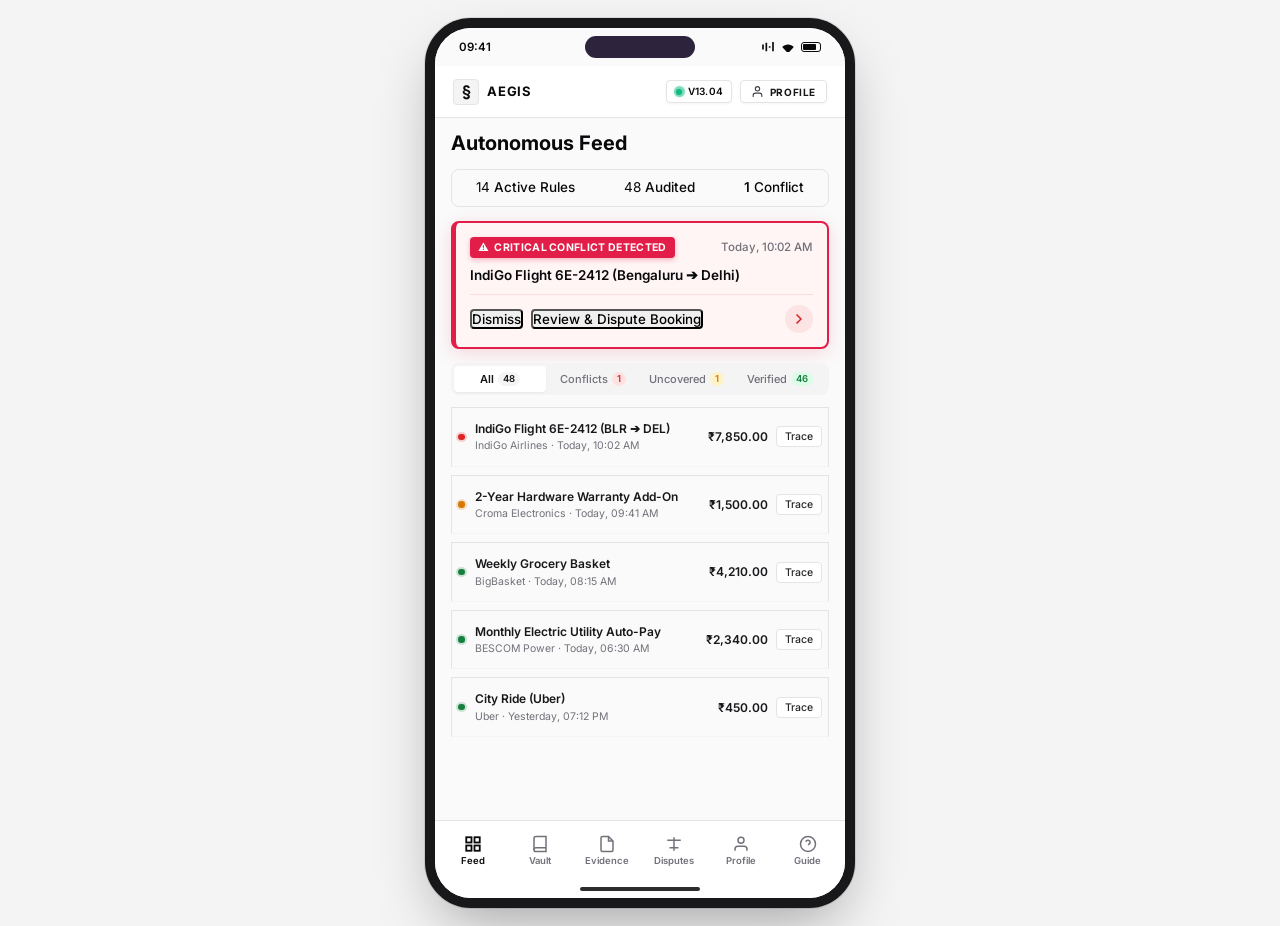
==== commit 35c08e7a: "feat(architecture): implement Steer dual-pane architecture, device stage, and walkthrough guide doss" ====
--- a/mobileapp/index.html
+++ b/mobileapp/index.html
@@ -5,7 +5,7 @@
   <meta charset="UTF-8">
   <meta name="viewport"
     content="width=device-width, initial-scale=1.0, maximum-scale=1.0, user-scalable=no, viewport-fit=cover">
-  <title>Agent Recourse — Autonomous Intent Auditing & Arbitration Ledger</title>
+  <title>AEGIS — Autonomous Intent Auditing & Arbitration Ledger</title>
   <link rel="preconnect" href="https://fonts.googleapis.com">
   <link rel="preconnect" href="https://fonts.gstatic.com" crossorigin>
   <link
@@ -40,7 +40,7 @@
       <header class="mobile-header">
         <div class="header-brand">
           <div class="brand-symbol">§</div>
-          <span class="brand-title">AGENT RECOURSE</span>
+          <span class="brand-title">AEGIS</span>
         </div>
         <div class="header-right">
           <span class="header-pill mono has-detail" data-detail-title="Vault Specification"
@@ -853,7 +853,7 @@
               </div>
             </div>
             <p class="text-xs text-secondary" style="line-height: 1.45;">
-              Delegation only pays off if you don't have to check. Agent Recourse sits between your AI assistants and
+              Delegation only pays off if you don't have to check. AEGIS sits between your AI assistants and
               merchant APIs, performing <strong class="text-lead font-600">deterministic mathematical
                 comparisons</strong> without remote telemetry exposure.
             </p>
@@ -873,7 +873,7 @@
                 data-detail-highlight="Live Audit Stream"
                 data-detail-text="Audits transactions in real-time. Highlights red instruction conflicts at top.">
                 <span class="mono font-700 text-mauve">01</span>
-                <div><strong>Overview:</strong> Live transaction feed & conflict docket.</div>
+                <div><strong>Home:</strong> Live transaction feed & conflict docket.</div>
               </div>
               <div class="guide-step-row has-detail" data-detail-title="Screen 2: Vault" data-detail-tag="TAB 2"
                 data-detail-highlight="Instruction Vault"
--- a/mobileapp/styles.css
+++ b/mobileapp/styles.css
@@ -2178,8 +2178,8 @@
 .hub-avatar-circle {
   width: 40px;
   height: 40px;
-  border-radius: 50%;
-  background: linear-gradient(135deg, #18181B 0%, #27272A 100%);
+  border-radius: 4px;
+  background: #2563EB;
   color: #FFFFFF;
   font-family: var(--font-mono);
   font-weight: 700;
@@ -2190,7 +2190,7 @@
   position: relative;
   flex-shrink: 0;
   border: 2px solid #FFFFFF;
-  box-shadow: 0 2px 6px rgba(0, 0, 0, 0.12);
+  box-shadow: 0 1px 3px rgba(37, 99, 235, 0.25);
 }
 
 .hub-avatar-pip {
@@ -3596,4 +3596,139 @@
 .m-timeline-point.point-current .m-tl-dot {
   background-color: #DC2626 !important;
   box-shadow: 0 0 0 3px rgba(220, 38, 38, 0.25) !important;
+}
+
+/* Mobile Category Mandates Accordion */
+.m-cat-card {
+  background: var(--surface);
+  border: 1px solid var(--rule-hairline);
+  border-radius: var(--radius-md);
+  margin-bottom: 10px;
+  overflow: hidden;
+  box-shadow: 0 1px 3px rgba(46, 35, 61, 0.04);
+  transition: border-color 0.15s ease;
+}
+
+.m-cat-card.expanded {
+  border-color: var(--mauve-primary);
+}
+
+.m-cat-header {
+  width: 100%;
+  padding: 12px 14px;
+  display: flex;
+  align-items: center;
+  justify-content: space-between;
+  background: transparent;
+  border: none;
+  cursor: pointer;
+  text-align: left;
+  gap: 10px;
+}
+
+.m-cat-header-left {
+  display: flex;
+  align-items: center;
+  gap: 10px;
+  min-width: 0;
+  flex: 1;
+}
+
+.m-cat-icon {
+  width: 36px;
+  height: 36px;
+  border-radius: 8px;
+  display: flex;
+  align-items: center;
+  justify-content: center;
+  font-size: 16px;
+  flex-shrink: 0;
+}
+
+.m-cat-title-wrap {
+  min-width: 0;
+  flex: 1;
+}
+
+.m-cat-title-row {
+  display: flex;
+  align-items: center;
+  gap: 6px;
+  margin-bottom: 2px;
+}
+
+.m-cat-title {
+  font-size: 13.5px;
+  font-weight: 600;
+  color: var(--text-lead);
+  margin: 0;
+}
+
+.m-cat-count {
+  font-family: var(--font-mono);
+  font-size: 9.5px;
+  font-weight: 600;
+  padding: 1px 6px;
+  border-radius: 9999px;
+  background: #F4F4F5;
+  color: var(--text-muted);
+}
+
+.m-cat-desc {
+  font-size: 11px;
+  color: var(--text-muted);
+  margin: 0;
+  white-space: nowrap;
+  overflow: hidden;
+  text-overflow: ellipsis;
+}
+
+.m-cat-header-right {
+  display: flex;
+  align-items: center;
+  gap: 8px;
+  flex-shrink: 0;
+}
+
+.m-cat-chevron {
+  transition: transform 0.2s ease;
+  color: var(--text-muted);
+}
+
+.m-cat-card.expanded .m-cat-chevron {
+  transform: rotate(180deg);
+  color: var(--mauve-deep);
+}
+
+.m-cat-body {
+  display: none;
+  padding: 0 12px 12px 12px;
+  border-top: 1px solid var(--rule-hairline);
+  background: #FCFAFB;
+}
+
+.m-cat-card.expanded .m-cat-body {
+  display: flex;
+  flex-direction: column;
+  gap: 8px;
+  padding-top: 10px;
+}
+
+/* Crisp Architectural Geometry: Replace curved bubble rectangles */
+button,
+input,
+select,
+.m-nav-tab,
+.m-card,
+.m-cat-card,
+.m-domain-tab,
+.status-pill-m,
+.code-badge-m,
+.m-stat-item,
+.m-profile-pill-btn,
+.header-pill,
+.m-claim-card,
+.m-evidence-card,
+.cat-expand-pill {
+  border-radius: 4px !important;
 }
